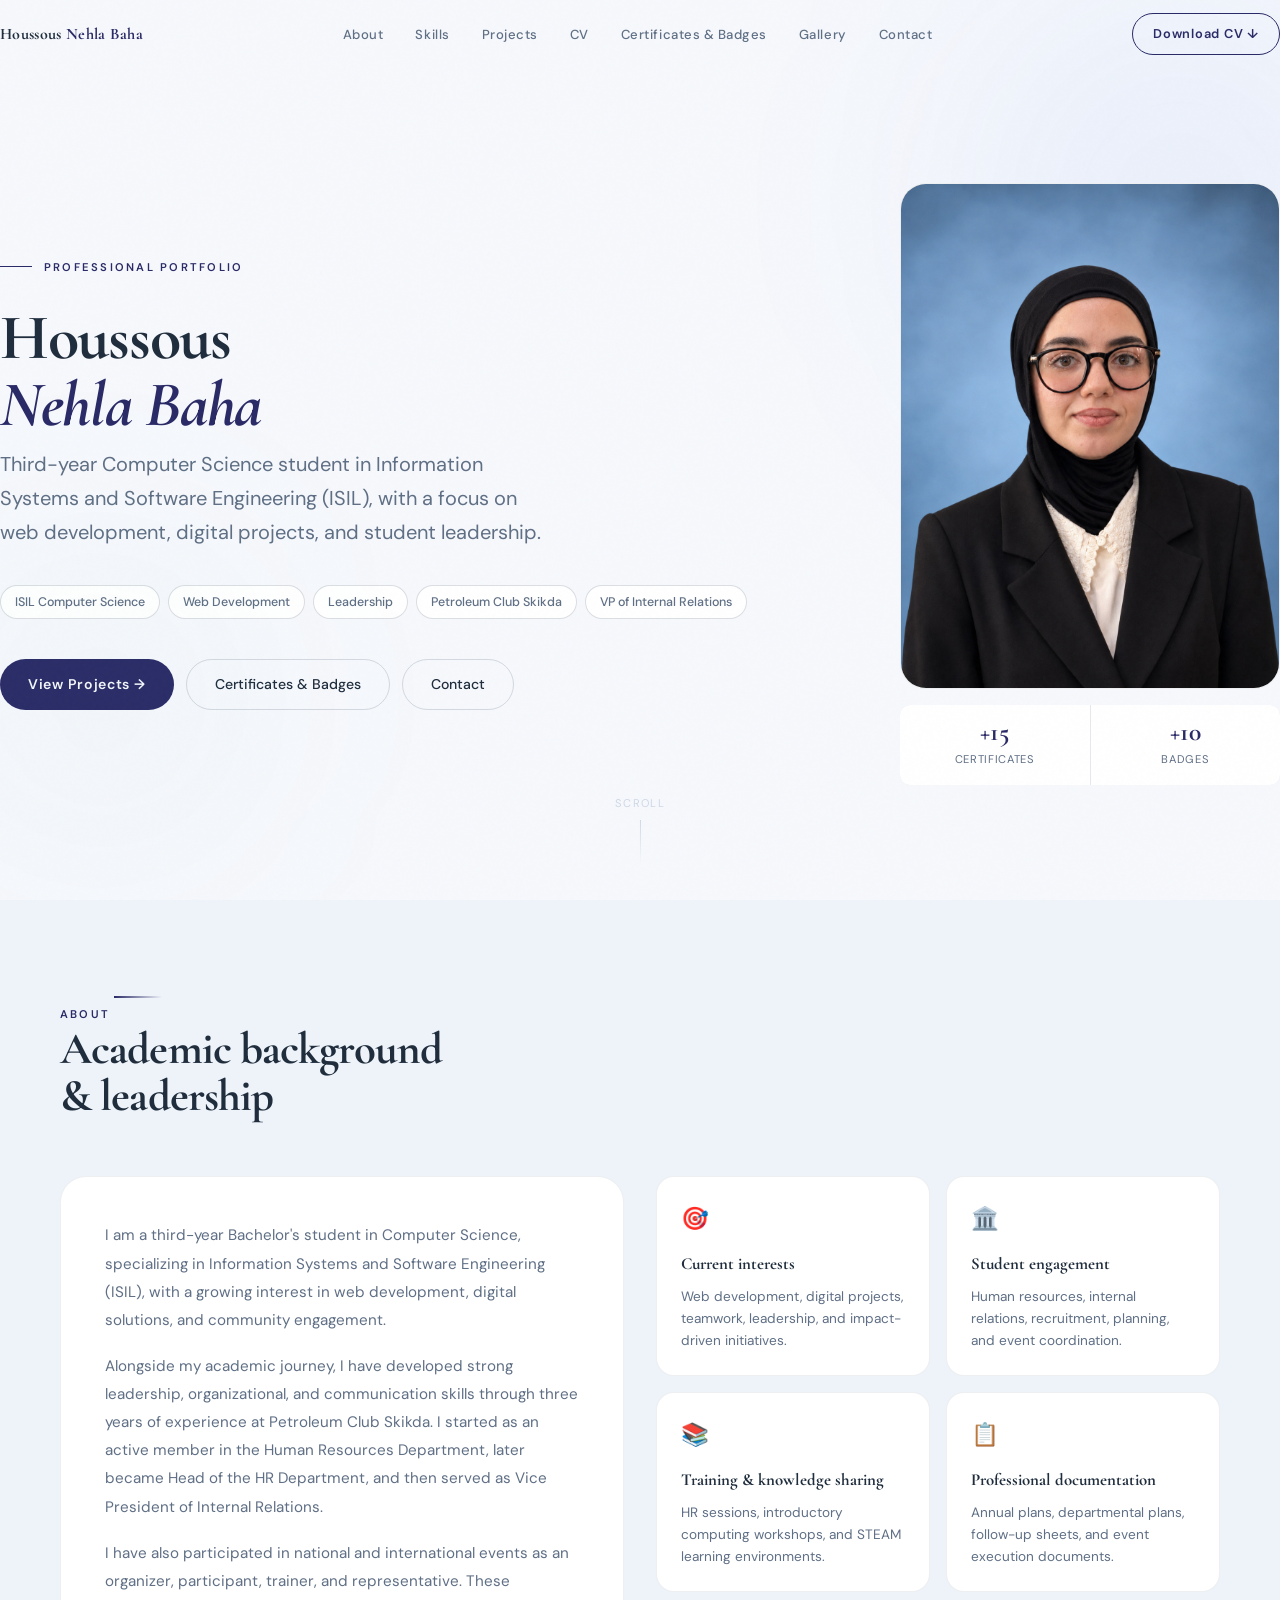
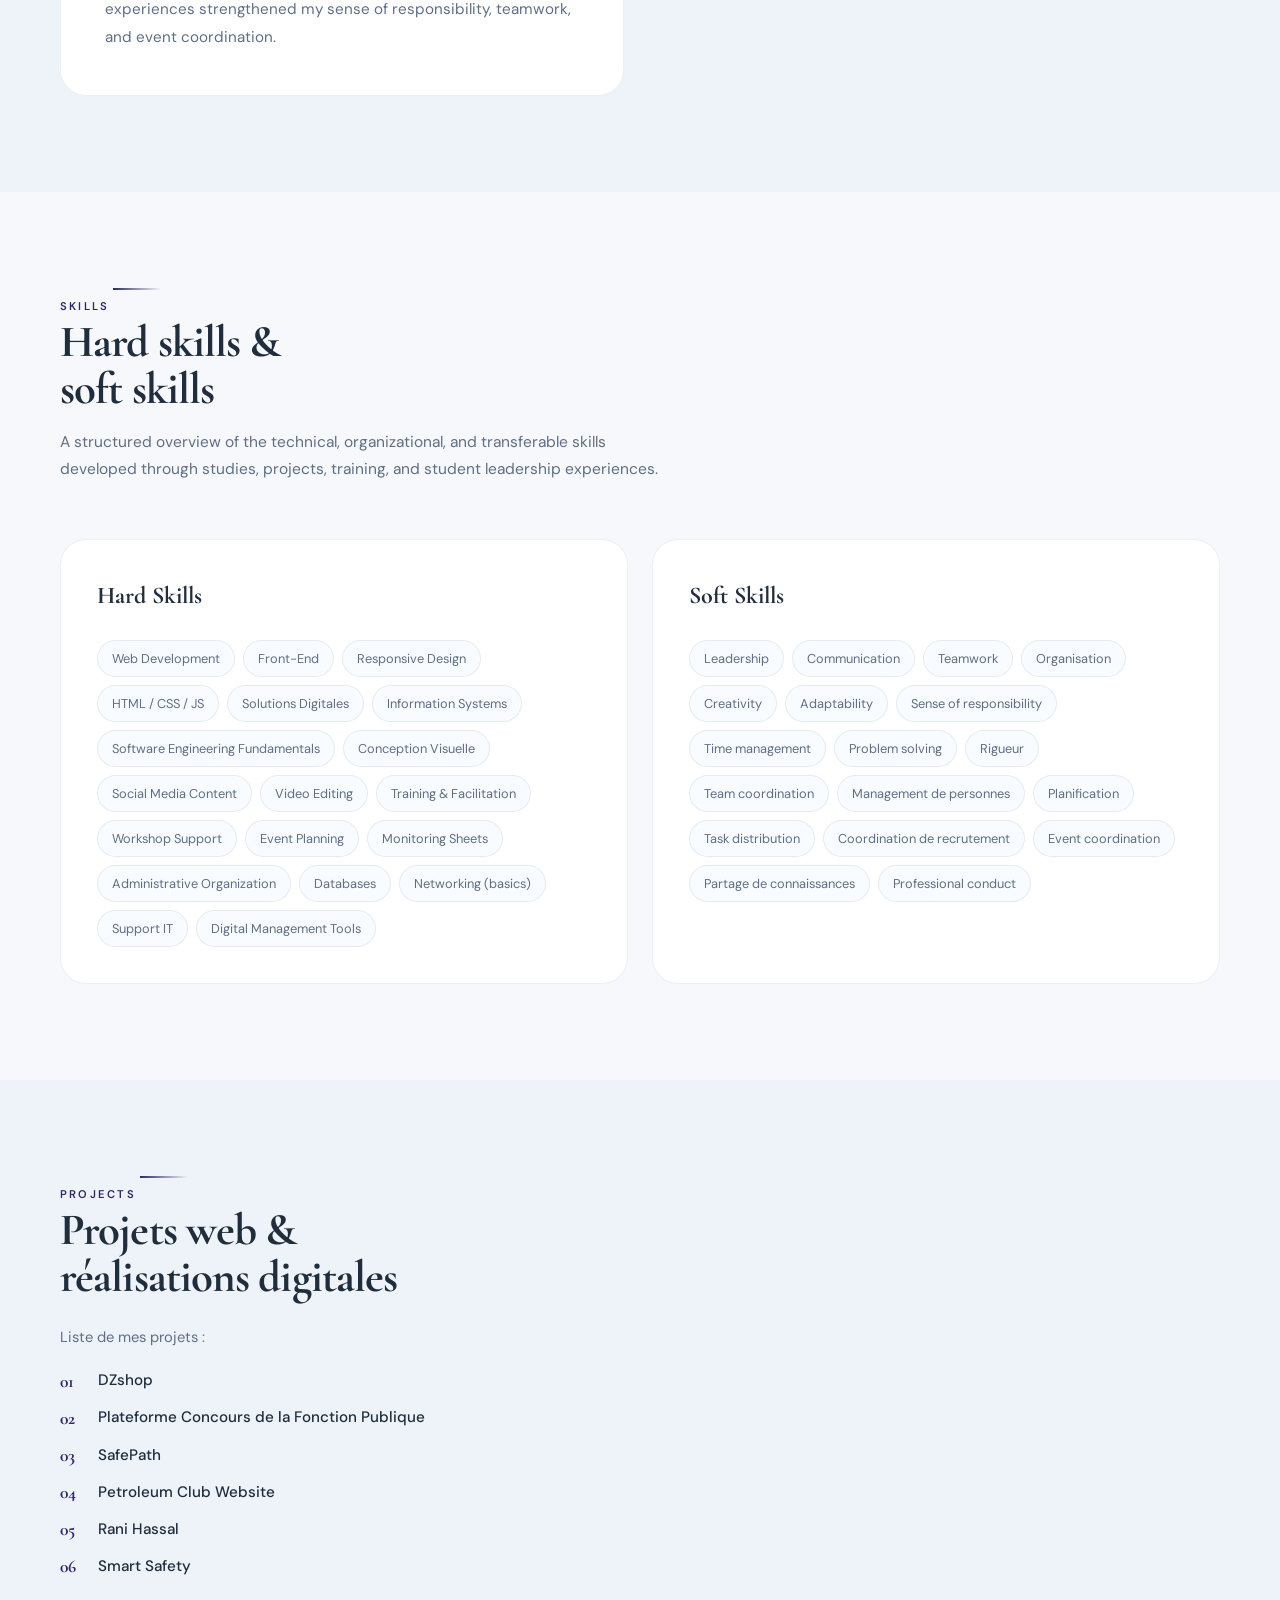
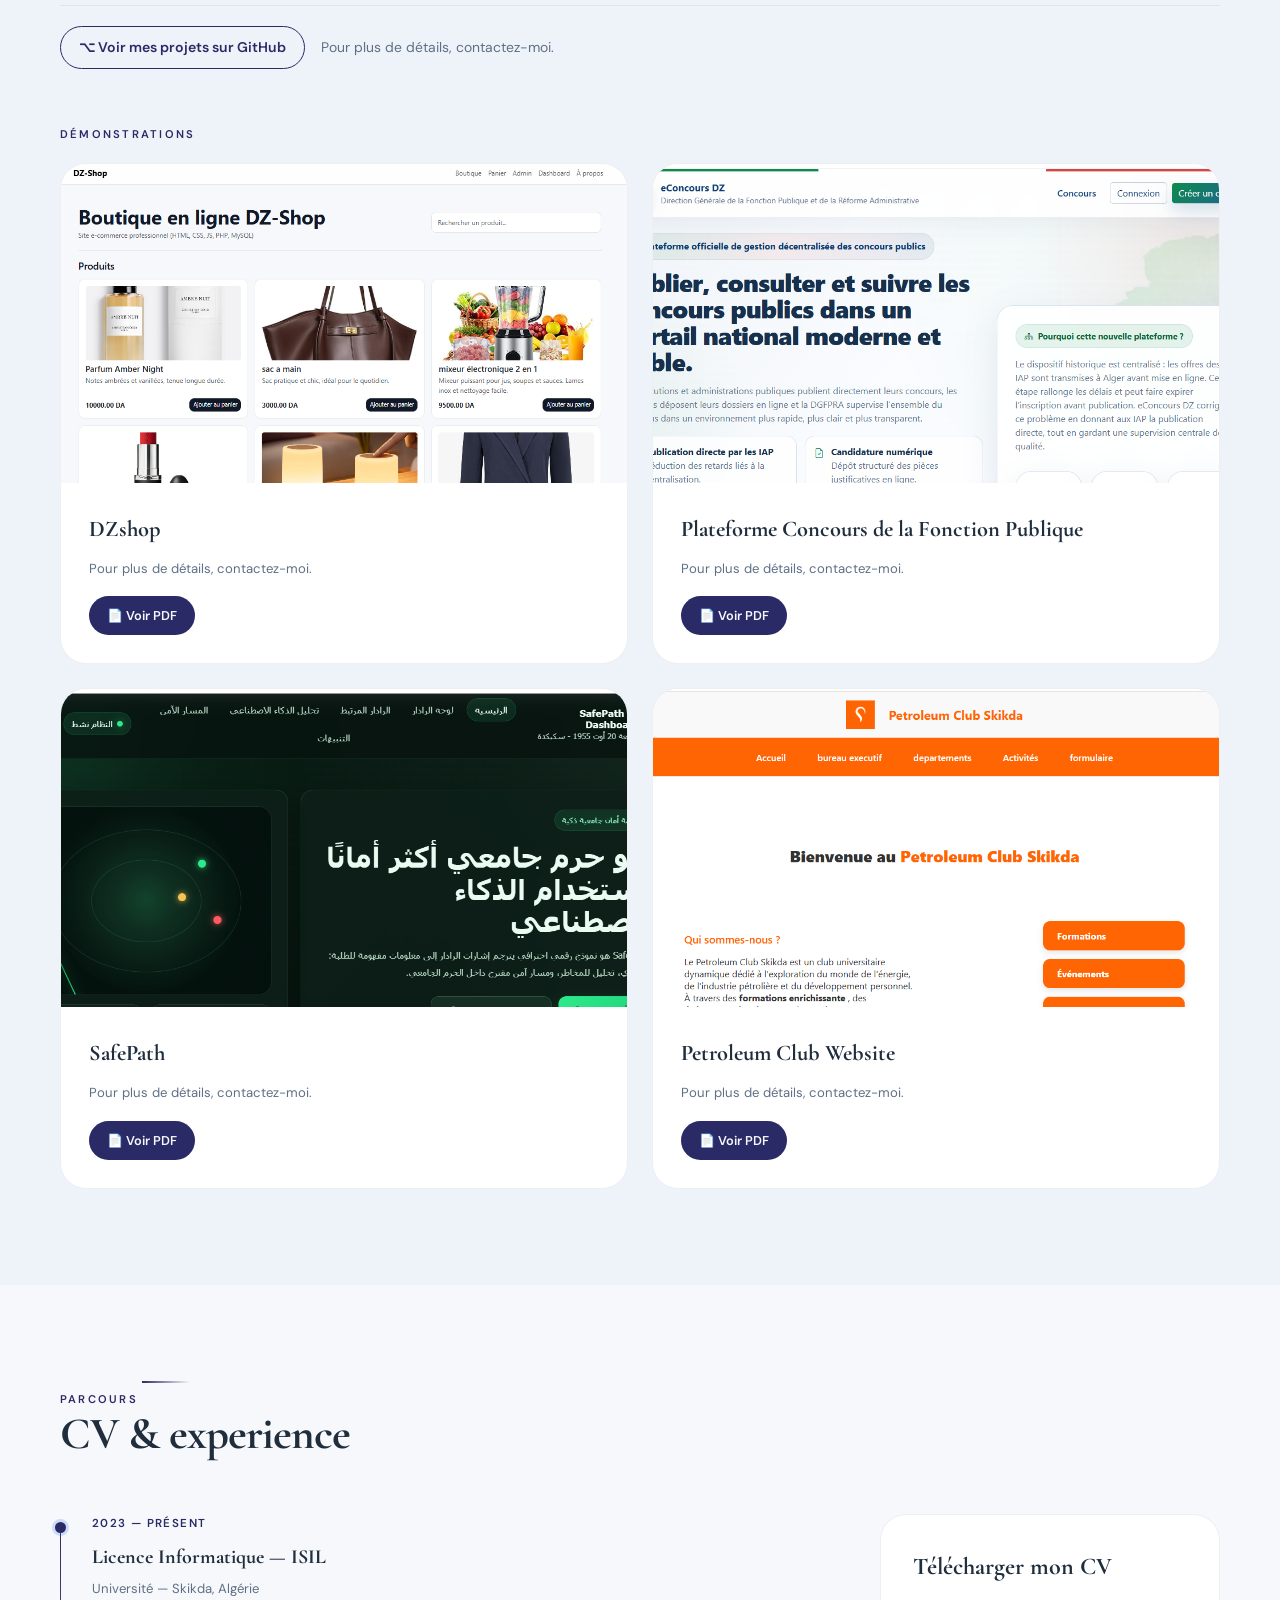
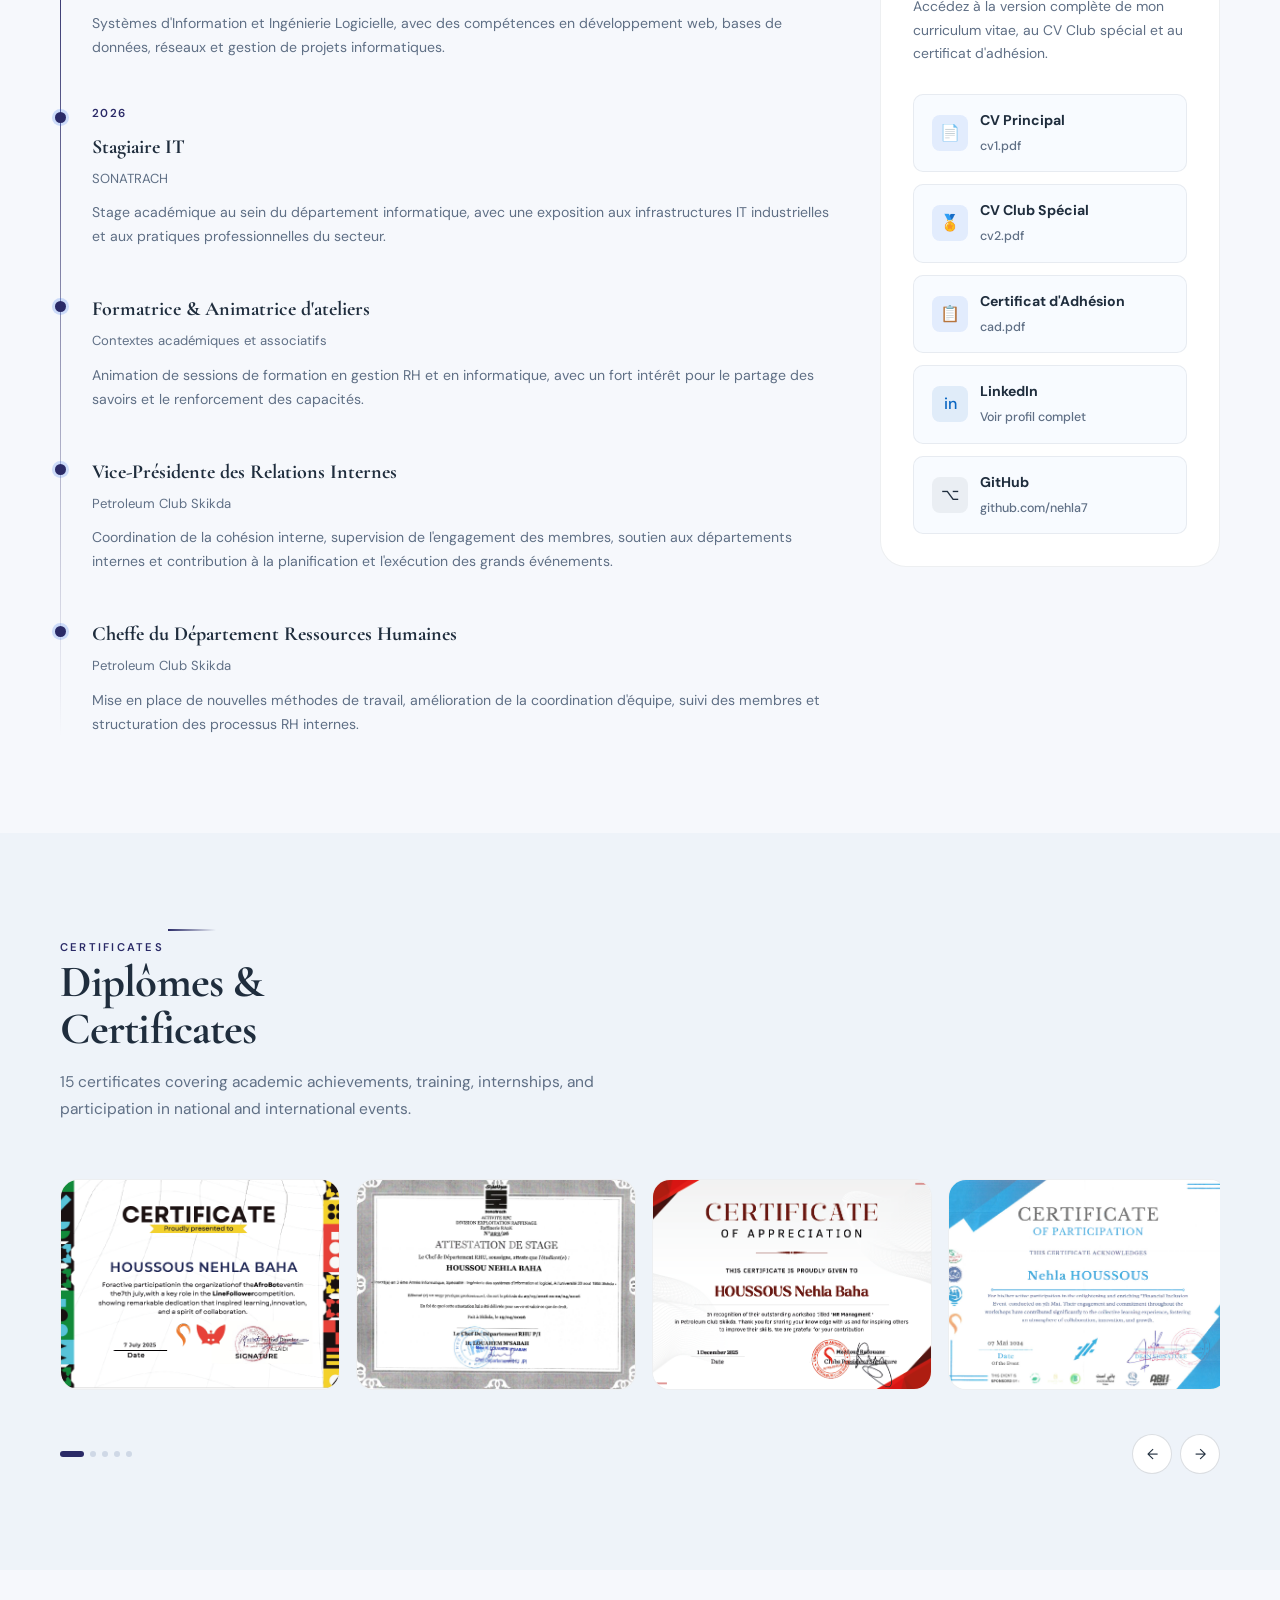
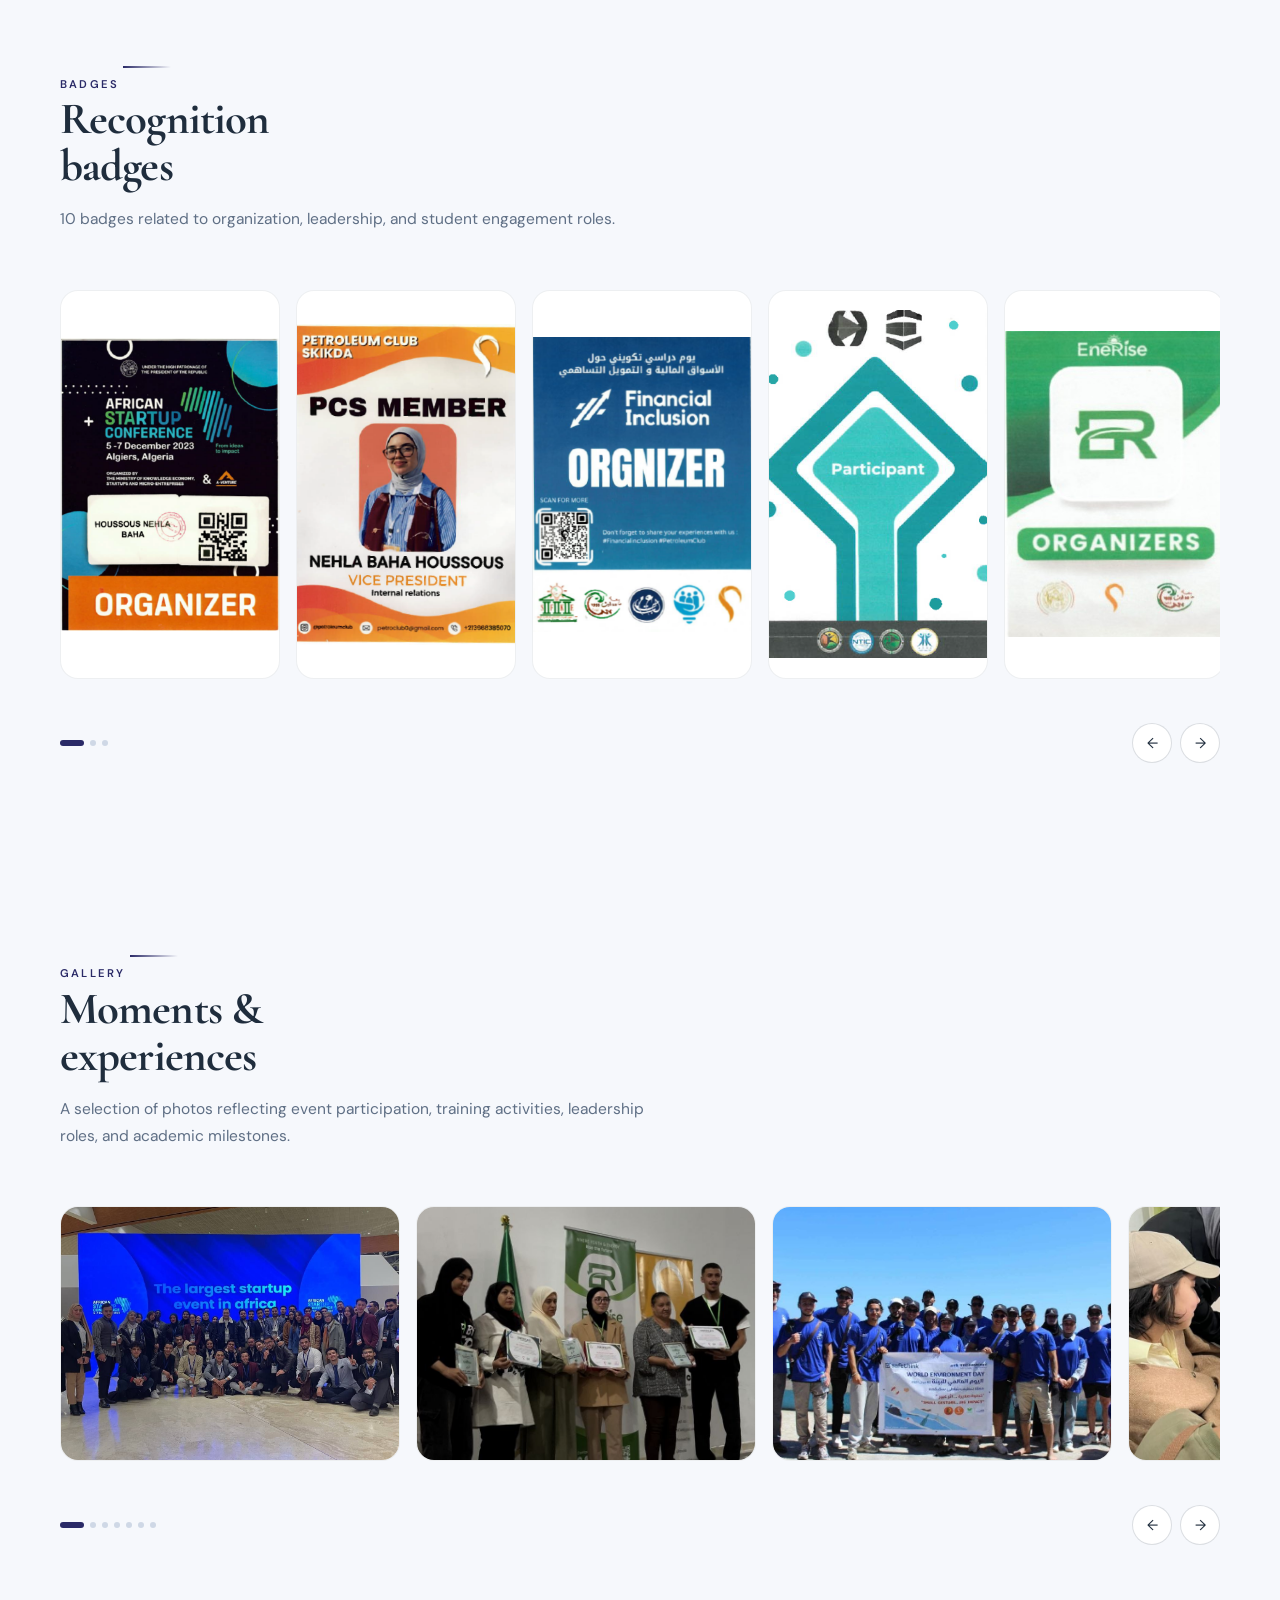
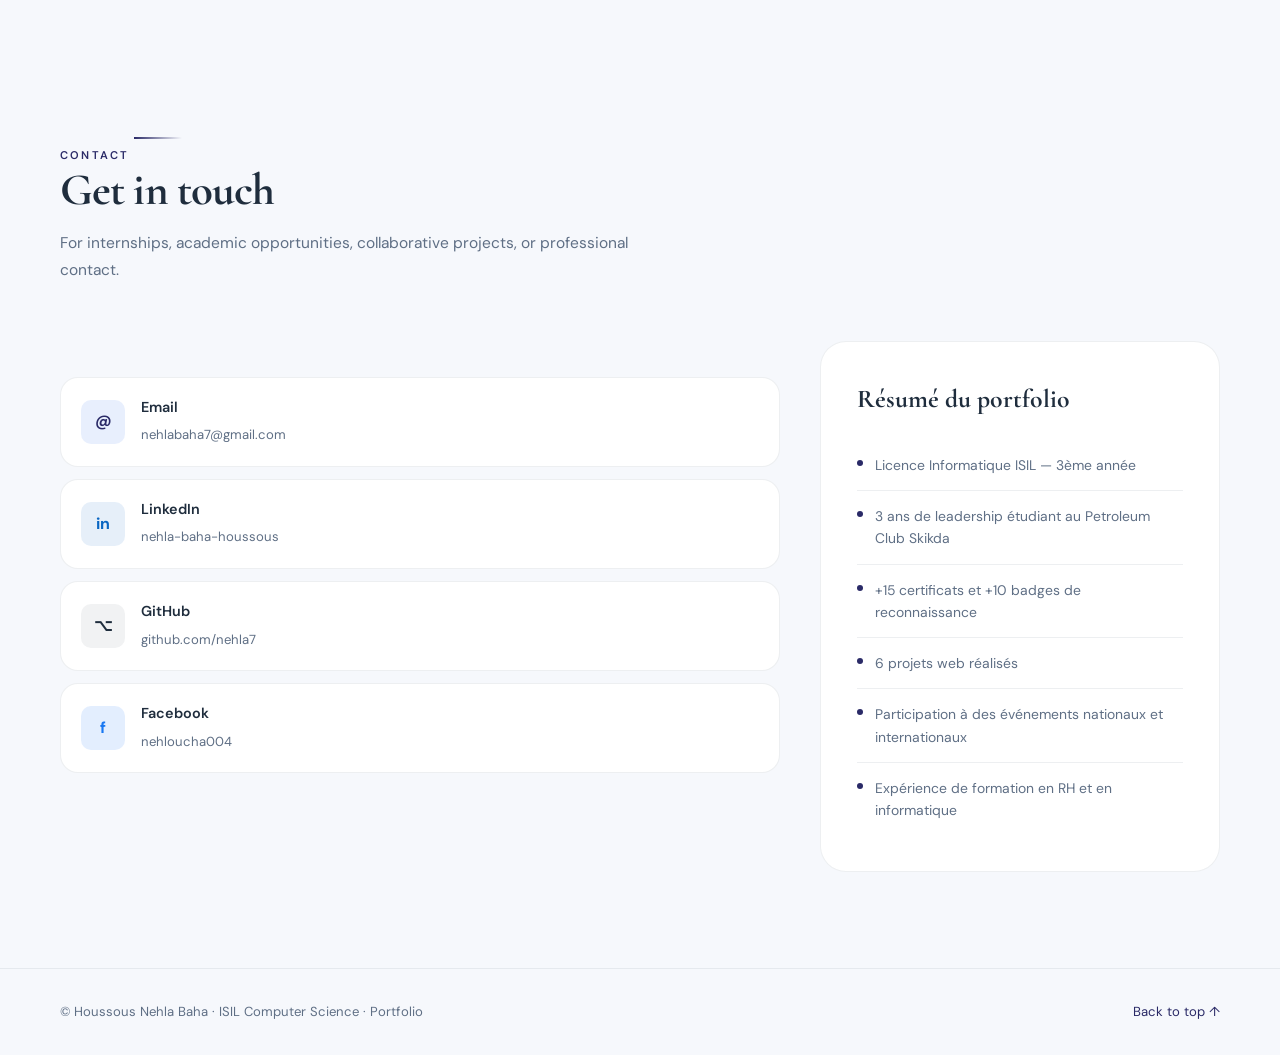
==== index.html @ e398af1b "Rename index (4).html to index.html" ====
<!DOCTYPE html>
<html lang="en">
<head>
  <meta charset="UTF-8" />
  <meta name="viewport" content="width=device-width, initial-scale=1.0" />
  <title>Houssous Nehla Baha — Portfolio</title>
  <meta name="description" content="Professional portfolio of Houssous Nehla Baha — ISIL Computer Science, leadership, and web projects." />
  <link rel="preconnect" href="https://fonts.googleapis.com">
  <link rel="preconnect" href="https://fonts.gstatic.com" crossorigin>
  <link href="https://fonts.googleapis.com/css2?family=Cormorant+Garamond:ital,wght@0,400;0,600;0,700;1,400&family=DM+Sans:wght@300;400;500;600&display=swap" rel="stylesheet">

  <style>
    /* ============================================================
       DESIGN TOKENS & RESET
    ============================================================ */
    :root {
      --bg:          #f6f8fc;
      --bg2:         #eef3f9;
      --surface:     #ffffff;
      --surface2:    #f8fbff;
      --border:      rgba(34, 49, 78, 0.08);
      --border-hi:   rgba(34, 49, 78, 0.16);

      --gold:        #2a2a67;
      --gold-dim:    rgba(37,99,235,0.10);
      --gold-glow:   rgba(37,99,235,0.06);
      --teal:        #3e7da6;
      --teal-dim:    rgba(62,125,166,0.10);

      --text:        #1f2d3d;
      --muted:       #5f6f85;
      --subtle:      #cfd8e6;

      --radius-sm:   10px;
      --radius:      18px;
      --radius-lg:   26px;
      --max:         1160px;
      --nav-h:       68px;

      --ease-out:    cubic-bezier(0.22, 1, 0.36, 1);
      --ease-in:     cubic-bezier(0.64, 0, 0.78, 0);
    }

    *, *::before, *::after { box-sizing: border-box; margin: 0; padding: 0; }
    html { scroll-behavior: smooth; font-size: 16px; }

    body {
      font-family: "DM Sans", sans-serif;
      background: var(--bg);
      color: var(--text);
      line-height: 1.65;
      overflow-x: hidden;
      -webkit-font-smoothing: antialiased;
    }

    img { max-width: 100%; display: block; }
    a { text-decoration: none; color: inherit; }
    button { border: none; cursor: pointer; font-family: inherit; }

    /* ============================================================
       LAYOUT UTILITIES
    ============================================================ */
    .wrap  { width: min(calc(100% - 40px), var(--max)); margin: 0 auto; }
    .sec   { padding: 96px 0; scroll-margin-top: calc(var(--nav-h) + 20px); }

    /* ============================================================
       NOISE + GRAIN OVERLAY
    ============================================================ */
    body::before {
      content: "";
      position: fixed;
      inset: 0;
      background-image: url("data:image/svg+xml,%3Csvg viewBox='0 0 256 256' xmlns='http://www.w3.org/2000/svg'%3E%3Cfilter id='n'%3E%3CfeTurbulence type='fractalNoise' baseFrequency='0.9' numOctaves='4' stitchTiles='stitch'/%3E%3C/filter%3E%3Crect width='100%25' height='100%25' filter='url(%23n)' opacity='1'/%3E%3C/svg%3E");
      opacity: 0.018;
      pointer-events: none;
      z-index: 9999;
    }

    /* ============================================================
       TYPOGRAPHY
    ============================================================ */
    .display {
      font-family: "Cormorant Garamond", serif;
      font-weight: 700;
      letter-spacing: -0.02em;
      line-height: 1.05;
    }
    .label {
      font-size: 0.7rem;
      font-weight: 600;
      letter-spacing: 0.2em;
      text-transform: uppercase;
      color: var(--gold);
    }
    .muted { color: var(--muted); }

    /* ============================================================
       NAVIGATION
    ============================================================ */
    #nav {
      position: fixed;
      top: 0;
      left: 0;
      right: 0;
      z-index: 100;
      height: var(--nav-h);
      display: flex;
      align-items: center;
      transition: background 0.4s var(--ease-out), border-bottom 0.4s;
    }
    #nav.scrolled {
      background: rgba(246,248,252,0.90);
      border-bottom: 1px solid var(--border);
      backdrop-filter: blur(20px);
      -webkit-backdrop-filter: blur(20px);
    }
    .nav-inner {
      display: flex;
      align-items: center;
      justify-content: space-between;
      width: 100%;
    }
    .brand {
      font-family: "Cormorant Garamond", serif;
      font-size: 1rem;
      font-weight: 700;
      letter-spacing: 0.02em;
      color: var(--text);
    }
    .brand em {
      color: var(--gold);
      font-style: normal;
    }
    .nav-links {
      display: flex;
      gap: 32px;
      list-style: none;
    }
    .nav-links a {
      font-size: 0.82rem;
      font-weight: 500;
      color: var(--muted);
      transition: color 0.2s;
      letter-spacing: 0.04em;
    }
    .nav-links a:hover,
    .nav-links a.active { color: var(--text); }

    .nav-cta {
      display: inline-flex;
      align-items: center;
      gap: 8px;
      padding: 9px 20px;
      border-radius: 999px;
      border: 1px solid var(--gold);
      color: var(--gold);
      font-size: 0.8rem;
      font-weight: 600;
      letter-spacing: 0.06em;
      transition: background 0.2s, color 0.2s;
    }
    .nav-cta:hover {
      background: var(--gold);
      color: var(--bg);
    }

    /* Mobile hamburger */
    .hamburger {
      display: none;
      flex-direction: column;
      gap: 5px;
      width: 28px;
      cursor: pointer;
      background: none;
    }
    .hamburger span {
      display: block;
      height: 1.5px;
      background: var(--text);
      transition: transform 0.3s var(--ease-out), opacity 0.3s;
      transform-origin: center;
    }
    .hamburger.open span:nth-child(1) { transform: translateY(6.5px) rotate(45deg); }
    .hamburger.open span:nth-child(2) { opacity: 0; }
    .hamburger.open span:nth-child(3) { transform: translateY(-6.5px) rotate(-45deg); }

    .mobile-nav {
      display: none;
      position: fixed;
      inset: var(--nav-h) 0 0;
      background: rgba(246,248,252,0.98);
      backdrop-filter: blur(20px);
      z-index: 99;
      padding: 40px 20px;
      flex-direction: column;
      gap: 24px;
    }
    .mobile-nav.open { display: flex; }
    .mobile-nav a {
      font-family: "Cormorant Garamond", serif;
      font-size: 2.2rem;
      font-weight: 700;
      color: var(--text);
      border-bottom: 1px solid var(--border);
      padding-bottom: 20px;
      transition: color 0.2s;
    }
    .mobile-nav a:hover { color: var(--gold); }

    /* ============================================================
       HERO
    ============================================================ */
    #hero {
      min-height: 100dvh;
      display: flex;
      align-items: center;
      padding-top: var(--nav-h);
      position: relative;
      overflow: hidden;
    }

    /* Ambient background blobs */
    .hero-blob {
      position: absolute;
      border-radius: 50%;
      filter: blur(120px);
      pointer-events: none;
    }
    .hero-blob-1 {
      width: 600px;
      height: 600px;
      background: radial-gradient(circle, rgba(37,99,235,0.10) 0%, transparent 70%);
      top: -100px;
      right: -200px;
      animation: blobFloat 12s ease-in-out infinite alternate;
    }
    .hero-blob-2 {
      width: 400px;
      height: 400px;
      background: radial-gradient(circle, rgba(91,191,191,0.07) 0%, transparent 70%);
      bottom: 0;
      left: -100px;
      animation: blobFloat 16s ease-in-out infinite alternate-reverse;
    }
    @keyframes blobFloat {
      from { transform: translate(0, 0) scale(1); }
      to   { transform: translate(30px, 30px) scale(1.08); }
    }

    .hero-grid {
      display: grid;
      grid-template-columns: 1fr 380px;
      gap: 60px;
      align-items: center;
      width: 100%;
    }

    .hero-eyebrow {
      display: flex;
      align-items: center;
      gap: 12px;
      margin-bottom: 28px;
    }
    .hero-eyebrow::before {
      content: "";
      display: block;
      width: 32px;
      height: 1px;
      background: var(--gold);
    }

    .hero-h1 {
      font-size: clamp(2.7rem, 5vw, 4.8rem);
      margin-bottom: 8px;
      color: var(--text);
    }
    .hero-h1 em {
      color: var(--gold);
      font-style: italic;
    }

    .hero-sub {
      font-size: clamp(1rem, 1.8vw, 1.25rem);
      color: var(--muted);
      margin-bottom: 36px;
      max-width: 560px;
      line-height: 1.7;
    }

    .hero-badges {
      display: flex;
      flex-wrap: wrap;
      gap: 8px;
      margin-bottom: 40px;
    }
    .hero-badge {
      padding: 6px 14px;
      border-radius: 999px;
      border: 1px solid var(--border-hi);
      font-size: 0.78rem;
      font-weight: 500;
      color: var(--muted);
      background: var(--surface);
      transition: border-color 0.2s, color 0.2s;
    }
    .hero-badge:hover {
      border-color: var(--gold);
      color: var(--gold);
    }

    .hero-actions {
      display: flex;
      gap: 12px;
      flex-wrap: wrap;
    }
    .btn-primary {
      display: inline-flex;
      align-items: center;
      gap: 8px;
      padding: 13px 28px;
      border-radius: 999px;
      background: var(--gold);
      color: var(--bg);
      font-size: 0.88rem;
      font-weight: 600;
      letter-spacing: 0.05em;
      transition: transform 0.2s var(--ease-out), box-shadow 0.2s;
    }
    .btn-primary:hover {
      transform: translateY(-2px);
      box-shadow: 0 12px 32px rgba(37,99,235,0.35);
    }
    .btn-ghost {
      display: inline-flex;
      align-items: center;
      gap: 8px;
      padding: 13px 28px;
      border-radius: 999px;
      border: 1px solid var(--border-hi);
      color: var(--text);
      font-size: 0.88rem;
      font-weight: 500;
      transition: border-color 0.2s, transform 0.2s;
    }
    .btn-ghost:hover {
      border-color: var(--gold);
      color: var(--gold);
      transform: translateY(-2px);
    }

    /* Hero portrait card */
    .hero-portrait-card {
      position: relative;
      border-radius: var(--radius-lg);
      overflow: hidden;
      border: 1px solid var(--border);
      background: var(--surface);
      aspect-ratio: 3 / 4;
    }
    .hero-portrait-card img {
      width: 100%;
      height: 100%;
      object-fit: cover;
    }
    .portrait-placeholder {
      display: flex;
      flex-direction: column;
      align-items: center;
      justify-content: center;
      height: 100%;
      color: var(--subtle);
      font-size: 0.85rem;
      text-align: center;
      padding: 24px;
      gap: 12px;
    }
    .portrait-placeholder .icon-ph {
      font-size: 3rem;
      opacity: 0.3;
    }

    /* Stats strip under portrait */
    .hero-stats {
      display: grid;
      grid-template-columns: repeat(2, 1fr);
      gap: 1px;
      background: var(--border);
      border-radius: var(--radius-sm);
      overflow: hidden;
      margin-top: 16px;
    }
    .hero-stat {
      background: var(--surface);
      padding: 14px 10px;
      text-align: center;
    }
    .hero-stat strong {
      display: block;
      font-family: "Cormorant Garamond", serif;
      font-size: 1.6rem;
      font-weight: 700;
      color: var(--gold);
      line-height: 1;
    }
    .hero-stat span {
      font-size: 0.7rem;
      color: var(--muted);
      letter-spacing: 0.06em;
      text-transform: uppercase;
    }

    /* Scroll indicator */
    .scroll-indicator {
      position: absolute;
      bottom: 36px;
      left: 50%;
      transform: translateX(-50%);
      display: flex;
      flex-direction: column;
      align-items: center;
      gap: 8px;
      color: var(--subtle);
      font-size: 0.7rem;
      letter-spacing: 0.12em;
      text-transform: uppercase;
      animation: scrollBounce 2.4s ease-in-out infinite;
    }
    .scroll-indicator::after {
      content: "";
      display: block;
      width: 1px;
      height: 44px;
      background: linear-gradient(to bottom, var(--subtle), transparent);
    }
    @keyframes scrollBounce {
      0%, 100% { transform: translateX(-50%) translateY(0); }
      50%       { transform: translateX(-50%) translateY(8px); }
    }

    /* ============================================================
       SECTION HEADERS (shared)
    ============================================================ */
    .sec-header {
      margin-bottom: 56px;
    }
    .sec-header .label { margin-bottom: 14px; }
    .sec-header h2 {
      font-size: clamp(2rem, 3.5vw, 3.2rem);
      color: var(--text);
      margin-bottom: 16px;
    }
    .sec-header p {
      color: var(--muted);
      max-width: 600px;
      font-size: 0.97rem;
      line-height: 1.75;
    }

    /* Divider line */
    .line-accent {
      display: inline-block;
      width: 48px;
      height: 2px;
      background: linear-gradient(90deg, var(--gold), transparent);
      margin-bottom: 20px;
    }

    /* ============================================================
       ABOUT
    ============================================================ */
    #about {
      background: var(--bg2);
    }
    .about-grid {
      display: grid;
      grid-template-columns: 1fr 1fr;
      gap: 32px;
    }
    .about-text {
      padding: 44px;
      background: var(--surface);
      border: 1px solid var(--border);
      border-radius: var(--radius-lg);
    }
    .about-text p {
      color: var(--muted);
      font-size: 0.95rem;
      line-height: 1.85;
      margin-bottom: 18px;
    }
    .about-text p:last-child { margin-bottom: 0; }

    .about-right {
      display: grid;
      grid-template-columns: 1fr 1fr;
      gap: 16px;
      align-content: start;
    }
    .bento-card {
      background: var(--surface);
      border: 1px solid var(--border);
      border-radius: var(--radius);
      padding: 24px;
      transition: border-color 0.25s, transform 0.25s var(--ease-out);
    }
    .bento-card:hover {
      border-color: var(--gold);
      transform: translateY(-3px);
    }
    .bento-card h3 {
      font-family: "Cormorant Garamond", serif;
      font-size: 1.05rem;
      font-weight: 700;
      color: var(--text);
      margin-bottom: 8px;
    }
    .bento-card p {
      font-size: 0.85rem;
      color: var(--muted);
      line-height: 1.6;
    }
    .bento-icon {
      font-size: 1.4rem;
      margin-bottom: 12px;
    }
    /* Full-width bento card */
    .bento-card.full { grid-column: span 2; }

    /* ============================================================
       SKILLS
    ============================================================ */
    #skills {
      background: var(--bg);
    }
    .skills-grid {
      display: grid;
      grid-template-columns: 1fr 1fr;
      gap: 24px;
    }
    .skill-panel {
      background: var(--surface);
      border: 1px solid var(--border);
      border-radius: var(--radius-lg);
      padding: 36px;
    }
    .skill-panel h3 {
      font-family: "Cormorant Garamond", serif;
      font-size: 1.5rem;
      font-weight: 700;
      margin-bottom: 24px;
      color: var(--text);
    }
    .tags-wrap {
      display: flex;
      flex-wrap: wrap;
      gap: 8px;
    }
    .tag {
      padding: 7px 14px;
      border-radius: 999px;
      border: 1px solid var(--border);
      font-size: 0.8rem;
      color: var(--muted);
      background: var(--surface2);
      transition: border-color 0.2s, color 0.2s, background 0.2s;
    }
    .tag:hover {
      border-color: var(--gold);
      color: var(--gold);
      background: var(--gold-dim);
    }

    /* ============================================================
       PROJECTS
    ============================================================ */
    #projects {
      background: var(--bg2);
    }
    .projects-grid {
      display: grid;
      grid-template-columns: repeat(2, 1fr);
      gap: 24px;
    }
    .project-card {
      background: var(--surface);
      border: 1px solid var(--border);
      border-radius: var(--radius-lg);
      overflow: hidden;
      transition: border-color 0.25s, transform 0.3s var(--ease-out);
      display: flex;
      flex-direction: column;
    }
    .project-card:hover {
      border-color: rgba(37,99,235,0.35);
      transform: translateY(-4px);
    }

    .project-thumb {
      aspect-ratio: 16 / 9;
      background: var(--surface2);
      overflow: hidden;
      position: relative;
    }
    .project-thumb img {
      width: 100%;
      height: 100%;
      object-fit: cover;
      transition: transform 0.5s var(--ease-out);
    }
    .project-card:hover .project-thumb img {
      transform: scale(1.04);
    }
    .project-thumb-placeholder {
      display: flex;
      align-items: center;
      justify-content: center;
      height: 100%;
      color: var(--subtle);
      font-size: 2.5rem;
    }

    .project-body {
      padding: 28px;
      flex: 1;
      display: flex;
      flex-direction: column;
    }
    .project-category {
      font-size: 0.68rem;
      font-weight: 600;
      letter-spacing: 0.16em;
      text-transform: uppercase;
      color: var(--gold);
      margin-bottom: 10px;
    }
    .project-body h3 {
      font-family: "Cormorant Garamond", serif;
      font-size: 1.4rem;
      font-weight: 700;
      color: var(--text);
      margin-bottom: 10px;
    }
    .project-body > p {
      font-size: 0.88rem;
      color: var(--muted);
      line-height: 1.7;
      margin-bottom: 18px;
      flex: 1;
    }

    /* Stack tags */
    .stack-row {
      display: flex;
      flex-wrap: wrap;
      gap: 6px;
      margin-bottom: 20px;
    }
    .stack-tag {
      padding: 4px 10px;
      border-radius: 4px;
      background: var(--teal-dim);
      color: var(--teal);
      font-size: 0.72rem;
      font-weight: 600;
      font-family: "DM Mono", monospace;
      letter-spacing: 0.02em;
    }

    /* Problem → Solution block */
    .project-detail {
      padding: 14px 16px;
      background: var(--surface2);
      border-radius: var(--radius-sm);
      border-left: 2px solid var(--gold);
      margin-bottom: 20px;
    }
    .project-detail p {
      font-size: 0.82rem;
      color: var(--muted);
      line-height: 1.6;
    }
    .project-detail p strong {
      color: var(--gold);
      font-weight: 600;
    }

    .project-actions {
      display: flex;
      gap: 10px;
      flex-wrap: wrap;
      margin-top: auto;
    }
    .proj-btn {
      display: inline-flex;
      align-items: center;
      gap: 7px;
      padding: 9px 18px;
      border-radius: 999px;
      font-size: 0.8rem;
      font-weight: 600;
      transition: transform 0.2s, opacity 0.2s;
    }
    .proj-btn:hover { transform: translateY(-1px); opacity: 0.85; }
    .proj-btn.solid {
      background: var(--gold);
      color: var(--bg);
    }
    .proj-btn.outline {
      border: 1px solid var(--border-hi);
      color: var(--text);
    }
    .proj-btn.outline:hover {
      border-color: var(--gold);
      color: var(--gold);
    }

    /* ============================================================
       CV / EXPERIENCE TIMELINE
    ============================================================ */
    #cv {
      background: var(--bg);
    }
    .cv-layout {
      display: grid;
      grid-template-columns: 1fr 340px;
      gap: 40px;
      align-items: start;
    }

    .timeline {
      position: relative;
    }
    .timeline::before {
      content: "";
      position: absolute;
      left: 0;
      top: 8px;
      bottom: 0;
      width: 1px;
      background: linear-gradient(to bottom, var(--gold), transparent);
    }

    .tl-item {
      padding-left: 32px;
      padding-bottom: 44px;
      position: relative;
    }
    .tl-item:last-child { padding-bottom: 0; }
    .tl-dot {
      position: absolute;
      left: -5px;
      top: 8px;
      width: 11px;
      height: 11px;
      border-radius: 50%;
      background: var(--gold);
      box-shadow: 0 0 0 3px rgba(37,99,235,0.20);
    }
    .tl-date {
      font-size: 0.72rem;
      font-weight: 600;
      letter-spacing: 0.12em;
      text-transform: uppercase;
      color: var(--gold);
      margin-bottom: 8px;
    }
    .tl-item h3 {
      font-family: "Cormorant Garamond", serif;
      font-size: 1.25rem;
      font-weight: 700;
      color: var(--text);
      margin-bottom: 4px;
    }
    .tl-org {
      font-size: 0.82rem;
      color: var(--muted);
      margin-bottom: 12px;
    }
    .tl-desc {
      font-size: 0.88rem;
      color: var(--muted);
      line-height: 1.7;
    }

    /* CV card panel */
    .cv-card {
      background: var(--surface);
      border: 1px solid var(--border);
      border-radius: var(--radius-lg);
      padding: 32px;
      position: sticky;
      top: calc(var(--nav-h) + 20px);
    }
    .cv-card h3 {
      font-family: "Cormorant Garamond", serif;
      font-size: 1.5rem;
      font-weight: 700;
      color: var(--text);
      margin-bottom: 8px;
    }
    .cv-card p {
      font-size: 0.87rem;
      color: var(--muted);
      margin-bottom: 28px;
      line-height: 1.7;
    }
    .cv-btn-stack {
      display: flex;
      flex-direction: column;
      gap: 12px;
    }
    .cv-dl-btn {
      display: flex;
      align-items: center;
      gap: 12px;
      padding: 14px 18px;
      border-radius: var(--radius-sm);
      background: var(--surface2);
      border: 1px solid var(--border);
      color: var(--text);
      font-size: 0.88rem;
      font-weight: 500;
      transition: border-color 0.2s, background 0.2s;
    }
    .cv-dl-btn:hover {
      border-color: var(--gold);
      background: var(--gold-dim);
      color: var(--gold);
    }
    .cv-dl-icon {
      width: 36px;
      height: 36px;
      border-radius: 8px;
      background: var(--gold-dim);
      color: var(--gold);
      display: grid;
      place-items: center;
      font-size: 1rem;
      flex-shrink: 0;
    }

    /* ============================================================
       CARROUSEL HORIZONTAL (Certificates, Badges, Gallery)
    ============================================================ */
    .carousel-section {
      background: var(--bg2);
    }
    .carousel-section + .carousel-section {
      background: var(--bg);
    }
    .carousel-section:nth-of-type(odd) {
      background: var(--bg);
    }

    .carousel-wrap {
      overflow: hidden;
      position: relative;
    }
    .carousel-track {
      display: flex;
      gap: 16px;
      overflow-x: auto;
      scroll-snap-type: x mandatory;
      -webkit-overflow-scrolling: touch;
      padding-bottom: 16px;
      scrollbar-width: none;
      cursor: grab;
      user-select: none;
    }
    .carousel-track::-webkit-scrollbar { display: none; }
    .carousel-track.grabbing { cursor: grabbing; }

    /* Arrow nav */
    .carousel-controls {
      display: flex;
      align-items: center;
      justify-content: space-between;
      margin-top: 28px;
    }
    .carousel-dots {
      display: flex;
      gap: 6px;
    }
    .carousel-dot {
      width: 6px;
      height: 6px;
      border-radius: 999px;
      background: var(--subtle);
      transition: background 0.2s, width 0.3s;
    }
    .carousel-dot.active {
      background: var(--gold);
      width: 24px;
    }
    .carousel-arrows {
      display: flex;
      gap: 8px;
    }
    .carousel-arrow {
      width: 40px;
      height: 40px;
      border-radius: 50%;
      border: 1px solid var(--border-hi);
      background: var(--surface);
      color: var(--text);
      display: grid;
      place-items: center;
      font-size: 0.9rem;
      transition: border-color 0.2s, background 0.2s;
    }
    .carousel-arrow:hover {
      border-color: var(--gold);
      background: var(--gold-dim);
      color: var(--gold);
    }

    /* ============================================================
       CERTIFICATE CARDS (in carousel)
    ============================================================ */
    .cert-card {
      flex: 0 0 280px;
      scroll-snap-align: start;
      background: var(--surface);
      border: 1px solid var(--border);
      border-radius: var(--radius);
      overflow: hidden;
      transition: border-color 0.25s, transform 0.25s var(--ease-out);
    }
    .cert-card:hover {
      border-color: rgba(37,99,235,0.40);
      transform: translateY(-4px);
    }
    .cert-thumb {
      aspect-ratio: 4 / 3;
      background: var(--surface2);
      position: relative;
      overflow: hidden;
    }
    .cert-thumb img {
      width: 100%;
      height: 100%;
      object-fit: cover;
    }
    .cert-type-badge {
      position: absolute;
      top: 10px;
      right: 10px;
      padding: 4px 10px;
      border-radius: 999px;
      background: rgba(10,12,16,0.7);
      backdrop-filter: blur(8px);
      font-size: 0.65rem;
      font-weight: 700;
      letter-spacing: 0.12em;
      text-transform: uppercase;
      color: var(--gold);
      border: 1px solid rgba(37,99,235,0.35);
    }
    .cert-thumb-placeholder {
      display: flex;
      flex-direction: column;
      align-items: center;
      justify-content: center;
      height: 100%;
      gap: 10px;
      padding: 20px;
      text-align: center;
      color: var(--subtle);
    }
    .cert-thumb-placeholder svg {
      opacity: 0.35;
    }

    .cert-foot {
      padding: 16px;
      display: flex;
      align-items: center;
      justify-content: space-between;
      gap: 8px;
    }
    .cert-open {
      display: inline-flex;
      align-items: center;
      gap: 6px;
      padding: 7px 14px;
      border-radius: 999px;
      border: 1px solid var(--gold);
      color: var(--gold);
      font-size: 0.75rem;
      font-weight: 600;
      flex-shrink: 0;
      transition: background 0.2s, color 0.2s;
    }
    .cert-open:hover {
      background: var(--gold);
      color: var(--bg);
    }

    /* ============================================================
       BADGE CARDS (in carousel)
    ============================================================ */
    .badge-card {
      flex: 0 0 220px;
      scroll-snap-align: start;
      background: var(--surface);
      border: 1px solid var(--border);
      border-radius: var(--radius);
      overflow: hidden;
      display: flex;
      align-items: center;
      justify-content: center;
      transition: border-color 0.25s, transform 0.25s var(--ease-out);
    }
    .badge-card img {
      width: 100%;
      height: auto;
      display: block;
      object-fit: contain;
    }
    .badge-placeholder {
      display: flex;
      flex-direction: column;
      align-items: center;
      justify-content: center;
      gap: 8px;
      color: var(--subtle);
      font-size: 0.75rem;
      text-align: center;
    }

    /* ============================================================
       GALLERY CARDS (in carousel)
    ============================================================ */
    .gallery-card {
      flex: 0 0 340px;
      scroll-snap-align: start;
      aspect-ratio: 4 / 3;
      border-radius: var(--radius);
      overflow: hidden;
      border: 1px solid var(--border);
      background: var(--surface);
      position: relative;
    }
    .gallery-card img {
      width: 100%;
      height: 100%;
      object-fit: cover;
      transition: transform 0.5s var(--ease-out);
    }
    .gallery-card:hover img {
      transform: scale(1.05);
    }
    .gallery-card-ph {
      display: flex;
      align-items: center;
      justify-content: center;
      height: 100%;
      color: var(--subtle);
      font-size: 2rem;
    }

    /* ============================================================
       CONTACT
    ============================================================ */
    #contact {
      background: var(--bg);
    }
    .contact-grid {
      display: grid;
      grid-template-columns: 1fr 400px;
      gap: 40px;
      align-items: start;
    }
    .contact-links {
      display: flex;
      flex-direction: column;
      gap: 12px;
      margin-top: 36px;
    }
    .contact-link {
      display: flex;
      align-items: center;
      gap: 16px;
      padding: 18px 20px;
      border-radius: var(--radius);
      background: var(--surface);
      border: 1px solid var(--border);
      transition: border-color 0.2s, transform 0.2s;
    }
    .contact-link:hover {
      border-color: var(--gold);
      transform: translateX(6px);
    }
    .contact-icon {
      width: 44px;
      height: 44px;
      border-radius: 10px;
      background: var(--gold-dim);
      color: var(--gold);
      display: grid;
      place-items: center;
      font-size: 1rem;
      font-weight: 700;
      flex-shrink: 0;
    }
    .contact-link-info strong {
      display: block;
      font-size: 0.9rem;
      font-weight: 600;
      color: var(--text);
      margin-bottom: 2px;
    }
    .contact-link-info span {
      font-size: 0.82rem;
      color: var(--muted);
    }

    .contact-summary {
      background: var(--surface);
      border: 1px solid var(--border);
      border-radius: var(--radius-lg);
      padding: 36px;
      position: sticky;
      top: calc(var(--nav-h) + 20px);
    }
    .contact-summary h3 {
      font-family: "Cormorant Garamond", serif;
      font-size: 1.6rem;
      font-weight: 700;
      color: var(--text);
      margin-bottom: 20px;
    }
    .summary-item {
      display: flex;
      align-items: flex-start;
      gap: 12px;
      padding: 14px 0;
      border-bottom: 1px solid var(--border);
    }
    .summary-item:last-child { border-bottom: none; }
    .summary-item .dot {
      width: 6px;
      height: 6px;
      border-radius: 50%;
      background: var(--gold);
      margin-top: 6px;
      flex-shrink: 0;
    }
    .summary-item span {
      font-size: 0.87rem;
      color: var(--muted);
      line-height: 1.6;
    }

    /* ============================================================
       FOOTER
    ============================================================ */
    footer {
      background: var(--bg);
      border-top: 1px solid var(--border);
      padding: 32px 0;
    }
    .footer-inner {
      display: flex;
      align-items: center;
      justify-content: space-between;
      gap: 20px;
      flex-wrap: wrap;
    }
    .footer-inner p {
      font-size: 0.82rem;
      color: var(--muted);
    }
    .footer-inner a {
      font-size: 0.82rem;
      color: var(--gold);
      transition: opacity 0.2s;
    }
    .footer-inner a:hover { opacity: 0.7; }

    /* ============================================================
       REVEAL ANIMATIONS
    ============================================================ */
    .reveal {
      opacity: 0;
      transform: translateY(24px);
      transition: opacity 0.7s var(--ease-out), transform 0.7s var(--ease-out);
    }
    .reveal.visible {
      opacity: 1;
      transform: none;
    }
    .reveal-delay-1 { transition-delay: 0.1s; }
    .reveal-delay-2 { transition-delay: 0.2s; }
    .reveal-delay-3 { transition-delay: 0.3s; }

    /* ============================================================
       LIGHTBOX (for images)
    ============================================================ */
    .lightbox {
      display: none;
      position: fixed;
      inset: 0;
      background: rgba(10,12,16,0.92);
      backdrop-filter: blur(16px);
      z-index: 1000;
      place-items: center;
    }
    .lightbox.open { display: grid; }
    .lightbox img {
      max-width: 90vw;
      max-height: 85vh;
      border-radius: var(--radius);
      border: 1px solid var(--border);
      object-fit: contain;
    }
    .lightbox-close {
      position: absolute;
      top: 24px;
      right: 24px;
      width: 44px;
      height: 44px;
      border-radius: 50%;
      background: var(--surface);
      border: 1px solid var(--border);
      color: var(--text);
      font-size: 1.2rem;
      display: grid;
      place-items: center;
      cursor: pointer;
      transition: background 0.2s;
    }
    .lightbox-close:hover { background: var(--surface2); }

    /* ============================================================
       RESPONSIVE — TABLET & MOBILE
    ============================================================ */
    @media (max-width: 1024px) {
      .hero-grid { grid-template-columns: 1fr; gap: 40px; }
      .hero-portrait-card { max-width: 360px; aspect-ratio: 1; }
      .about-grid { grid-template-columns: 1fr; }
      .cv-layout { grid-template-columns: 1fr; }
      .cv-card { position: static; }
      .contact-grid { grid-template-columns: 1fr; }
      .contact-summary { position: static; }
    }

    @media (max-width: 768px) {
      .sec { padding: 64px 0; }
      .nav-links { display: none; }
      .nav-cta  { display: none; }
      .hamburger { display: flex; }
      .skills-grid { grid-template-columns: 1fr; }
      .projects-grid { grid-template-columns: 1fr; }
      .about-right { grid-template-columns: 1fr; }
      .bento-card.full { grid-column: span 1; }
      .hero-h1 { font-size: 2.6rem; }
      .cert-card { flex: 0 0 240px; }
      .gallery-card { flex: 0 0 280px; }
      .badge-card { flex: 0 0 160px; }
      .hero-stats { grid-template-columns: repeat(2, 1fr); }
    }

    @media (max-width: 480px) {
      .hero-actions { flex-direction: column; }
      .btn-primary,
      .btn-ghost { width: 100%; justify-content: center; }
      .cert-card { flex: 0 0 220px; }
      .gallery-card { flex: 0 0 260px; }
    }
  </style>
</head>
<body>

  <!-- ============================================================
       NAVIGATION
  ============================================================ -->
  <nav id="nav">
    <div class="wrap nav-inner">
      <a href="#hero" class="brand">Houssous <em>Nehla Baha</em></a>

      <ul class="nav-links" id="navLinks">
        <li><a href="#about">About</a></li>
        <li><a href="#skills">Skills</a></li>
        <li><a href="#projects">Projects</a></li>
        <li><a href="#cv">CV</a></li>
        <li><a href="#certificates">Certificates &amp; Badges</a></li>
        <li><a href="#gallery">Gallery</a></li>
        <li><a href="#contact">Contact</a></li>
      </ul>

      <a href="assets/cv1.pdf" target="_blank" rel="noopener" class="nav-cta">
        Download CV ↓
      </a>

      <button class="hamburger" id="hamburger" aria-label="Menu">
        <span></span><span></span><span></span>
      </button>
    </div>
  </nav>

  <!-- Mobile nav -->
  <div class="mobile-nav" id="mobileNav">
    <a href="#about"        onclick="closeMobile()">About</a>
    <a href="#skills"       onclick="closeMobile()">Skills</a>
    <a href="#projects"     onclick="closeMobile()">Projects</a>
    <a href="#cv"           onclick="closeMobile()">CV</a>
    <a href="#certificates" onclick="closeMobile()">Certificates &amp; Badges</a>
    <a href="#gallery"      onclick="closeMobile()">Gallery</a>
    <a href="#contact"      onclick="closeMobile()">Contact</a>
  </div>

  <!-- ============================================================
       HERO
  ============================================================ -->
  <section id="hero">
    <div class="hero-blob hero-blob-1"></div>
    <div class="hero-blob hero-blob-2"></div>

    <div class="wrap hero-grid">
      <!-- Left column -->
      <div>
        <div class="hero-eyebrow">
          <span class="label">Professional Portfolio</span>
        </div>

        <h1 class="display hero-h1">
          Houssous<br>
          <em>Nehla Baha</em>
        </h1>

        <p class="hero-sub">
          Third-year Computer Science student in Information Systems and Software Engineering (ISIL), with a focus on web development, digital projects, and student leadership.
        </p>

        <div class="hero-badges">
          <span class="hero-badge">ISIL Computer Science</span>
          <span class="hero-badge">Web Development</span>
          <span class="hero-badge">Leadership</span>
          <span class="hero-badge">Petroleum Club Skikda</span>
          <span class="hero-badge">VP of Internal Relations</span>
        </div>

        <div class="hero-actions">
          <a href="#projects" class="btn-primary">View Projects →</a>
          <a href="#certificates" class="btn-ghost">Certificates &amp; Badges</a>
          <a href="#contact" class="btn-ghost">Contact</a>
        </div>
      </div>

      <!-- Right column -->
      <div>
        <div class="hero-portrait-card" id="heroPortrait">
          <img src="assets/profile.jpg" alt="Houssous Nehla Baha" onerror="this.parentElement.innerHTML='<div class=\'portrait-placeholder\'><span class=\'icon-ph\'>👤</span><p>Add your photo here:<br><strong>assets/profile.jpg</strong></p></div>'">
        </div>
        <div class="hero-stats">
          <div class="hero-stat">
            <strong>+15</strong>
            <span>Certificates</span>
          </div>
          <div class="hero-stat">
            <strong>+10</strong>
            <span>Badges</span>
          </div>
        </div>
      </div>
    </div>

    <div class="scroll-indicator">Scroll</div>
  </section>

  <!-- ============================================================
       ABOUT
  ============================================================ -->
  <section class="sec" id="about">
    <div class="wrap">
      <div class="sec-header reveal">
        <span class="label">About</span>
        <div class="line-accent"></div>
        <h2 class="display">Academic background<br>&amp; leadership</h2>
      </div>

      <div class="about-grid">
        <div class="about-text reveal">
          <p>
            I am a third-year Bachelor's student in Computer Science, specializing in Information Systems and Software Engineering (ISIL), with a growing interest in web development, digital solutions, and community engagement.
          </p>
          <p>
            Alongside my academic journey, I have developed strong leadership, organizational, and communication skills through three years of experience at Petroleum Club Skikda. I started as an active member in the Human Resources Department, later became Head of the HR Department, and then served as Vice President of Internal Relations.
          </p>
          <p>
            I have also participated in national and international events as an organizer, participant, trainer, and representative. These experiences strengthened my sense of responsibility, teamwork, and event coordination.
          </p>
        </div>

        <div class="about-right reveal reveal-delay-1">
          <div class="bento-card">
            <div class="bento-icon">🎯</div>
            <h3>Current interests</h3>
            <p>Web development, digital projects, teamwork, leadership, and impact-driven initiatives.</p>
          </div>
          <div class="bento-card">
            <div class="bento-icon">🏛️</div>
            <h3>Student engagement</h3>
            <p>Human resources, internal relations, recruitment, planning, and event coordination.</p>
          </div>
          <div class="bento-card">
            <div class="bento-icon">📚</div>
            <h3>Training & knowledge sharing</h3>
            <p>HR sessions, introductory computing workshops, and STEAM learning environments.</p>
          </div>
          <div class="bento-card">
            <div class="bento-icon">📋</div>
            <h3>Professional documentation</h3>
            <p>Annual plans, departmental plans, follow-up sheets, and event execution documents.</p>
          </div>
        </div>
      </div>
    </div>
  </section>

  <!-- ============================================================
       SKILLS
  ============================================================ -->
  <section class="sec" id="skills">
    <div class="wrap">
      <div class="sec-header reveal">
        <span class="label">Skills</span>
        <div class="line-accent"></div>
        <h2 class="display">Hard skills &amp;<br>soft skills</h2>
        <p>A structured overview of the technical, organizational, and transferable skills developed through studies, projects, training, and student leadership experiences.</p>
      </div>

      <div class="skills-grid">
        <div class="skill-panel reveal">
          <h3>Hard Skills</h3>
          <div class="tags-wrap">
            <span class="tag">Web Development</span>
            <span class="tag">Front-End</span>
            <span class="tag">Responsive Design</span>
            <span class="tag">HTML / CSS / JS</span>
            <span class="tag">Solutions Digitales</span>
            <span class="tag">Information Systems</span>
            <span class="tag">Software Engineering Fundamentals</span>
            <span class="tag">Conception Visuelle</span>
            <span class="tag">Social Media Content</span>
            <span class="tag">Video Editing</span>
            <span class="tag">Training & Facilitation</span>
            <span class="tag">Workshop Support</span>
            <span class="tag">Event Planning</span>
            <span class="tag">Monitoring Sheets</span>
            <span class="tag">Administrative Organization</span>
            <span class="tag">Databases</span>
            <span class="tag">Networking (basics)</span>
            <span class="tag">Support IT</span>
            <span class="tag">Digital Management Tools</span>
          </div>
        </div>

        <div class="skill-panel reveal reveal-delay-1">
          <h3>Soft Skills</h3>
          <div class="tags-wrap">
            <span class="tag">Leadership</span>
            <span class="tag">Communication</span>
            <span class="tag">Teamwork</span>
            <span class="tag">Organisation</span>
            <span class="tag">Creativity</span>
            <span class="tag">Adaptability</span>
            <span class="tag">Sense of responsibility</span>
            <span class="tag">Time management</span>
            <span class="tag">Problem solving</span>
            <span class="tag">Rigueur</span>
            <span class="tag">Team coordination</span>
            <span class="tag">Management de personnes</span>
            <span class="tag">Planification</span>
            <span class="tag">Task distribution</span>
            <span class="tag">Coordination de recrutement</span>
            <span class="tag">Event coordination</span>
            <span class="tag">Partage de connaissances</span>
            <span class="tag">Professional conduct</span>
          </div>
        </div>
      </div>
    </div>
  </section>

  <!-- ============================================================
       PROJECTS
  ============================================================ -->
  <section class="sec" id="projects">
    <div class="wrap">
      <div class="sec-header reveal">
        <span class="label">Projects</span>
        <div class="line-accent"></div>
        <h2 class="display">Projets web &amp;<br>réalisations digitales</h2>

        <!-- Liste complète des projets -->
        <div style="margin:24px 0 8px;">
          <p style="color:var(--muted);font-size:0.92rem;margin-bottom:16px;">Liste de mes projets :</p>
          <ol style="list-style:none;padding:0;display:flex;flex-direction:column;gap:8px;">
            <li style="color:var(--text);font-size:0.95rem;font-weight:500;display:flex;align-items:center;gap:10px;"><span style="color:var(--gold);font-family:'Cormorant Garamond',serif;font-size:1.1rem;font-weight:700;min-width:28px;">01</span> DZshop</li>
            <li style="color:var(--text);font-size:0.95rem;font-weight:500;display:flex;align-items:center;gap:10px;"><span style="color:var(--gold);font-family:'Cormorant Garamond',serif;font-size:1.1rem;font-weight:700;min-width:28px;">02</span> Plateforme Concours de la Fonction Publique</li>
            <li style="color:var(--text);font-size:0.95rem;font-weight:500;display:flex;align-items:center;gap:10px;"><span style="color:var(--gold);font-family:'Cormorant Garamond',serif;font-size:1.1rem;font-weight:700;min-width:28px;">03</span> SafePath</li>
            <li style="color:var(--text);font-size:0.95rem;font-weight:500;display:flex;align-items:center;gap:10px;"><span style="color:var(--gold);font-family:'Cormorant Garamond',serif;font-size:1.1rem;font-weight:700;min-width:28px;">04</span> Petroleum Club Website</li>
            <li style="color:var(--text);font-size:0.95rem;font-weight:500;display:flex;align-items:center;gap:10px;"><span style="color:var(--gold);font-family:'Cormorant Garamond',serif;font-size:1.1rem;font-weight:700;min-width:28px;">05</span> Rani Hassal</li>
            <li style="color:var(--text);font-size:0.95rem;font-weight:500;display:flex;align-items:center;gap:10px;"><span style="color:var(--gold);font-family:'Cormorant Garamond',serif;font-size:1.1rem;font-weight:700;min-width:28px;">06</span> Smart Safety</li>
          </ol>
        </div>

        <!-- GitHub + contact, une seule fois -->
        <div style="display:flex;flex-wrap:wrap;align-items:center;gap:16px;margin-top:24px;padding-top:20px;border-top:1px solid var(--border);">
          <a href="https://github.com/nehla7" target="_blank" rel="noopener"
             style="color:var(--gold);font-weight:600;font-size:0.88rem;display:inline-flex;align-items:center;gap:6px;border:1px solid var(--gold);padding:9px 18px;border-radius:999px;transition:background 0.2s,color 0.2s;"
             onmouseover="this.style.background='var(--gold)';this.style.color='#f6f8fc'"
             onmouseout="this.style.background='transparent';this.style.color='var(--gold)'">
            ⌥ Voir mes projets sur GitHub
          </a>
          <span style="color:var(--muted);font-size:0.87rem;">Pour plus de détails, contactez-moi.</span>
        </div>
      </div>

      <!-- Démonstrations : 4 projets uniquement (photo + nom + PDF) -->
      <div style="margin-bottom:20px;">
        <p class="label">Démonstrations</p>
      </div>
      <div class="projects-grid" id="projectsGrid"></div>
    </div>
  </section>

  <!-- ============================================================
       CV / EXPERIENCE
  ============================================================ -->
  <section class="sec" id="cv">
    <div class="wrap">
      <div class="sec-header reveal">
        <span class="label">Parcours</span>
        <div class="line-accent"></div>
        <h2 class="display">CV &amp; experience</h2>
      </div>

      <div class="cv-layout">
        <!-- Timeline -->
        <div class="timeline reveal">

          <div class="tl-item">
            <div class="tl-dot"></div>
            <p class="tl-date">2023 — Présent</p>
            <h3>Licence Informatique — ISIL</h3>
            <p class="tl-org">Université — Skikda, Algérie</p>
            <p class="tl-desc">
              Systèmes d'Information et Ingénierie Logicielle, avec des compétences en développement web, bases de données, réseaux et gestion de projets informatiques.
            </p>
          </div>

          <div class="tl-item">
            <div class="tl-dot"></div>
            <p class="tl-date">2026</p>
            <h3>Stagiaire IT</h3>
            <p class="tl-org">SONATRACH</p>
            <p class="tl-desc">
              Stage académique au sein du département informatique, avec une exposition aux infrastructures IT industrielles et aux pratiques professionnelles du secteur.
            </p>
          </div>

          <div class="tl-item">
            <div class="tl-dot"></div>
    
            <h3>Formatrice &amp; Animatrice d'ateliers</h3>
            <p class="tl-org">Contextes académiques et associatifs</p>
            <p class="tl-desc">
              Animation de sessions de formation en gestion RH et en informatique, avec un fort intérêt pour le partage des savoirs et le renforcement des capacités.
            </p>
          </div>

          <div class="tl-item">
            <div class="tl-dot"></div>
            
            <h3>Vice-Présidente des Relations Internes</h3>
            <p class="tl-org">Petroleum Club Skikda</p>
            <p class="tl-desc">
              Coordination de la cohésion interne, supervision de l'engagement des membres, soutien aux départements internes et contribution à la planification et l'exécution des grands événements.
            </p>
          </div>

          <div class="tl-item">
            <div class="tl-dot"></div>
            
            <h3>Cheffe du Département Ressources Humaines</h3>
            <p class="tl-org">Petroleum Club Skikda</p>
            <p class="tl-desc">
              Mise en place de nouvelles méthodes de travail, amélioration de la coordination d'équipe, suivi des membres et structuration des processus RH internes.
            </p>
          </div>

        </div>

        <!-- CV Card -->
        <div class="cv-card reveal reveal-delay-1">
          <h3>Télécharger mon CV</h3>
          <p>Accédez à la version complète de mon curriculum vitae, au CV Club spécial et au certificat d'adhésion.</p>
          <div class="cv-btn-stack">
            <a href="assets/cv1.pdf" target="_blank" rel="noopener" class="cv-dl-btn">
              <div class="cv-dl-icon">📄</div>
              <div>
                <strong style="display:block;font-size:0.88rem;margin-bottom:2px;">CV Principal</strong>
                <span style="font-size:0.78rem;color:var(--muted);">cv1.pdf</span>
              </div>
            </a>
            <a href="assets/cv2.pdf" target="_blank" rel="noopener" class="cv-dl-btn">
              <div class="cv-dl-icon">🏅</div>
              <div>
                <strong style="display:block;font-size:0.88rem;margin-bottom:2px;">CV Club Spécial</strong>
                <span style="font-size:0.78rem;color:var(--muted);">cv2.pdf</span>
              </div>
            </a>
            <a href="assets/cad.pdf" target="_blank" rel="noopener" class="cv-dl-btn">
              <div class="cv-dl-icon">📋</div>
              <div>
                <strong style="display:block;font-size:0.88rem;margin-bottom:2px;">Certificat d'Adhésion</strong>
                <span style="font-size:0.78rem;color:var(--muted);">cad.pdf</span>
              </div>
            </a>
            <a href="https://www.linkedin.com/in/nehla-baha-houssous-30846b2a1" target="_blank" rel="noopener" class="cv-dl-btn">
              <div class="cv-dl-icon" style="background: rgba(10,102,194,0.10); color:#0a66c2;">in</div>
              <div>
                <strong style="display:block;font-size:0.88rem;margin-bottom:2px;">LinkedIn</strong>
                <span style="font-size:0.78rem;color:var(--muted);">Voir profil complet</span>
              </div>
            </a>
            <a href="https://github.com/nehla7" target="_blank" rel="noopener" class="cv-dl-btn">
              <div class="cv-dl-icon" style="background: rgba(31,45,61,0.06); color:var(--text);">⌥</div>
              <div>
                <strong style="display:block;font-size:0.88rem;margin-bottom:2px;">GitHub</strong>
                <span style="font-size:0.78rem;color:var(--muted);">github.com/nehla7</span>
              </div>
            </a>
          </div>
        </div>
      </div>
    </div>
  </section>

  <!-- ============================================================
       CERTIFICATES CAROUSEL
  ============================================================ -->
  <section class="sec carousel-section" id="certificates">
    <div class="wrap">
      <div class="sec-header reveal">
        <span class="label">Certificates</span>
        <div class="line-accent"></div>
        <h2 class="display">Diplômes &amp;<br>Certificates</h2>
        <p>15 certificates covering academic achievements, training, internships, and participation in national and international events.</p>
      </div>

      <div class="carousel-wrap reveal">
        <div class="carousel-track" id="certTrack"></div>
        <div class="carousel-controls">
          <div class="carousel-dots" id="certDots"></div>
          <div class="carousel-arrows">
            <button class="carousel-arrow" onclick="scrollCarousel('certTrack','certDots',-1)" aria-label="Previous">←</button>
            <button class="carousel-arrow" onclick="scrollCarousel('certTrack','certDots',1)"  aria-label="Next">→</button>
          </div>
        </div>
      </div>
    </div>
  </section>

  <!-- ============================================================
       BADGES CAROUSEL
  ============================================================ -->
  <section class="sec carousel-section" id="badges">
    <div class="wrap">
      <div class="sec-header reveal">
        <span class="label">Badges</span>
        <div class="line-accent"></div>
        <h2 class="display">Recognition<br>badges</h2>
        <p>10 badges related to organization, leadership, and student engagement roles.</p>
      </div>

      <div class="carousel-wrap reveal">
        <div class="carousel-track" id="badgeTrack"></div>
        <div class="carousel-controls">
          <div class="carousel-dots" id="badgeDots"></div>
          <div class="carousel-arrows">
            <button class="carousel-arrow" onclick="scrollCarousel('badgeTrack','badgeDots',-1)" aria-label="Previous">←</button>
            <button class="carousel-arrow" onclick="scrollCarousel('badgeTrack','badgeDots',1)"  aria-label="Next">→</button>
          </div>
        </div>
      </div>
    </div>
  </section>

  <!-- ============================================================
       GALLERY CAROUSEL
  ============================================================ -->
  <section class="sec carousel-section" id="gallery">
    <div class="wrap">
      <div class="sec-header reveal">
        <span class="label">Gallery</span>
        <div class="line-accent"></div>
        <h2 class="display">Moments &amp;<br>experiences</h2>
        <p>A selection of photos reflecting event participation, training activities, leadership roles, and academic milestones.</p>
      </div>

      <div class="carousel-wrap reveal">
        <div class="carousel-track" id="galleryTrack"></div>
        <div class="carousel-controls">
          <div class="carousel-dots" id="galleryDots"></div>
          <div class="carousel-arrows">
            <button class="carousel-arrow" onclick="scrollCarousel('galleryTrack','galleryDots',-1)" aria-label="Previous">←</button>
            <button class="carousel-arrow" onclick="scrollCarousel('galleryTrack','galleryDots',1)"  aria-label="Next">→</button>
          </div>
        </div>
      </div>
    </div>
  </section>

  <!-- ============================================================
       CONTACT
  ============================================================ -->
  <section class="sec" id="contact">
    <div class="wrap">
      <div class="sec-header reveal">
        <span class="label">Contact</span>
        <div class="line-accent"></div>
        <h2 class="display">Get in touch</h2>
        <p>For internships, academic opportunities, collaborative projects, or professional contact.</p>
      </div>

      <div class="contact-grid">
        <div>
          <div class="contact-links reveal">
            <a href="mailto:nehlabaha7@gmail.com" class="contact-link">
              <div class="contact-icon">@</div>
              <div class="contact-link-info">
                <strong>Email</strong>
                <span>nehlabaha7@gmail.com</span>
              </div>
            </a>
            <a href="https://www.linkedin.com/in/nehla-baha-houssous-30846b2a1" target="_blank" rel="noopener" class="contact-link">
              <div class="contact-icon" style="background: rgba(10,102,194,0.10); color:#0a66c2;">in</div>
              <div class="contact-link-info">
                <strong>LinkedIn</strong>
                <span>nehla-baha-houssous</span>
              </div>
            </a>
            <a href="https://github.com/nehla7" target="_blank" rel="noopener" class="contact-link">
              <div class="contact-icon" style="background: rgba(31,45,61,0.06); color:var(--text);">⌥</div>
              <div class="contact-link-info">
                <strong>GitHub</strong>
                <span>github.com/nehla7</span>
              </div>
            </a>
            <a href="https://www.facebook.com/nehloucha004" target="_blank" rel="noopener" class="contact-link">
              <div class="contact-icon" style="background:rgba(24,119,242,0.12);color:#1877f2;">f</div>
              <div class="contact-link-info">
                <strong>Facebook</strong>
                <span>nehloucha004</span>
              </div>
            </a>
          </div>
        </div>

        <div class="contact-summary reveal reveal-delay-1">
          <h3>Résumé du portfolio</h3>
          <div class="summary-item">
            <div class="dot"></div>
            <span>Licence Informatique ISIL — 3ème année</span>
          </div>
          <div class="summary-item">
            <div class="dot"></div>
            <span>3 ans de leadership étudiant au Petroleum Club Skikda</span>
          </div>
          <div class="summary-item">
            <div class="dot"></div>
            <span>+15 certificats et +10 badges de reconnaissance</span>
          </div>
          <div class="summary-item">
            <div class="dot"></div>
            <span>6 projets web réalisés</span>
          </div>
          <div class="summary-item">
            <div class="dot"></div>
            <span>Participation à des événements nationaux et internationaux</span>
          </div>
          <div class="summary-item">
            <div class="dot"></div>
            <span>Expérience de formation en RH et en informatique</span>
          </div>
        </div>
      </div>
    </div>
  </section>

  <!-- ============================================================
       FOOTER
  ============================================================ -->
  <footer>
    <div class="wrap footer-inner">
      <p>© Houssous Nehla Baha · ISIL Computer Science · Portfolio</p>
      <a href="#hero">Back to top ↑</a>
    </div>
  </footer>

  <!-- Lightbox -->
  <div class="lightbox" id="lightbox" onclick="closeLightbox()">
    <button class="lightbox-close" onclick="closeLightbox()">✕</button>
    <img id="lightboxImg" src="" alt="">
  </div>

  <!-- ============================================================
       JAVASCRIPT
  ============================================================ -->
  <script>
    /* ---- DATA (projets seulement) ---- */

    const projects = [
      { title: "DZshop",                                      num: 1 },
      { title: "Plateforme Concours de la Fonction Publique", num: 2 },
      { title: "SafePath",                                    num: 3 },
      { title: "Petroleum Club Website",                      num: 4 }
    ];

    /* ---- RENDER PROJECTS ---- */
    const projectsGrid = document.getElementById('projectsGrid');
    projects.forEach((p, i) => {
      const card = document.createElement('article');
      card.className = 'project-card reveal' + (i % 2 === 1 ? ' reveal-delay-1' : '');
      card.innerHTML = `
        <div class="project-thumb">
          <img src="assets/p${p.num}.png" alt="${p.title}"
               onerror="this.style.display='none';this.parentElement.style.background='var(--surface2)'">
        </div>
        <div class="project-body">
          <h3>${p.title}</h3>
          <p style="font-size:0.82rem;color:var(--muted);margin-bottom:16px;">Pour plus de détails, contactez-moi.</p>
          <div class="project-actions">
            <a href="assets/p${p.num}.pdf" target="_blank" rel="noopener" class="proj-btn solid">📄 Voir PDF</a>
          </div>
        </div>
      `;
      projectsGrid.appendChild(card);
    });

    /* ---- RENDER CERTIFICATES CAROUSEL ---- */
    const certTrack = document.getElementById('certTrack');
    for (let i = 1; i <= 15; i++) {
      const card = document.createElement('div');
      card.className = 'cert-card';
      card.style.cursor = 'pointer';
      card.innerHTML = `
        <div class="cert-thumb" style="aspect-ratio:4/3;background:var(--surface2);overflow:hidden;">
          <img src="assets/c${i}.png" alt="Certificat ${i}"
               style="width:100%;height:100%;object-fit:cover;"
               onerror="this.parentElement.innerHTML='<div class=\'cert-thumb-placeholder\'><svg width=\'40\' height=\'40\' viewBox=\'0 0 24 24\' fill=\'none\' stroke=\'currentColor\' stroke-width=\'1.5\'><path d=\'M14 2H6a2 2 0 0 0-2 2v16a2 2 0 0 0 2 2h12a2 2 0 0 0 2-2V8z\'/><polyline points=\'14 2 14 8 20 8\'/></svg><p style=\'font-size:0.72rem;color:var(--muted);margin-top:8px;\'>c${i}.png</p></div>'">
        </div>
      `;
      card.addEventListener('click', () => openLightbox(`assets/c${i}.png`));
      certTrack.appendChild(card);
    }
    buildDots('certTrack', 'certDots', 280 + 16);

    /* ---- RENDER BADGES CAROUSEL ---- */
    const badgeTrack = document.getElementById('badgeTrack');
    for (let i = 1; i <= 10; i++) {
      const card = document.createElement('div');
      card.className = 'badge-card';
      card.style.cursor = 'pointer';
      card.innerHTML = `
        <img src="assets/b${i}.png" alt="Badge ${i}"
             onerror="this.parentElement.innerHTML='<div class=\'badge-placeholder\' style=\'padding:24px;text-align:center;color:var(--subtle);font-size:0.75rem;\'>b${i}.png</div>'">
      `;
      card.addEventListener('click', () => openLightbox(`assets/b${i}.png`));
      badgeTrack.appendChild(card);
    }
    buildDots('badgeTrack', 'badgeDots', 220 + 16);

    /* ---- RENDER GALLERY CAROUSEL ---- */
    const galleryTrack = document.getElementById('galleryTrack');
    for (let i = 1; i <= 20; i++) {
      const card = document.createElement('div');
      card.className = 'gallery-card';
      card.style.cursor = 'pointer';
      card.innerHTML = `
        <img src="assets/g${i}.png" alt="Photo ${i}"
             onerror="this.parentElement.innerHTML='<div class=\'gallery-card-ph\'>📷</div>'">
      `;
      card.addEventListener('click', () => openLightbox(`assets/g${i}.png`));
      galleryTrack.appendChild(card);
    }
    buildDots('galleryTrack', 'galleryDots', 340 + 16);

    /* ---- CAROUSEL HELPERS ---- */
    function buildDots(trackId, dotsId, itemW) {
      const track = document.getElementById(trackId);
      const dots  = document.getElementById(dotsId);
      const items = track.children.length;
      const visible = Math.floor(track.parentElement.clientWidth / itemW) || 1;
      const pages = Math.ceil(items / visible);
      for (let i = 0; i < pages; i++) {
        const d = document.createElement('div');
        d.className = 'carousel-dot' + (i === 0 ? ' active' : '');
        dots.appendChild(d);
      }
      track.addEventListener('scroll', () => updateDots(trackId, dotsId, itemW), { passive: true });
    }

    function updateDots(trackId, dotsId, itemW) {
      const track  = document.getElementById(trackId);
      const dots   = document.getElementById(dotsId);
      const page   = Math.round(track.scrollLeft / itemW);
      dots.querySelectorAll('.carousel-dot').forEach((d, i) => d.classList.toggle('active', i === page));
    }

    function scrollCarousel(trackId, dotsId, dir) {
      const track = document.getElementById(trackId);
      const w = track.firstElementChild?.offsetWidth || 280;
      track.scrollBy({ left: dir * (w + 16), behavior: 'smooth' });
    }

    /* Drag to scroll */
    document.querySelectorAll('.carousel-track').forEach(track => {
      let isDown = false, startX, scrollLeft;
      track.addEventListener('mousedown', e => {
        isDown = true;
        track.classList.add('grabbing');
        startX = e.pageX - track.offsetLeft;
        scrollLeft = track.scrollLeft;
      });
      track.addEventListener('mouseleave', () => { isDown = false; track.classList.remove('grabbing'); });
      track.addEventListener('mouseup',    () => { isDown = false; track.classList.remove('grabbing'); });
      track.addEventListener('mousemove',  e => {
        if (!isDown) return;
        e.preventDefault();
        const x = e.pageX - track.offsetLeft;
        track.scrollLeft = scrollLeft - (x - startX);
      });
    });

    /* ---- LIGHTBOX ---- */
    function openLightbox(src) {
      document.getElementById('lightboxImg').src = src;
      document.getElementById('lightbox').classList.add('open');
      document.body.style.overflow = 'hidden';
    }
    function closeLightbox() {
      document.getElementById('lightbox').classList.remove('open');
      document.body.style.overflow = '';
    }
    document.addEventListener('keydown', e => { if (e.key === 'Escape') closeLightbox(); });

    /* ---- NAV SCROLL EFFECT ---- */
    const nav = document.getElementById('nav');
    window.addEventListener('scroll', () => {
      nav.classList.toggle('scrolled', window.scrollY > 40);
    }, { passive: true });

    /* ---- ACTIVE NAV LINK ---- */
    const navAs   = document.querySelectorAll('#navLinks a');
    const sections = document.querySelectorAll('section[id]');
    const navObs  = new IntersectionObserver(entries => {
      entries.forEach(e => {
        if (e.isIntersecting) {
          navAs.forEach(a => a.classList.toggle('active', a.getAttribute('href') === '#' + e.target.id));
        }
      });
    }, { threshold: 0.35 });
    sections.forEach(s => navObs.observe(s));

    /* ---- REVEAL ANIMATIONS ---- */
    const revealObs = new IntersectionObserver(entries => {
      entries.forEach(e => { if (e.isIntersecting) e.target.classList.add('visible'); });
    }, { threshold: 0.08 });
    document.querySelectorAll('.reveal').forEach(el => revealObs.observe(el));

    /* ---- MOBILE NAV ---- */
    const hamburger = document.getElementById('hamburger');
    const mobileNav = document.getElementById('mobileNav');
    hamburger.addEventListener('click', () => {
      hamburger.classList.toggle('open');
      mobileNav.classList.toggle('open');
      document.body.style.overflow = mobileNav.classList.contains('open') ? 'hidden' : '';
    });
    function closeMobile() {
      hamburger.classList.remove('open');
      mobileNav.classList.remove('open');
      document.body.style.overflow = '';
    }
  </script>
</body>
</html>
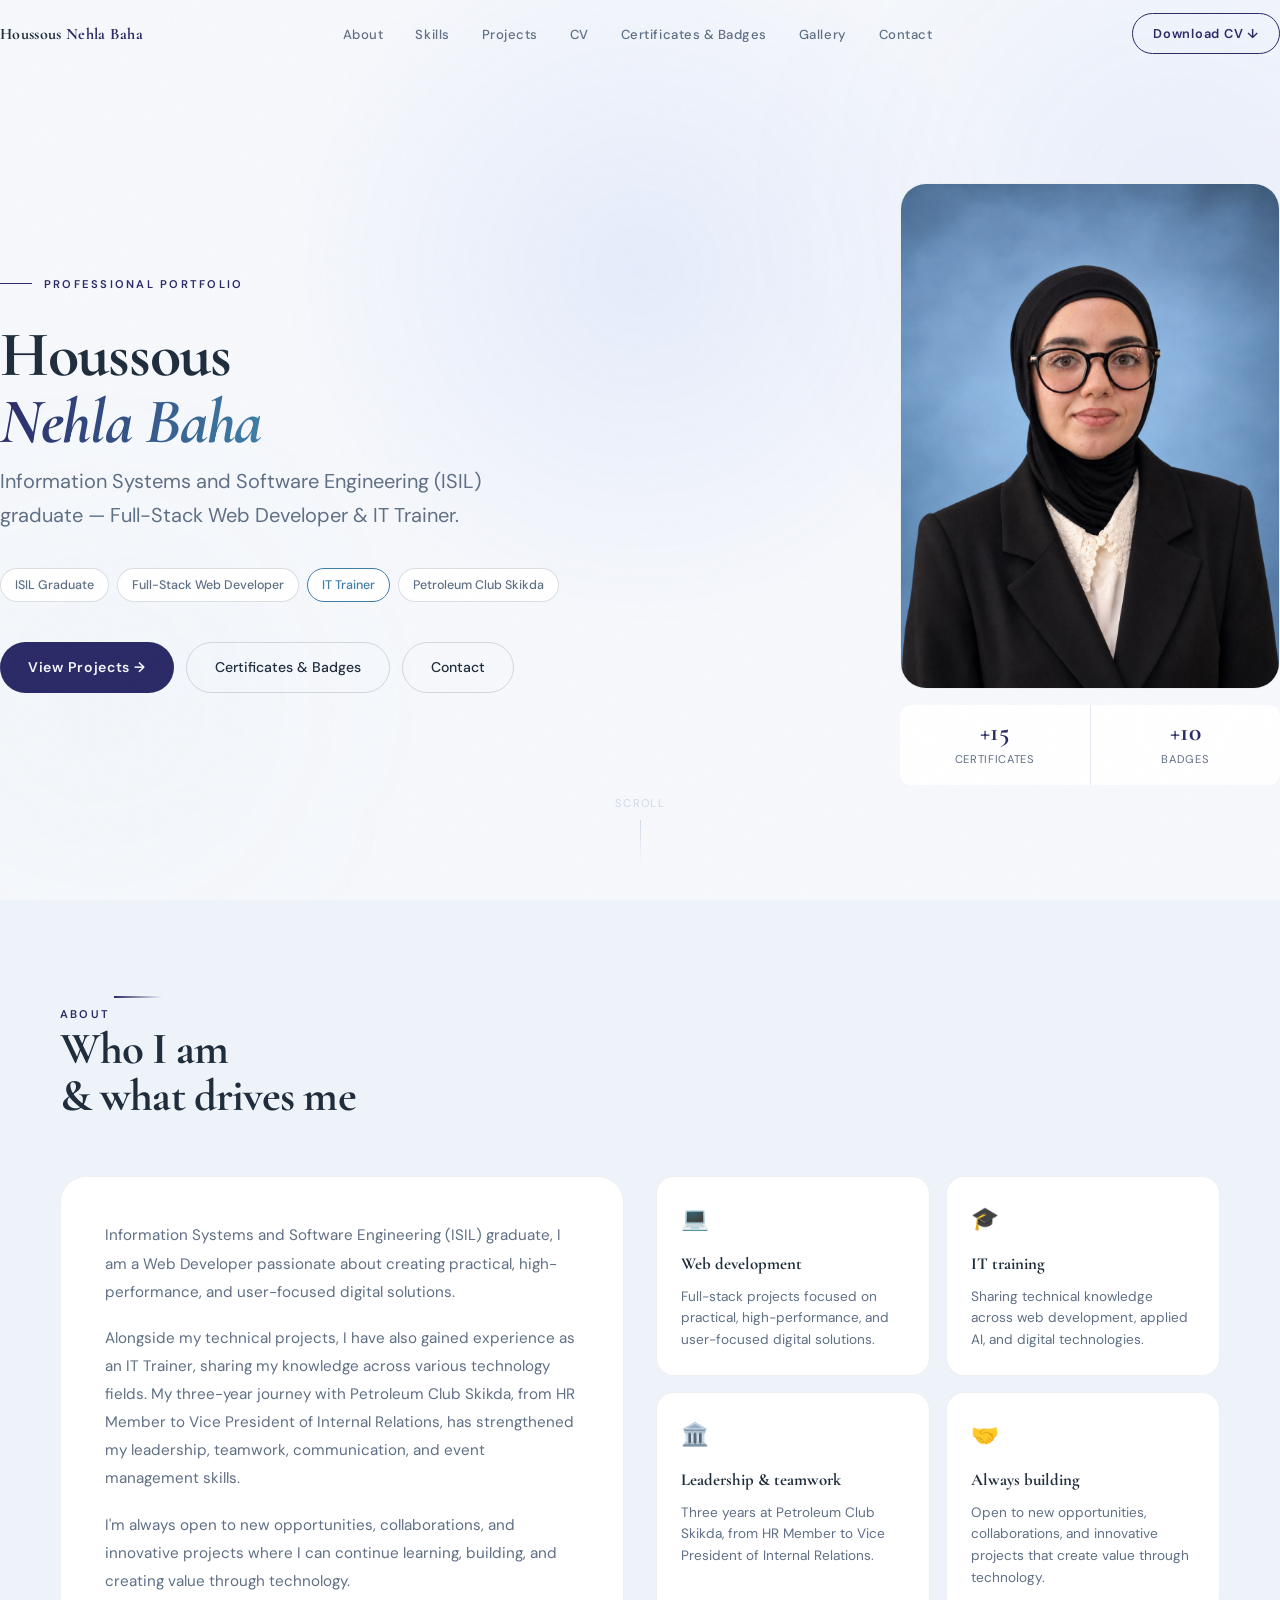
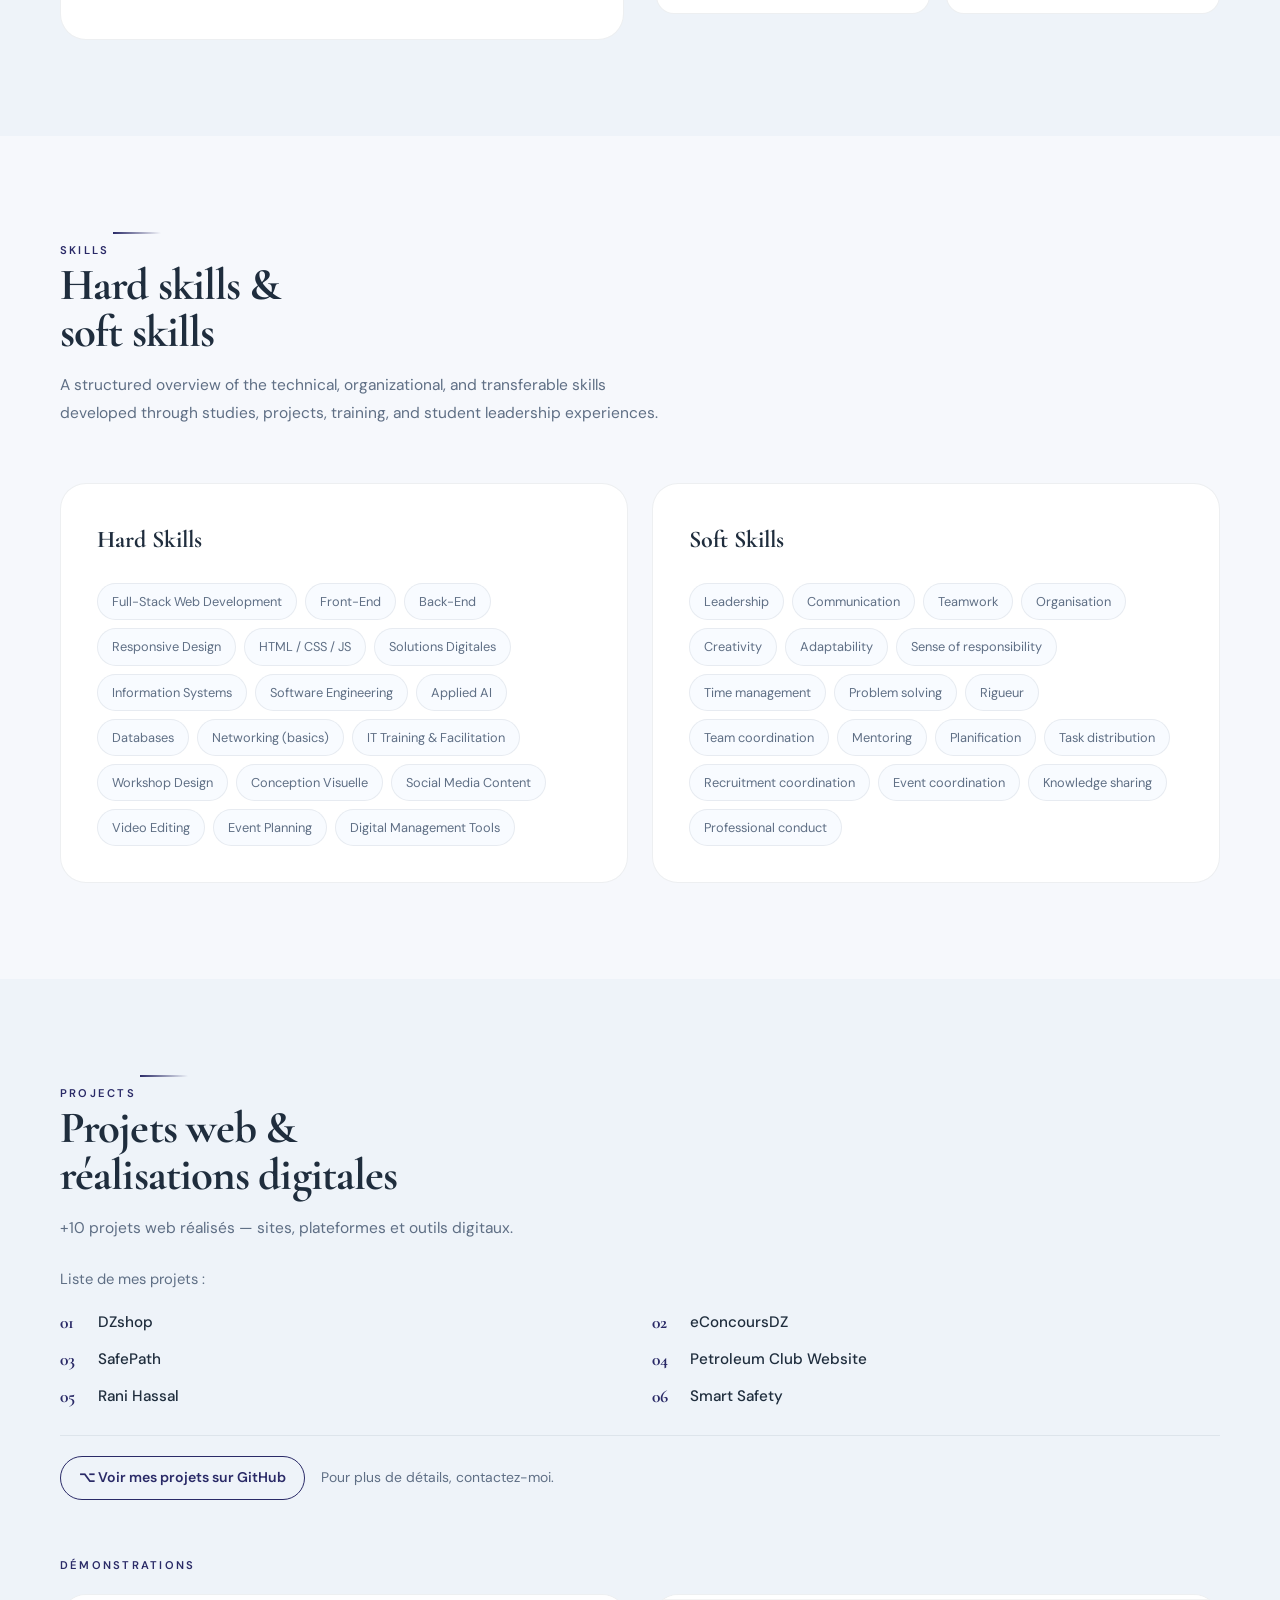
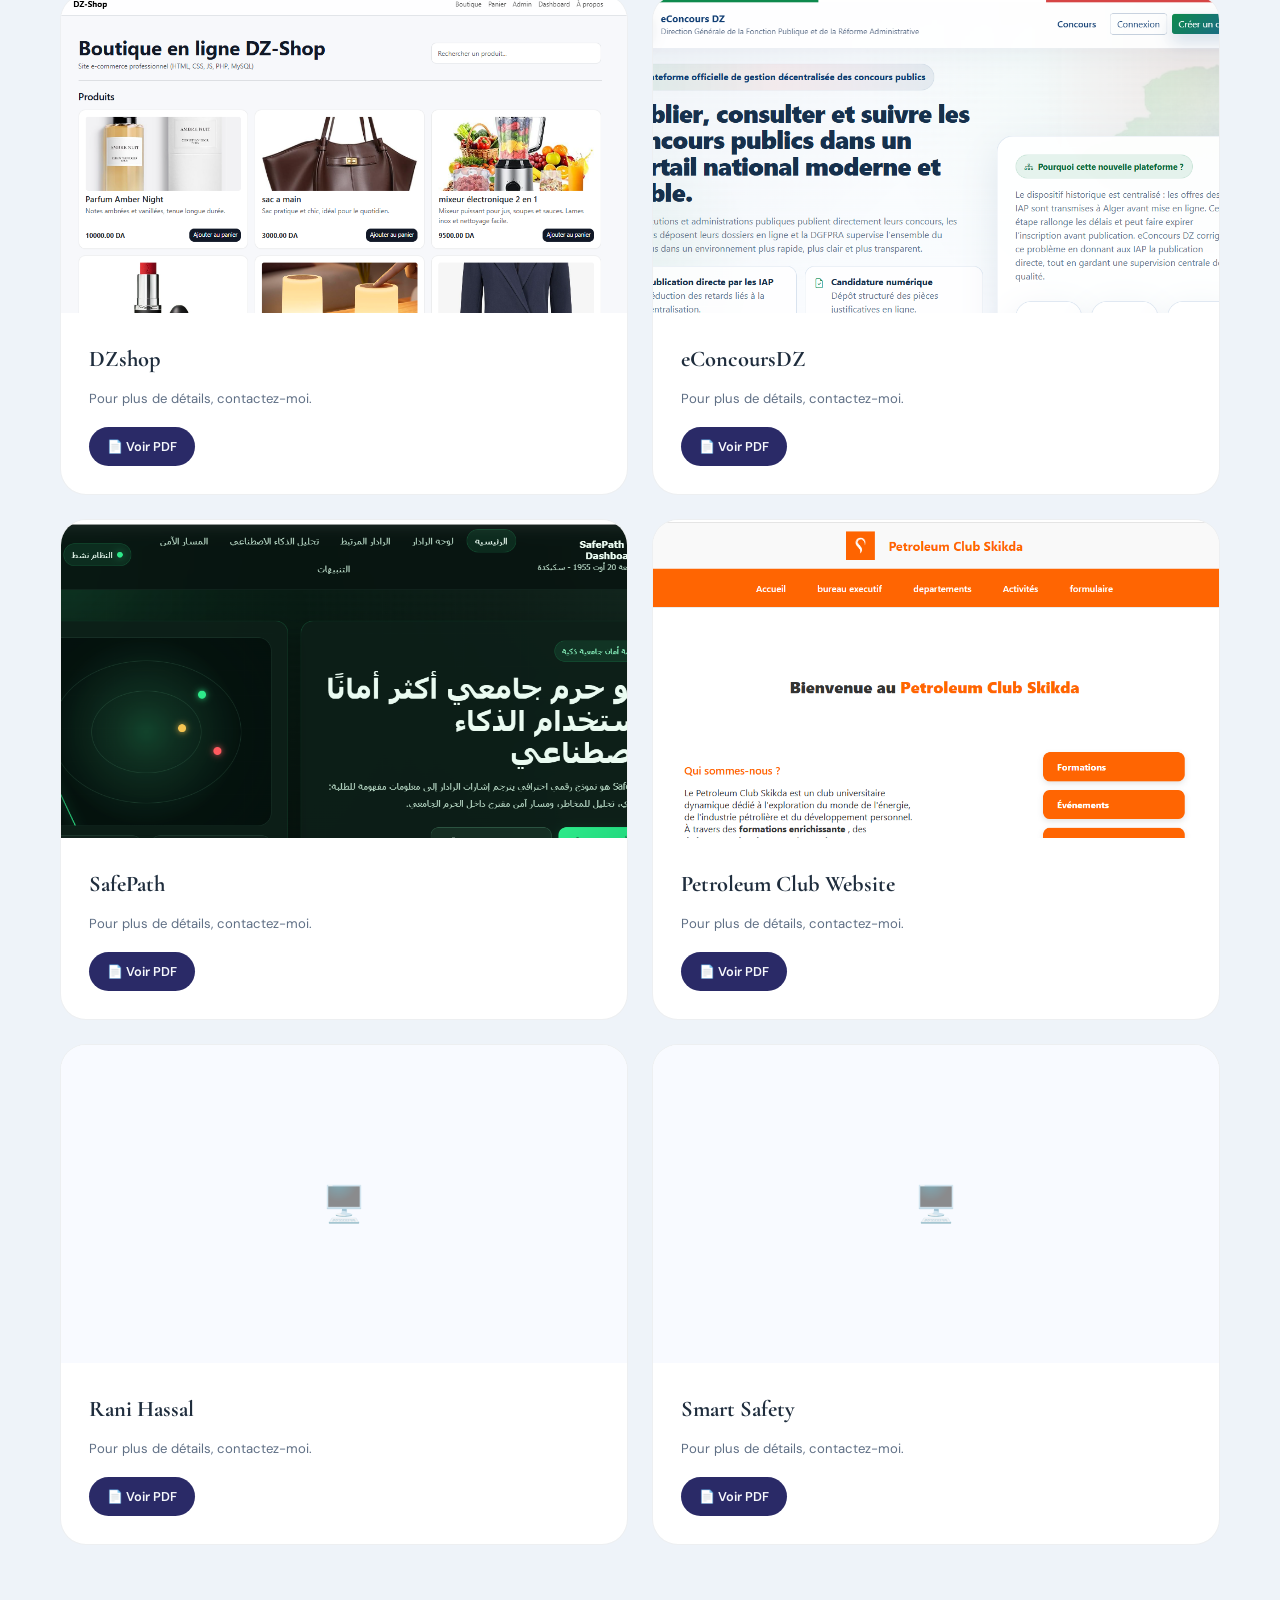
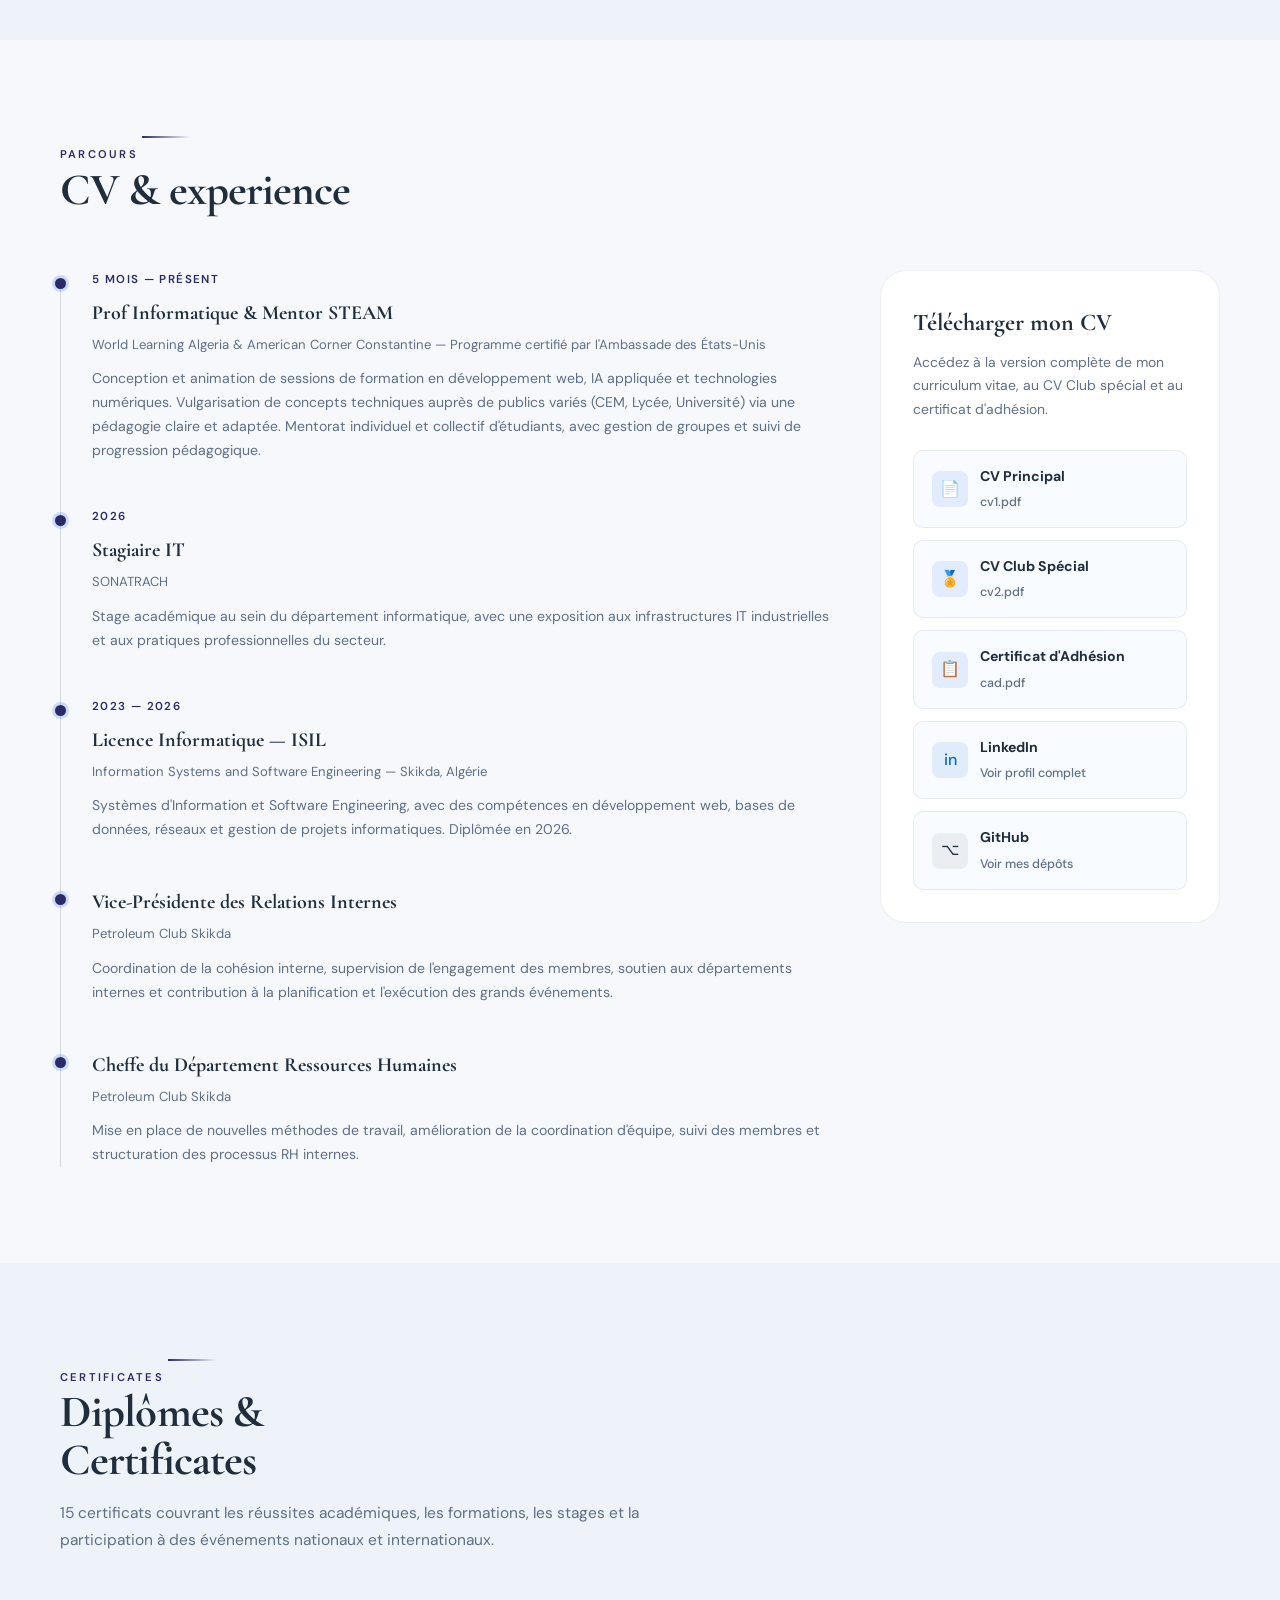
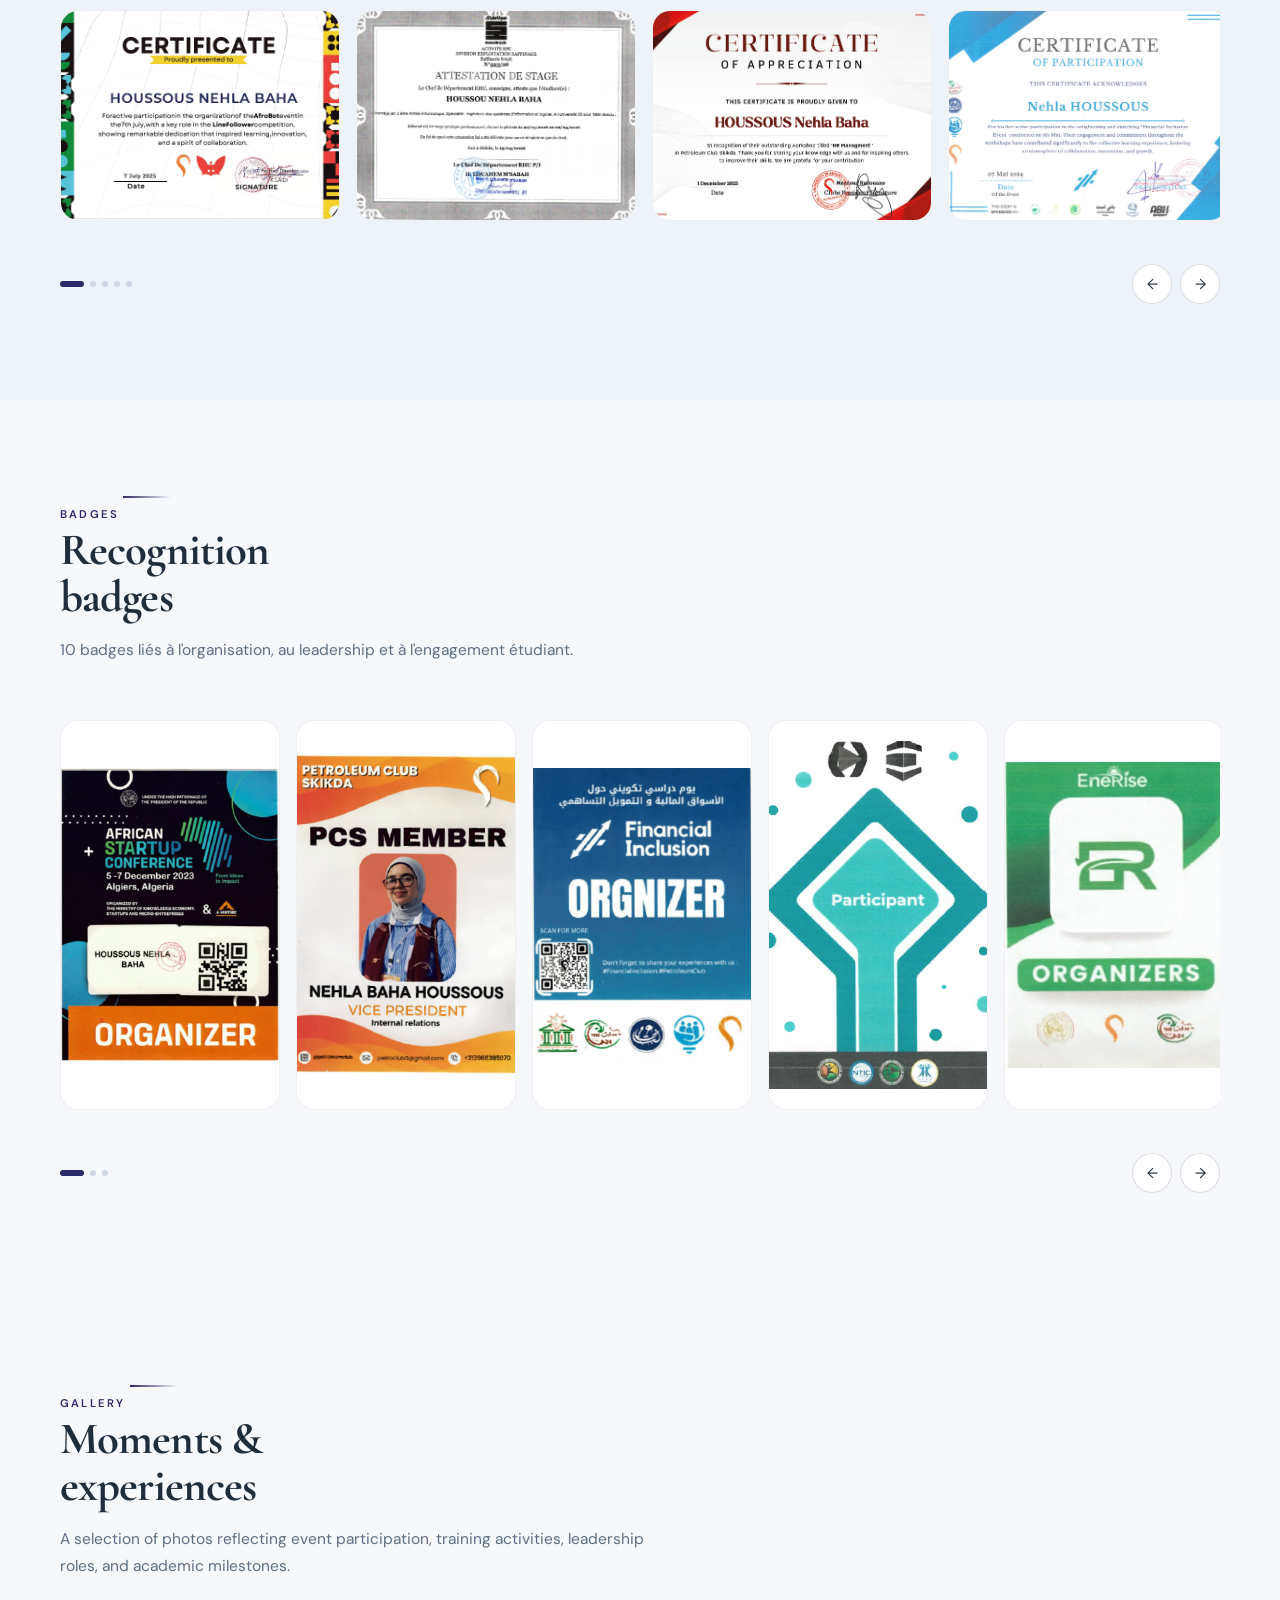
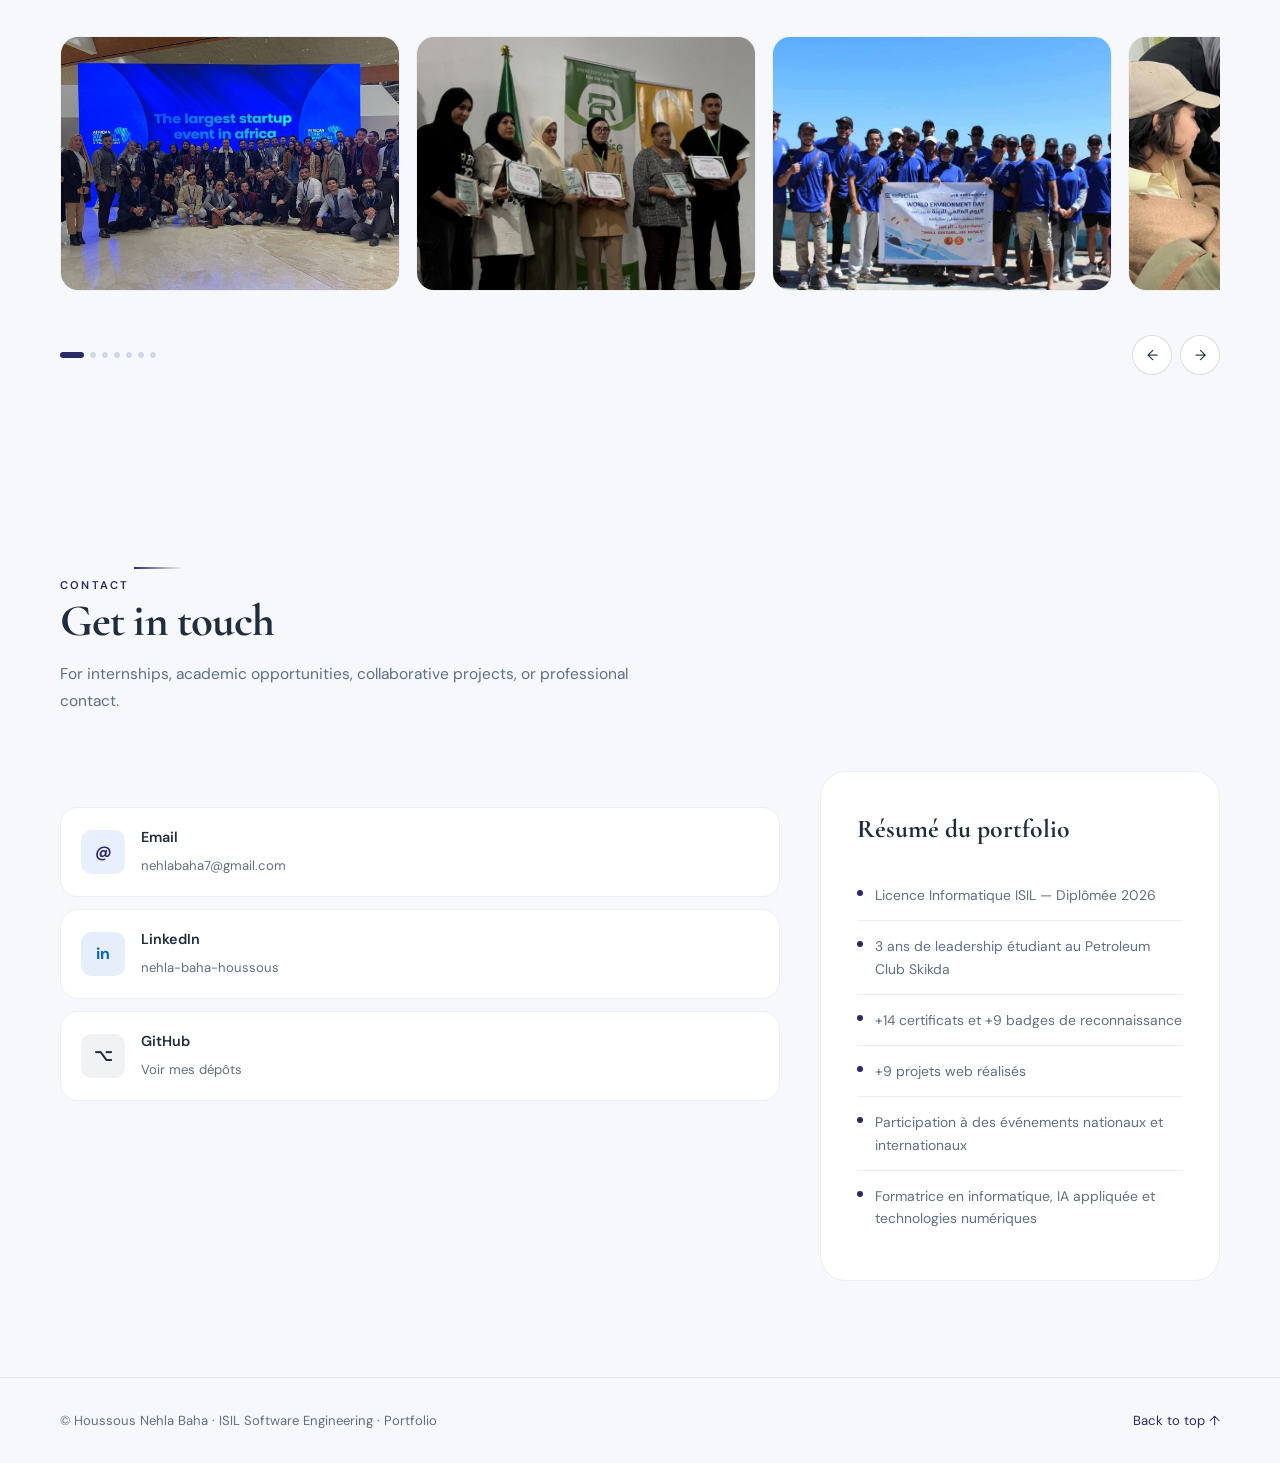
==== commit 13de7dd2: "Add files via upload" ====
--- a/index.html
+++ b/index.html
@@ -4,1273 +4,16 @@
   <meta charset="UTF-8" />
   <meta name="viewport" content="width=device-width, initial-scale=1.0" />
   <title>Houssous Nehla Baha — Portfolio</title>
-  <meta name="description" content="Professional portfolio of Houssous Nehla Baha — ISIL Computer Science, leadership, and web projects." />
+  <meta name="description" content="Professional portfolio of Houssous Nehla Baha — ISIL Information Systems & Software Engineering graduate, Full-Stack Web Developer, IT Trainer." />
   <link rel="preconnect" href="https://fonts.googleapis.com">
   <link rel="preconnect" href="https://fonts.gstatic.com" crossorigin>
   <link href="https://fonts.googleapis.com/css2?family=Cormorant+Garamond:ital,wght@0,400;0,600;0,700;1,400&family=DM+Sans:wght@300;400;500;600&display=swap" rel="stylesheet">
-
-  <style>
-    /* ============================================================
-       DESIGN TOKENS & RESET
-    ============================================================ */
-    :root {
-      --bg:          #f6f8fc;
-      --bg2:         #eef3f9;
-      --surface:     #ffffff;
-      --surface2:    #f8fbff;
-      --border:      rgba(34, 49, 78, 0.08);
-      --border-hi:   rgba(34, 49, 78, 0.16);
-
-      --gold:        #2a2a67;
-      --gold-dim:    rgba(37,99,235,0.10);
-      --gold-glow:   rgba(37,99,235,0.06);
-      --teal:        #3e7da6;
-      --teal-dim:    rgba(62,125,166,0.10);
-
-      --text:        #1f2d3d;
-      --muted:       #5f6f85;
-      --subtle:      #cfd8e6;
-
-      --radius-sm:   10px;
-      --radius:      18px;
-      --radius-lg:   26px;
-      --max:         1160px;
-      --nav-h:       68px;
-
-      --ease-out:    cubic-bezier(0.22, 1, 0.36, 1);
-      --ease-in:     cubic-bezier(0.64, 0, 0.78, 0);
-    }
-
-    *, *::before, *::after { box-sizing: border-box; margin: 0; padding: 0; }
-    html { scroll-behavior: smooth; font-size: 16px; }
-
-    body {
-      font-family: "DM Sans", sans-serif;
-      background: var(--bg);
-      color: var(--text);
-      line-height: 1.65;
-      overflow-x: hidden;
-      -webkit-font-smoothing: antialiased;
-    }
-
-    img { max-width: 100%; display: block; }
-    a { text-decoration: none; color: inherit; }
-    button { border: none; cursor: pointer; font-family: inherit; }
-
-    /* ============================================================
-       LAYOUT UTILITIES
-    ============================================================ */
-    .wrap  { width: min(calc(100% - 40px), var(--max)); margin: 0 auto; }
-    .sec   { padding: 96px 0; scroll-margin-top: calc(var(--nav-h) + 20px); }
-
-    /* ============================================================
-       NOISE + GRAIN OVERLAY
-    ============================================================ */
-    body::before {
-      content: "";
-      position: fixed;
-      inset: 0;
-      background-image: url("data:image/svg+xml,%3Csvg viewBox='0 0 256 256' xmlns='http://www.w3.org/2000/svg'%3E%3Cfilter id='n'%3E%3CfeTurbulence type='fractalNoise' baseFrequency='0.9' numOctaves='4' stitchTiles='stitch'/%3E%3C/filter%3E%3Crect width='100%25' height='100%25' filter='url(%23n)' opacity='1'/%3E%3C/svg%3E");
-      opacity: 0.018;
-      pointer-events: none;
-      z-index: 9999;
-    }
-
-    /* ============================================================
-       TYPOGRAPHY
-    ============================================================ */
-    .display {
-      font-family: "Cormorant Garamond", serif;
-      font-weight: 700;
-      letter-spacing: -0.02em;
-      line-height: 1.05;
-    }
-    .label {
-      font-size: 0.7rem;
-      font-weight: 600;
-      letter-spacing: 0.2em;
-      text-transform: uppercase;
-      color: var(--gold);
-    }
-    .muted { color: var(--muted); }
-
-    /* ============================================================
-       NAVIGATION
-    ============================================================ */
-    #nav {
-      position: fixed;
-      top: 0;
-      left: 0;
-      right: 0;
-      z-index: 100;
-      height: var(--nav-h);
-      display: flex;
-      align-items: center;
-      transition: background 0.4s var(--ease-out), border-bottom 0.4s;
-    }
-    #nav.scrolled {
-      background: rgba(246,248,252,0.90);
-      border-bottom: 1px solid var(--border);
-      backdrop-filter: blur(20px);
-      -webkit-backdrop-filter: blur(20px);
-    }
-    .nav-inner {
-      display: flex;
-      align-items: center;
-      justify-content: space-between;
-      width: 100%;
-    }
-    .brand {
-      font-family: "Cormorant Garamond", serif;
-      font-size: 1rem;
-      font-weight: 700;
-      letter-spacing: 0.02em;
-      color: var(--text);
-    }
-    .brand em {
-      color: var(--gold);
-      font-style: normal;
-    }
-    .nav-links {
-      display: flex;
-      gap: 32px;
-      list-style: none;
-    }
-    .nav-links a {
-      font-size: 0.82rem;
-      font-weight: 500;
-      color: var(--muted);
-      transition: color 0.2s;
-      letter-spacing: 0.04em;
-    }
-    .nav-links a:hover,
-    .nav-links a.active { color: var(--text); }
-
-    .nav-cta {
-      display: inline-flex;
-      align-items: center;
-      gap: 8px;
-      padding: 9px 20px;
-      border-radius: 999px;
-      border: 1px solid var(--gold);
-      color: var(--gold);
-      font-size: 0.8rem;
-      font-weight: 600;
-      letter-spacing: 0.06em;
-      transition: background 0.2s, color 0.2s;
-    }
-    .nav-cta:hover {
-      background: var(--gold);
-      color: var(--bg);
-    }
-
-    /* Mobile hamburger */
-    .hamburger {
-      display: none;
-      flex-direction: column;
-      gap: 5px;
-      width: 28px;
-      cursor: pointer;
-      background: none;
-    }
-    .hamburger span {
-      display: block;
-      height: 1.5px;
-      background: var(--text);
-      transition: transform 0.3s var(--ease-out), opacity 0.3s;
-      transform-origin: center;
-    }
-    .hamburger.open span:nth-child(1) { transform: translateY(6.5px) rotate(45deg); }
-    .hamburger.open span:nth-child(2) { opacity: 0; }
-    .hamburger.open span:nth-child(3) { transform: translateY(-6.5px) rotate(-45deg); }
-
-    .mobile-nav {
-      display: none;
-      position: fixed;
-      inset: var(--nav-h) 0 0;
-      background: rgba(246,248,252,0.98);
-      backdrop-filter: blur(20px);
-      z-index: 99;
-      padding: 40px 20px;
-      flex-direction: column;
-      gap: 24px;
-    }
-    .mobile-nav.open { display: flex; }
-    .mobile-nav a {
-      font-family: "Cormorant Garamond", serif;
-      font-size: 2.2rem;
-      font-weight: 700;
-      color: var(--text);
-      border-bottom: 1px solid var(--border);
-      padding-bottom: 20px;
-      transition: color 0.2s;
-    }
-    .mobile-nav a:hover { color: var(--gold); }
-
-    /* ============================================================
-       HERO
-    ============================================================ */
-    #hero {
-      min-height: 100dvh;
-      display: flex;
-      align-items: center;
-      padding-top: var(--nav-h);
-      position: relative;
-      overflow: hidden;
-    }
-
-    /* Ambient background blobs */
-    .hero-blob {
-      position: absolute;
-      border-radius: 50%;
-      filter: blur(120px);
-      pointer-events: none;
-    }
-    .hero-blob-1 {
-      width: 600px;
-      height: 600px;
-      background: radial-gradient(circle, rgba(37,99,235,0.10) 0%, transparent 70%);
-      top: -100px;
-      right: -200px;
-      animation: blobFloat 12s ease-in-out infinite alternate;
-    }
-    .hero-blob-2 {
-      width: 400px;
-      height: 400px;
-      background: radial-gradient(circle, rgba(91,191,191,0.07) 0%, transparent 70%);
-      bottom: 0;
-      left: -100px;
-      animation: blobFloat 16s ease-in-out infinite alternate-reverse;
-    }
-    @keyframes blobFloat {
-      from { transform: translate(0, 0) scale(1); }
-      to   { transform: translate(30px, 30px) scale(1.08); }
-    }
-
-    .hero-grid {
-      display: grid;
-      grid-template-columns: 1fr 380px;
-      gap: 60px;
-      align-items: center;
-      width: 100%;
-    }
-
-    .hero-eyebrow {
-      display: flex;
-      align-items: center;
-      gap: 12px;
-      margin-bottom: 28px;
-    }
-    .hero-eyebrow::before {
-      content: "";
-      display: block;
-      width: 32px;
-      height: 1px;
-      background: var(--gold);
-    }
-
-    .hero-h1 {
-      font-size: clamp(2.7rem, 5vw, 4.8rem);
-      margin-bottom: 8px;
-      color: var(--text);
-    }
-    .hero-h1 em {
-      color: var(--gold);
-      font-style: italic;
-    }
-
-    .hero-sub {
-      font-size: clamp(1rem, 1.8vw, 1.25rem);
-      color: var(--muted);
-      margin-bottom: 36px;
-      max-width: 560px;
-      line-height: 1.7;
-    }
-
-    .hero-badges {
-      display: flex;
-      flex-wrap: wrap;
-      gap: 8px;
-      margin-bottom: 40px;
-    }
-    .hero-badge {
-      padding: 6px 14px;
-      border-radius: 999px;
-      border: 1px solid var(--border-hi);
-      font-size: 0.78rem;
-      font-weight: 500;
-      color: var(--muted);
-      background: var(--surface);
-      transition: border-color 0.2s, color 0.2s;
-    }
-    .hero-badge:hover {
-      border-color: var(--gold);
-      color: var(--gold);
-    }
-
-    .hero-actions {
-      display: flex;
-      gap: 12px;
-      flex-wrap: wrap;
-    }
-    .btn-primary {
-      display: inline-flex;
-      align-items: center;
-      gap: 8px;
-      padding: 13px 28px;
-      border-radius: 999px;
-      background: var(--gold);
-      color: var(--bg);
-      font-size: 0.88rem;
-      font-weight: 600;
-      letter-spacing: 0.05em;
-      transition: transform 0.2s var(--ease-out), box-shadow 0.2s;
-    }
-    .btn-primary:hover {
-      transform: translateY(-2px);
-      box-shadow: 0 12px 32px rgba(37,99,235,0.35);
-    }
-    .btn-ghost {
-      display: inline-flex;
-      align-items: center;
-      gap: 8px;
-      padding: 13px 28px;
-      border-radius: 999px;
-      border: 1px solid var(--border-hi);
-      color: var(--text);
-      font-size: 0.88rem;
-      font-weight: 500;
-      transition: border-color 0.2s, transform 0.2s;
-    }
-    .btn-ghost:hover {
-      border-color: var(--gold);
-      color: var(--gold);
-      transform: translateY(-2px);
-    }
-
-    /* Hero portrait card */
-    .hero-portrait-card {
-      position: relative;
-      border-radius: var(--radius-lg);
-      overflow: hidden;
-      border: 1px solid var(--border);
-      background: var(--surface);
-      aspect-ratio: 3 / 4;
-    }
-    .hero-portrait-card img {
-      width: 100%;
-      height: 100%;
-      object-fit: cover;
-    }
-    .portrait-placeholder {
-      display: flex;
-      flex-direction: column;
-      align-items: center;
-      justify-content: center;
-      height: 100%;
-      color: var(--subtle);
-      font-size: 0.85rem;
-      text-align: center;
-      padding: 24px;
-      gap: 12px;
-    }
-    .portrait-placeholder .icon-ph {
-      font-size: 3rem;
-      opacity: 0.3;
-    }
-
-    /* Stats strip under portrait */
-    .hero-stats {
-      display: grid;
-      grid-template-columns: repeat(2, 1fr);
-      gap: 1px;
-      background: var(--border);
-      border-radius: var(--radius-sm);
-      overflow: hidden;
-      margin-top: 16px;
-    }
-    .hero-stat {
-      background: var(--surface);
-      padding: 14px 10px;
-      text-align: center;
-    }
-    .hero-stat strong {
-      display: block;
-      font-family: "Cormorant Garamond", serif;
-      font-size: 1.6rem;
-      font-weight: 700;
-      color: var(--gold);
-      line-height: 1;
-    }
-    .hero-stat span {
-      font-size: 0.7rem;
-      color: var(--muted);
-      letter-spacing: 0.06em;
-      text-transform: uppercase;
-    }
-
-    /* Scroll indicator */
-    .scroll-indicator {
-      position: absolute;
-      bottom: 36px;
-      left: 50%;
-      transform: translateX(-50%);
-      display: flex;
-      flex-direction: column;
-      align-items: center;
-      gap: 8px;
-      color: var(--subtle);
-      font-size: 0.7rem;
-      letter-spacing: 0.12em;
-      text-transform: uppercase;
-      animation: scrollBounce 2.4s ease-in-out infinite;
-    }
-    .scroll-indicator::after {
-      content: "";
-      display: block;
-      width: 1px;
-      height: 44px;
-      background: linear-gradient(to bottom, var(--subtle), transparent);
-    }
-    @keyframes scrollBounce {
-      0%, 100% { transform: translateX(-50%) translateY(0); }
-      50%       { transform: translateX(-50%) translateY(8px); }
-    }
-
-    /* ============================================================
-       SECTION HEADERS (shared)
-    ============================================================ */
-    .sec-header {
-      margin-bottom: 56px;
-    }
-    .sec-header .label { margin-bottom: 14px; }
-    .sec-header h2 {
-      font-size: clamp(2rem, 3.5vw, 3.2rem);
-      color: var(--text);
-      margin-bottom: 16px;
-    }
-    .sec-header p {
-      color: var(--muted);
-      max-width: 600px;
-      font-size: 0.97rem;
-      line-height: 1.75;
-    }
-
-    /* Divider line */
-    .line-accent {
-      display: inline-block;
-      width: 48px;
-      height: 2px;
-      background: linear-gradient(90deg, var(--gold), transparent);
-      margin-bottom: 20px;
-    }
-
-    /* ============================================================
-       ABOUT
-    ============================================================ */
-    #about {
-      background: var(--bg2);
-    }
-    .about-grid {
-      display: grid;
-      grid-template-columns: 1fr 1fr;
-      gap: 32px;
-    }
-    .about-text {
-      padding: 44px;
-      background: var(--surface);
-      border: 1px solid var(--border);
-      border-radius: var(--radius-lg);
-    }
-    .about-text p {
-      color: var(--muted);
-      font-size: 0.95rem;
-      line-height: 1.85;
-      margin-bottom: 18px;
-    }
-    .about-text p:last-child { margin-bottom: 0; }
-
-    .about-right {
-      display: grid;
-      grid-template-columns: 1fr 1fr;
-      gap: 16px;
-      align-content: start;
-    }
-    .bento-card {
-      background: var(--surface);
-      border: 1px solid var(--border);
-      border-radius: var(--radius);
-      padding: 24px;
-      transition: border-color 0.25s, transform 0.25s var(--ease-out);
-    }
-    .bento-card:hover {
-      border-color: var(--gold);
-      transform: translateY(-3px);
-    }
-    .bento-card h3 {
-      font-family: "Cormorant Garamond", serif;
-      font-size: 1.05rem;
-      font-weight: 700;
-      color: var(--text);
-      margin-bottom: 8px;
-    }
-    .bento-card p {
-      font-size: 0.85rem;
-      color: var(--muted);
-      line-height: 1.6;
-    }
-    .bento-icon {
-      font-size: 1.4rem;
-      margin-bottom: 12px;
-    }
-    /* Full-width bento card */
-    .bento-card.full { grid-column: span 2; }
-
-    /* ============================================================
-       SKILLS
-    ============================================================ */
-    #skills {
-      background: var(--bg);
-    }
-    .skills-grid {
-      display: grid;
-      grid-template-columns: 1fr 1fr;
-      gap: 24px;
-    }
-    .skill-panel {
-      background: var(--surface);
-      border: 1px solid var(--border);
-      border-radius: var(--radius-lg);
-      padding: 36px;
-    }
-    .skill-panel h3 {
-      font-family: "Cormorant Garamond", serif;
-      font-size: 1.5rem;
-      font-weight: 700;
-      margin-bottom: 24px;
-      color: var(--text);
-    }
-    .tags-wrap {
-      display: flex;
-      flex-wrap: wrap;
-      gap: 8px;
-    }
-    .tag {
-      padding: 7px 14px;
-      border-radius: 999px;
-      border: 1px solid var(--border);
-      font-size: 0.8rem;
-      color: var(--muted);
-      background: var(--surface2);
-      transition: border-color 0.2s, color 0.2s, background 0.2s;
-    }
-    .tag:hover {
-      border-color: var(--gold);
-      color: var(--gold);
-      background: var(--gold-dim);
-    }
-
-    /* ============================================================
-       PROJECTS
-    ============================================================ */
-    #projects {
-      background: var(--bg2);
-    }
-    .projects-grid {
-      display: grid;
-      grid-template-columns: repeat(2, 1fr);
-      gap: 24px;
-    }
-    .project-card {
-      background: var(--surface);
-      border: 1px solid var(--border);
-      border-radius: var(--radius-lg);
-      overflow: hidden;
-      transition: border-color 0.25s, transform 0.3s var(--ease-out);
-      display: flex;
-      flex-direction: column;
-    }
-    .project-card:hover {
-      border-color: rgba(37,99,235,0.35);
-      transform: translateY(-4px);
-    }
-
-    .project-thumb {
-      aspect-ratio: 16 / 9;
-      background: var(--surface2);
-      overflow: hidden;
-      position: relative;
-    }
-    .project-thumb img {
-      width: 100%;
-      height: 100%;
-      object-fit: cover;
-      transition: transform 0.5s var(--ease-out);
-    }
-    .project-card:hover .project-thumb img {
-      transform: scale(1.04);
-    }
-    .project-thumb-placeholder {
-      display: flex;
-      align-items: center;
-      justify-content: center;
-      height: 100%;
-      color: var(--subtle);
-      font-size: 2.5rem;
-    }
-
-    .project-body {
-      padding: 28px;
-      flex: 1;
-      display: flex;
-      flex-direction: column;
-    }
-    .project-category {
-      font-size: 0.68rem;
-      font-weight: 600;
-      letter-spacing: 0.16em;
-      text-transform: uppercase;
-      color: var(--gold);
-      margin-bottom: 10px;
-    }
-    .project-body h3 {
-      font-family: "Cormorant Garamond", serif;
-      font-size: 1.4rem;
-      font-weight: 700;
-      color: var(--text);
-      margin-bottom: 10px;
-    }
-    .project-body > p {
-      font-size: 0.88rem;
-      color: var(--muted);
-      line-height: 1.7;
-      margin-bottom: 18px;
-      flex: 1;
-    }
-
-    /* Stack tags */
-    .stack-row {
-      display: flex;
-      flex-wrap: wrap;
-      gap: 6px;
-      margin-bottom: 20px;
-    }
-    .stack-tag {
-      padding: 4px 10px;
-      border-radius: 4px;
-      background: var(--teal-dim);
-      color: var(--teal);
-      font-size: 0.72rem;
-      font-weight: 600;
-      font-family: "DM Mono", monospace;
-      letter-spacing: 0.02em;
-    }
-
-    /* Problem → Solution block */
-    .project-detail {
-      padding: 14px 16px;
-      background: var(--surface2);
-      border-radius: var(--radius-sm);
-      border-left: 2px solid var(--gold);
-      margin-bottom: 20px;
-    }
-    .project-detail p {
-      font-size: 0.82rem;
-      color: var(--muted);
-      line-height: 1.6;
-    }
-    .project-detail p strong {
-      color: var(--gold);
-      font-weight: 600;
-    }
-
-    .project-actions {
-      display: flex;
-      gap: 10px;
-      flex-wrap: wrap;
-      margin-top: auto;
-    }
-    .proj-btn {
-      display: inline-flex;
-      align-items: center;
-      gap: 7px;
-      padding: 9px 18px;
-      border-radius: 999px;
-      font-size: 0.8rem;
-      font-weight: 600;
-      transition: transform 0.2s, opacity 0.2s;
-    }
-    .proj-btn:hover { transform: translateY(-1px); opacity: 0.85; }
-    .proj-btn.solid {
-      background: var(--gold);
-      color: var(--bg);
-    }
-    .proj-btn.outline {
-      border: 1px solid var(--border-hi);
-      color: var(--text);
-    }
-    .proj-btn.outline:hover {
-      border-color: var(--gold);
-      color: var(--gold);
-    }
-
-    /* ============================================================
-       CV / EXPERIENCE TIMELINE
-    ============================================================ */
-    #cv {
-      background: var(--bg);
-    }
-    .cv-layout {
-      display: grid;
-      grid-template-columns: 1fr 340px;
-      gap: 40px;
-      align-items: start;
-    }
-
-    .timeline {
-      position: relative;
-    }
-    .timeline::before {
-      content: "";
-      position: absolute;
-      left: 0;
-      top: 8px;
-      bottom: 0;
-      width: 1px;
-      background: linear-gradient(to bottom, var(--gold), transparent);
-    }
-
-    .tl-item {
-      padding-left: 32px;
-      padding-bottom: 44px;
-      position: relative;
-    }
-    .tl-item:last-child { padding-bottom: 0; }
-    .tl-dot {
-      position: absolute;
-      left: -5px;
-      top: 8px;
-      width: 11px;
-      height: 11px;
-      border-radius: 50%;
-      background: var(--gold);
-      box-shadow: 0 0 0 3px rgba(37,99,235,0.20);
-    }
-    .tl-date {
-      font-size: 0.72rem;
-      font-weight: 600;
-      letter-spacing: 0.12em;
-      text-transform: uppercase;
-      color: var(--gold);
-      margin-bottom: 8px;
-    }
-    .tl-item h3 {
-      font-family: "Cormorant Garamond", serif;
-      font-size: 1.25rem;
-      font-weight: 700;
-      color: var(--text);
-      margin-bottom: 4px;
-    }
-    .tl-org {
-      font-size: 0.82rem;
-      color: var(--muted);
-      margin-bottom: 12px;
-    }
-    .tl-desc {
-      font-size: 0.88rem;
-      color: var(--muted);
-      line-height: 1.7;
-    }
-
-    /* CV card panel */
-    .cv-card {
-      background: var(--surface);
-      border: 1px solid var(--border);
-      border-radius: var(--radius-lg);
-      padding: 32px;
-      position: sticky;
-      top: calc(var(--nav-h) + 20px);
-    }
-    .cv-card h3 {
-      font-family: "Cormorant Garamond", serif;
-      font-size: 1.5rem;
-      font-weight: 700;
-      color: var(--text);
-      margin-bottom: 8px;
-    }
-    .cv-card p {
-      font-size: 0.87rem;
-      color: var(--muted);
-      margin-bottom: 28px;
-      line-height: 1.7;
-    }
-    .cv-btn-stack {
-      display: flex;
-      flex-direction: column;
-      gap: 12px;
-    }
-    .cv-dl-btn {
-      display: flex;
-      align-items: center;
-      gap: 12px;
-      padding: 14px 18px;
-      border-radius: var(--radius-sm);
-      background: var(--surface2);
-      border: 1px solid var(--border);
-      color: var(--text);
-      font-size: 0.88rem;
-      font-weight: 500;
-      transition: border-color 0.2s, background 0.2s;
-    }
-    .cv-dl-btn:hover {
-      border-color: var(--gold);
-      background: var(--gold-dim);
-      color: var(--gold);
-    }
-    .cv-dl-icon {
-      width: 36px;
-      height: 36px;
-      border-radius: 8px;
-      background: var(--gold-dim);
-      color: var(--gold);
-      display: grid;
-      place-items: center;
-      font-size: 1rem;
-      flex-shrink: 0;
-    }
-
-    /* ============================================================
-       CARROUSEL HORIZONTAL (Certificates, Badges, Gallery)
-    ============================================================ */
-    .carousel-section {
-      background: var(--bg2);
-    }
-    .carousel-section + .carousel-section {
-      background: var(--bg);
-    }
-    .carousel-section:nth-of-type(odd) {
-      background: var(--bg);
-    }
-
-    .carousel-wrap {
-      overflow: hidden;
-      position: relative;
-    }
-    .carousel-track {
-      display: flex;
-      gap: 16px;
-      overflow-x: auto;
-      scroll-snap-type: x mandatory;
-      -webkit-overflow-scrolling: touch;
-      padding-bottom: 16px;
-      scrollbar-width: none;
-      cursor: grab;
-      user-select: none;
-    }
-    .carousel-track::-webkit-scrollbar { display: none; }
-    .carousel-track.grabbing { cursor: grabbing; }
-
-    /* Arrow nav */
-    .carousel-controls {
-      display: flex;
-      align-items: center;
-      justify-content: space-between;
-      margin-top: 28px;
-    }
-    .carousel-dots {
-      display: flex;
-      gap: 6px;
-    }
-    .carousel-dot {
-      width: 6px;
-      height: 6px;
-      border-radius: 999px;
-      background: var(--subtle);
-      transition: background 0.2s, width 0.3s;
-    }
-    .carousel-dot.active {
-      background: var(--gold);
-      width: 24px;
-    }
-    .carousel-arrows {
-      display: flex;
-      gap: 8px;
-    }
-    .carousel-arrow {
-      width: 40px;
-      height: 40px;
-      border-radius: 50%;
-      border: 1px solid var(--border-hi);
-      background: var(--surface);
-      color: var(--text);
-      display: grid;
-      place-items: center;
-      font-size: 0.9rem;
-      transition: border-color 0.2s, background 0.2s;
-    }
-    .carousel-arrow:hover {
-      border-color: var(--gold);
-      background: var(--gold-dim);
-      color: var(--gold);
-    }
-
-    /* ============================================================
-       CERTIFICATE CARDS (in carousel)
-    ============================================================ */
-    .cert-card {
-      flex: 0 0 280px;
-      scroll-snap-align: start;
-      background: var(--surface);
-      border: 1px solid var(--border);
-      border-radius: var(--radius);
-      overflow: hidden;
-      transition: border-color 0.25s, transform 0.25s var(--ease-out);
-    }
-    .cert-card:hover {
-      border-color: rgba(37,99,235,0.40);
-      transform: translateY(-4px);
-    }
-    .cert-thumb {
-      aspect-ratio: 4 / 3;
-      background: var(--surface2);
-      position: relative;
-      overflow: hidden;
-    }
-    .cert-thumb img {
-      width: 100%;
-      height: 100%;
-      object-fit: cover;
-    }
-    .cert-type-badge {
-      position: absolute;
-      top: 10px;
-      right: 10px;
-      padding: 4px 10px;
-      border-radius: 999px;
-      background: rgba(10,12,16,0.7);
-      backdrop-filter: blur(8px);
-      font-size: 0.65rem;
-      font-weight: 700;
-      letter-spacing: 0.12em;
-      text-transform: uppercase;
-      color: var(--gold);
-      border: 1px solid rgba(37,99,235,0.35);
-    }
-    .cert-thumb-placeholder {
-      display: flex;
-      flex-direction: column;
-      align-items: center;
-      justify-content: center;
-      height: 100%;
-      gap: 10px;
-      padding: 20px;
-      text-align: center;
-      color: var(--subtle);
-    }
-    .cert-thumb-placeholder svg {
-      opacity: 0.35;
-    }
-
-    .cert-foot {
-      padding: 16px;
-      display: flex;
-      align-items: center;
-      justify-content: space-between;
-      gap: 8px;
-    }
-    .cert-open {
-      display: inline-flex;
-      align-items: center;
-      gap: 6px;
-      padding: 7px 14px;
-      border-radius: 999px;
-      border: 1px solid var(--gold);
-      color: var(--gold);
-      font-size: 0.75rem;
-      font-weight: 600;
-      flex-shrink: 0;
-      transition: background 0.2s, color 0.2s;
-    }
-    .cert-open:hover {
-      background: var(--gold);
-      color: var(--bg);
-    }
-
-    /* ============================================================
-       BADGE CARDS (in carousel)
-    ============================================================ */
-    .badge-card {
-      flex: 0 0 220px;
-      scroll-snap-align: start;
-      background: var(--surface);
-      border: 1px solid var(--border);
-      border-radius: var(--radius);
-      overflow: hidden;
-      display: flex;
-      align-items: center;
-      justify-content: center;
-      transition: border-color 0.25s, transform 0.25s var(--ease-out);
-    }
-    .badge-card img {
-      width: 100%;
-      height: auto;
-      display: block;
-      object-fit: contain;
-    }
-    .badge-placeholder {
-      display: flex;
-      flex-direction: column;
-      align-items: center;
-      justify-content: center;
-      gap: 8px;
-      color: var(--subtle);
-      font-size: 0.75rem;
-      text-align: center;
-    }
-
-    /* ============================================================
-       GALLERY CARDS (in carousel)
-    ============================================================ */
-    .gallery-card {
-      flex: 0 0 340px;
-      scroll-snap-align: start;
-      aspect-ratio: 4 / 3;
-      border-radius: var(--radius);
-      overflow: hidden;
-      border: 1px solid var(--border);
-      background: var(--surface);
-      position: relative;
-    }
-    .gallery-card img {
-      width: 100%;
-      height: 100%;
-      object-fit: cover;
-      transition: transform 0.5s var(--ease-out);
-    }
-    .gallery-card:hover img {
-      transform: scale(1.05);
-    }
-    .gallery-card-ph {
-      display: flex;
-      align-items: center;
-      justify-content: center;
-      height: 100%;
-      color: var(--subtle);
-      font-size: 2rem;
-    }
-
-    /* ============================================================
-       CONTACT
-    ============================================================ */
-    #contact {
-      background: var(--bg);
-    }
-    .contact-grid {
-      display: grid;
-      grid-template-columns: 1fr 400px;
-      gap: 40px;
-      align-items: start;
-    }
-    .contact-links {
-      display: flex;
-      flex-direction: column;
-      gap: 12px;
-      margin-top: 36px;
-    }
-    .contact-link {
-      display: flex;
-      align-items: center;
-      gap: 16px;
-      padding: 18px 20px;
-      border-radius: var(--radius);
-      background: var(--surface);
-      border: 1px solid var(--border);
-      transition: border-color 0.2s, transform 0.2s;
-    }
-    .contact-link:hover {
-      border-color: var(--gold);
-      transform: translateX(6px);
-    }
-    .contact-icon {
-      width: 44px;
-      height: 44px;
-      border-radius: 10px;
-      background: var(--gold-dim);
-      color: var(--gold);
-      display: grid;
-      place-items: center;
-      font-size: 1rem;
-      font-weight: 700;
-      flex-shrink: 0;
-    }
-    .contact-link-info strong {
-      display: block;
-      font-size: 0.9rem;
-      font-weight: 600;
-      color: var(--text);
-      margin-bottom: 2px;
-    }
-    .contact-link-info span {
-      font-size: 0.82rem;
-      color: var(--muted);
-    }
-
-    .contact-summary {
-      background: var(--surface);
-      border: 1px solid var(--border);
-      border-radius: var(--radius-lg);
-      padding: 36px;
-      position: sticky;
-      top: calc(var(--nav-h) + 20px);
-    }
-    .contact-summary h3 {
-      font-family: "Cormorant Garamond", serif;
-      font-size: 1.6rem;
-      font-weight: 700;
-      color: var(--text);
-      margin-bottom: 20px;
-    }
-    .summary-item {
-      display: flex;
-      align-items: flex-start;
-      gap: 12px;
-      padding: 14px 0;
-      border-bottom: 1px solid var(--border);
-    }
-    .summary-item:last-child { border-bottom: none; }
-    .summary-item .dot {
-      width: 6px;
-      height: 6px;
-      border-radius: 50%;
-      background: var(--gold);
-      margin-top: 6px;
-      flex-shrink: 0;
-    }
-    .summary-item span {
-      font-size: 0.87rem;
-      color: var(--muted);
-      line-height: 1.6;
-    }
-
-    /* ============================================================
-       FOOTER
-    ============================================================ */
-    footer {
-      background: var(--bg);
-      border-top: 1px solid var(--border);
-      padding: 32px 0;
-    }
-    .footer-inner {
-      display: flex;
-      align-items: center;
-      justify-content: space-between;
-      gap: 20px;
-      flex-wrap: wrap;
-    }
-    .footer-inner p {
-      font-size: 0.82rem;
-      color: var(--muted);
-    }
-    .footer-inner a {
-      font-size: 0.82rem;
-      color: var(--gold);
-      transition: opacity 0.2s;
-    }
-    .footer-inner a:hover { opacity: 0.7; }
-
-    /* ============================================================
-       REVEAL ANIMATIONS
-    ============================================================ */
-    .reveal {
-      opacity: 0;
-      transform: translateY(24px);
-      transition: opacity 0.7s var(--ease-out), transform 0.7s var(--ease-out);
-    }
-    .reveal.visible {
-      opacity: 1;
-      transform: none;
-    }
-    .reveal-delay-1 { transition-delay: 0.1s; }
-    .reveal-delay-2 { transition-delay: 0.2s; }
-    .reveal-delay-3 { transition-delay: 0.3s; }
-
-    /* ============================================================
-       LIGHTBOX (for images)
-    ============================================================ */
-    .lightbox {
-      display: none;
-      position: fixed;
-      inset: 0;
-      background: rgba(10,12,16,0.92);
-      backdrop-filter: blur(16px);
-      z-index: 1000;
-      place-items: center;
-    }
-    .lightbox.open { display: grid; }
-    .lightbox img {
-      max-width: 90vw;
-      max-height: 85vh;
-      border-radius: var(--radius);
-      border: 1px solid var(--border);
-      object-fit: contain;
-    }
-    .lightbox-close {
-      position: absolute;
-      top: 24px;
-      right: 24px;
-      width: 44px;
-      height: 44px;
-      border-radius: 50%;
-      background: var(--surface);
-      border: 1px solid var(--border);
-      color: var(--text);
-      font-size: 1.2rem;
-      display: grid;
-      place-items: center;
-      cursor: pointer;
-      transition: background 0.2s;
-    }
-    .lightbox-close:hover { background: var(--surface2); }
-
-    /* ============================================================
-       RESPONSIVE — TABLET & MOBILE
-    ============================================================ */
-    @media (max-width: 1024px) {
-      .hero-grid { grid-template-columns: 1fr; gap: 40px; }
-      .hero-portrait-card { max-width: 360px; aspect-ratio: 1; }
-      .about-grid { grid-template-columns: 1fr; }
-      .cv-layout { grid-template-columns: 1fr; }
-      .cv-card { position: static; }
-      .contact-grid { grid-template-columns: 1fr; }
-      .contact-summary { position: static; }
-    }
-
-    @media (max-width: 768px) {
-      .sec { padding: 64px 0; }
-      .nav-links { display: none; }
-      .nav-cta  { display: none; }
-      .hamburger { display: flex; }
-      .skills-grid { grid-template-columns: 1fr; }
-      .projects-grid { grid-template-columns: 1fr; }
-      .about-right { grid-template-columns: 1fr; }
-      .bento-card.full { grid-column: span 1; }
-      .hero-h1 { font-size: 2.6rem; }
-      .cert-card { flex: 0 0 240px; }
-      .gallery-card { flex: 0 0 280px; }
-      .badge-card { flex: 0 0 160px; }
-      .hero-stats { grid-template-columns: repeat(2, 1fr); }
-    }
-
-    @media (max-width: 480px) {
-      .hero-actions { flex-direction: column; }
-      .btn-primary,
-      .btn-ghost { width: 100%; justify-content: center; }
-      .cert-card { flex: 0 0 220px; }
-      .gallery-card { flex: 0 0 260px; }
-    }
-  </style>
+  <link rel="stylesheet" href="style.css">
 </head>
 <body>
+
+  <!-- Barre de progression de lecture -->
+  <div id="scrollProgress"></div>
 
   <!-- ============================================================
        NAVIGATION
@@ -1330,15 +73,14 @@
         </h1>
 
         <p class="hero-sub">
-          Third-year Computer Science student in Information Systems and Software Engineering (ISIL), with a focus on web development, digital projects, and student leadership.
+          Information Systems and Software Engineering (ISIL) graduate — Full-Stack Web Developer &amp; IT Trainer.
         </p>
 
         <div class="hero-badges">
-          <span class="hero-badge">ISIL Computer Science</span>
-          <span class="hero-badge">Web Development</span>
-          <span class="hero-badge">Leadership</span>
+          <span class="hero-badge">ISIL Graduate</span>
+          <span class="hero-badge">Full-Stack Web Developer</span>
+          <span class="hero-badge trainer">IT Trainer</span>
           <span class="hero-badge">Petroleum Club Skikda</span>
-          <span class="hero-badge">VP of Internal Relations</span>
         </div>
 
         <div class="hero-actions">
@@ -1355,11 +97,11 @@
         </div>
         <div class="hero-stats">
           <div class="hero-stat">
-            <strong>+15</strong>
+            <strong data-certs-count>+15</strong>
             <span>Certificates</span>
           </div>
           <div class="hero-stat">
-            <strong>+10</strong>
+            <strong data-badges-count>+10</strong>
             <span>Badges</span>
           </div>
         </div>
@@ -1377,42 +119,42 @@
       <div class="sec-header reveal">
         <span class="label">About</span>
         <div class="line-accent"></div>
-        <h2 class="display">Academic background<br>&amp; leadership</h2>
+        <h2 class="display">Who I am<br>&amp; what drives me</h2>
       </div>
 
       <div class="about-grid">
         <div class="about-text reveal">
           <p>
-            I am a third-year Bachelor's student in Computer Science, specializing in Information Systems and Software Engineering (ISIL), with a growing interest in web development, digital solutions, and community engagement.
+            Information Systems and Software Engineering (ISIL) graduate, I am a Web Developer passionate about creating practical, high-performance, and user-focused digital solutions.
           </p>
           <p>
-            Alongside my academic journey, I have developed strong leadership, organizational, and communication skills through three years of experience at Petroleum Club Skikda. I started as an active member in the Human Resources Department, later became Head of the HR Department, and then served as Vice President of Internal Relations.
+            Alongside my technical projects, I have also gained experience as an IT Trainer, sharing my knowledge across various technology fields. My three-year journey with Petroleum Club Skikda, from HR Member to Vice President of Internal Relations, has strengthened my leadership, teamwork, communication, and event management skills.
           </p>
           <p>
-            I have also participated in national and international events as an organizer, participant, trainer, and representative. These experiences strengthened my sense of responsibility, teamwork, and event coordination.
+            I'm always open to new opportunities, collaborations, and innovative projects where I can continue learning, building, and creating value through technology.
           </p>
         </div>
 
         <div class="about-right reveal reveal-delay-1">
           <div class="bento-card">
-            <div class="bento-icon">🎯</div>
-            <h3>Current interests</h3>
-            <p>Web development, digital projects, teamwork, leadership, and impact-driven initiatives.</p>
+            <div class="bento-icon">💻</div>
+            <h3>Web development</h3>
+            <p>Full-stack projects focused on practical, high-performance, and user-focused digital solutions.</p>
+          </div>
+          <div class="bento-card">
+            <div class="bento-icon">🎓</div>
+            <h3>IT training</h3>
+            <p>Sharing technical knowledge across web development, applied AI, and digital technologies.</p>
           </div>
           <div class="bento-card">
             <div class="bento-icon">🏛️</div>
-            <h3>Student engagement</h3>
-            <p>Human resources, internal relations, recruitment, planning, and event coordination.</p>
+            <h3>Leadership &amp; teamwork</h3>
+            <p>Three years at Petroleum Club Skikda, from HR Member to Vice President of Internal Relations.</p>
           </div>
           <div class="bento-card">
-            <div class="bento-icon">📚</div>
-            <h3>Training & knowledge sharing</h3>
-            <p>HR sessions, introductory computing workshops, and STEAM learning environments.</p>
-          </div>
-          <div class="bento-card">
-            <div class="bento-icon">📋</div>
-            <h3>Professional documentation</h3>
-            <p>Annual plans, departmental plans, follow-up sheets, and event execution documents.</p>
+            <div class="bento-icon">🤝</div>
+            <h3>Always building</h3>
+            <p>Open to new opportunities, collaborations, and innovative projects that create value through technology.</p>
           </div>
         </div>
       </div>
@@ -1435,24 +177,23 @@
         <div class="skill-panel reveal">
           <h3>Hard Skills</h3>
           <div class="tags-wrap">
-            <span class="tag">Web Development</span>
+            <span class="tag">Full-Stack Web Development</span>
             <span class="tag">Front-End</span>
+            <span class="tag">Back-End</span>
             <span class="tag">Responsive Design</span>
             <span class="tag">HTML / CSS / JS</span>
             <span class="tag">Solutions Digitales</span>
             <span class="tag">Information Systems</span>
-            <span class="tag">Software Engineering Fundamentals</span>
+            <span class="tag">Software Engineering</span>
+            <span class="tag">Applied AI</span>
+            <span class="tag">Databases</span>
+            <span class="tag">Networking (basics)</span>
+            <span class="tag">IT Training &amp; Facilitation</span>
+            <span class="tag">Workshop Design</span>
             <span class="tag">Conception Visuelle</span>
             <span class="tag">Social Media Content</span>
             <span class="tag">Video Editing</span>
-            <span class="tag">Training & Facilitation</span>
-            <span class="tag">Workshop Support</span>
             <span class="tag">Event Planning</span>
-            <span class="tag">Monitoring Sheets</span>
-            <span class="tag">Administrative Organization</span>
-            <span class="tag">Databases</span>
-            <span class="tag">Networking (basics)</span>
-            <span class="tag">Support IT</span>
             <span class="tag">Digital Management Tools</span>
           </div>
         </div>
@@ -1471,12 +212,12 @@
             <span class="tag">Problem solving</span>
             <span class="tag">Rigueur</span>
             <span class="tag">Team coordination</span>
-            <span class="tag">Management de personnes</span>
+            <span class="tag">Mentoring</span>
             <span class="tag">Planification</span>
             <span class="tag">Task distribution</span>
-            <span class="tag">Coordination de recrutement</span>
+            <span class="tag">Recruitment coordination</span>
             <span class="tag">Event coordination</span>
-            <span class="tag">Partage de connaissances</span>
+            <span class="tag">Knowledge sharing</span>
             <span class="tag">Professional conduct</span>
           </div>
         </div>
@@ -1493,33 +234,24 @@
         <span class="label">Projects</span>
         <div class="line-accent"></div>
         <h2 class="display">Projets web &amp;<br>réalisations digitales</h2>
-
-        <!-- Liste complète des projets -->
-        <div style="margin:24px 0 8px;">
-          <p style="color:var(--muted);font-size:0.92rem;margin-bottom:16px;">Liste de mes projets :</p>
-          <ol style="list-style:none;padding:0;display:flex;flex-direction:column;gap:8px;">
-            <li style="color:var(--text);font-size:0.95rem;font-weight:500;display:flex;align-items:center;gap:10px;"><span style="color:var(--gold);font-family:'Cormorant Garamond',serif;font-size:1.1rem;font-weight:700;min-width:28px;">01</span> DZshop</li>
-            <li style="color:var(--text);font-size:0.95rem;font-weight:500;display:flex;align-items:center;gap:10px;"><span style="color:var(--gold);font-family:'Cormorant Garamond',serif;font-size:1.1rem;font-weight:700;min-width:28px;">02</span> Plateforme Concours de la Fonction Publique</li>
-            <li style="color:var(--text);font-size:0.95rem;font-weight:500;display:flex;align-items:center;gap:10px;"><span style="color:var(--gold);font-family:'Cormorant Garamond',serif;font-size:1.1rem;font-weight:700;min-width:28px;">03</span> SafePath</li>
-            <li style="color:var(--text);font-size:0.95rem;font-weight:500;display:flex;align-items:center;gap:10px;"><span style="color:var(--gold);font-family:'Cormorant Garamond',serif;font-size:1.1rem;font-weight:700;min-width:28px;">04</span> Petroleum Club Website</li>
-            <li style="color:var(--text);font-size:0.95rem;font-weight:500;display:flex;align-items:center;gap:10px;"><span style="color:var(--gold);font-family:'Cormorant Garamond',serif;font-size:1.1rem;font-weight:700;min-width:28px;">05</span> Rani Hassal</li>
-            <li style="color:var(--text);font-size:0.95rem;font-weight:500;display:flex;align-items:center;gap:10px;"><span style="color:var(--gold);font-family:'Cormorant Garamond',serif;font-size:1.1rem;font-weight:700;min-width:28px;">06</span> Smart Safety</li>
-          </ol>
+        <p><span data-projects-count>+10</span> projets web réalisés — sites, plateformes et outils digitaux.</p>
+
+        <!-- Liste complète des projets (générée automatiquement) -->
+        <div class="projects-intro-list">
+          <p class="intro-label">Liste de mes projets :</p>
+          <ol id="projectsList"></ol>
         </div>
 
         <!-- GitHub + contact, une seule fois -->
-        <div style="display:flex;flex-wrap:wrap;align-items:center;gap:16px;margin-top:24px;padding-top:20px;border-top:1px solid var(--border);">
-          <a href="https://github.com/nehla7" target="_blank" rel="noopener"
-             style="color:var(--gold);font-weight:600;font-size:0.88rem;display:inline-flex;align-items:center;gap:6px;border:1px solid var(--gold);padding:9px 18px;border-radius:999px;transition:background 0.2s,color 0.2s;"
-             onmouseover="this.style.background='var(--gold)';this.style.color='#f6f8fc'"
-             onmouseout="this.style.background='transparent';this.style.color='var(--gold)'">
+        <div class="links-row">
+          <a href="#" data-github target="_blank" rel="noopener" class="gh-link">
             ⌥ Voir mes projets sur GitHub
           </a>
-          <span style="color:var(--muted);font-size:0.87rem;">Pour plus de détails, contactez-moi.</span>
-        </div>
-      </div>
-
-      <!-- Démonstrations : 4 projets uniquement (photo + nom + PDF) -->
+          <span class="muted-note">Pour plus de détails, contactez-moi.</span>
+        </div>
+      </div>
+
+      <!-- Démonstrations : photo + nom + PDF, générées automatiquement -->
       <div style="margin-bottom:20px;">
         <p class="label">Démonstrations</p>
       </div>
@@ -1544,11 +276,11 @@
 
           <div class="tl-item">
             <div class="tl-dot"></div>
-            <p class="tl-date">2023 — Présent</p>
-            <h3>Licence Informatique — ISIL</h3>
-            <p class="tl-org">Université — Skikda, Algérie</p>
+            <p class="tl-date">5 mois — Présent</p>
+            <h3>Prof Informatique &amp; Mentor STEAM</h3>
+            <p class="tl-org">World Learning Algeria &amp; American Corner Constantine — Programme certifié par l'Ambassade des États-Unis</p>
             <p class="tl-desc">
-              Systèmes d'Information et Ingénierie Logicielle, avec des compétences en développement web, bases de données, réseaux et gestion de projets informatiques.
+              Conception et animation de sessions de formation en développement web, IA appliquée et technologies numériques. Vulgarisation de concepts techniques auprès de publics variés (CEM, Lycée, Université) via une pédagogie claire et adaptée. Mentorat individuel et collectif d'étudiants, avec gestion de groupes et suivi de progression pédagogique.
             </p>
           </div>
 
@@ -1564,17 +296,16 @@
 
           <div class="tl-item">
             <div class="tl-dot"></div>
-    
-            <h3>Formatrice &amp; Animatrice d'ateliers</h3>
-            <p class="tl-org">Contextes académiques et associatifs</p>
+            <p class="tl-date">2023 — 2026</p>
+            <h3>Licence Informatique — ISIL</h3>
+            <p class="tl-org">Information Systems and Software Engineering — Skikda, Algérie</p>
             <p class="tl-desc">
-              Animation de sessions de formation en gestion RH et en informatique, avec un fort intérêt pour le partage des savoirs et le renforcement des capacités.
+              Systèmes d'Information et Software Engineering, avec des compétences en développement web, bases de données, réseaux et gestion de projets informatiques. Diplômée en 2026.
             </p>
           </div>
 
           <div class="tl-item">
             <div class="tl-dot"></div>
-            
             <h3>Vice-Présidente des Relations Internes</h3>
             <p class="tl-org">Petroleum Club Skikda</p>
             <p class="tl-desc">
@@ -1584,7 +315,6 @@
 
           <div class="tl-item">
             <div class="tl-dot"></div>
-            
             <h3>Cheffe du Département Ressources Humaines</h3>
             <p class="tl-org">Petroleum Club Skikda</p>
             <p class="tl-desc">
@@ -1627,11 +357,11 @@
                 <span style="font-size:0.78rem;color:var(--muted);">Voir profil complet</span>
               </div>
             </a>
-            <a href="https://github.com/nehla7" target="_blank" rel="noopener" class="cv-dl-btn">
+            <a href="#" data-github target="_blank" rel="noopener" class="cv-dl-btn">
               <div class="cv-dl-icon" style="background: rgba(31,45,61,0.06); color:var(--text);">⌥</div>
               <div>
                 <strong style="display:block;font-size:0.88rem;margin-bottom:2px;">GitHub</strong>
-                <span style="font-size:0.78rem;color:var(--muted);">github.com/nehla7</span>
+                <span style="font-size:0.78rem;color:var(--muted);">Voir mes dépôts</span>
               </div>
             </a>
           </div>
@@ -1649,7 +379,7 @@
         <span class="label">Certificates</span>
         <div class="line-accent"></div>
         <h2 class="display">Diplômes &amp;<br>Certificates</h2>
-        <p>15 certificates covering academic achievements, training, internships, and participation in national and international events.</p>
+        <p id="certsParagraph">Certificats couvrant les réussites académiques, les formations, les stages et la participation à des événements nationaux et internationaux.</p>
       </div>
 
       <div class="carousel-wrap reveal">
@@ -1674,7 +404,7 @@
         <span class="label">Badges</span>
         <div class="line-accent"></div>
         <h2 class="display">Recognition<br>badges</h2>
-        <p>10 badges related to organization, leadership, and student engagement roles.</p>
+        <p id="badgesParagraph">Badges liés à l'organisation, au leadership et à l'engagement étudiant.</p>
       </div>
 
       <div class="carousel-wrap reveal">
@@ -1744,18 +474,11 @@
                 <span>nehla-baha-houssous</span>
               </div>
             </a>
-            <a href="https://github.com/nehla7" target="_blank" rel="noopener" class="contact-link">
+            <a href="#" data-github target="_blank" rel="noopener" class="contact-link">
               <div class="contact-icon" style="background: rgba(31,45,61,0.06); color:var(--text);">⌥</div>
               <div class="contact-link-info">
                 <strong>GitHub</strong>
-                <span>github.com/nehla7</span>
-              </div>
-            </a>
-            <a href="https://www.facebook.com/nehloucha004" target="_blank" rel="noopener" class="contact-link">
-              <div class="contact-icon" style="background:rgba(24,119,242,0.12);color:#1877f2;">f</div>
-              <div class="contact-link-info">
-                <strong>Facebook</strong>
-                <span>nehloucha004</span>
+                <span>Voir mes dépôts</span>
               </div>
             </a>
           </div>
@@ -1765,7 +488,7 @@
           <h3>Résumé du portfolio</h3>
           <div class="summary-item">
             <div class="dot"></div>
-            <span>Licence Informatique ISIL — 3ème année</span>
+            <span>Licence Informatique ISIL — Diplômée 2026</span>
           </div>
           <div class="summary-item">
             <div class="dot"></div>
@@ -1773,11 +496,11 @@
           </div>
           <div class="summary-item">
             <div class="dot"></div>
-            <span>+15 certificats et +10 badges de reconnaissance</span>
+            <span><span data-certs-count>+15</span> certificats et <span data-badges-count>+10</span> badges de reconnaissance</span>
           </div>
           <div class="summary-item">
             <div class="dot"></div>
-            <span>6 projets web réalisés</span>
+            <span><span data-projects-count>+10</span> projets web réalisés</span>
           </div>
           <div class="summary-item">
             <div class="dot"></div>
@@ -1785,7 +508,7 @@
           </div>
           <div class="summary-item">
             <div class="dot"></div>
-            <span>Expérience de formation en RH et en informatique</span>
+            <span>Formatrice en informatique, IA appliquée et technologies numériques</span>
           </div>
         </div>
       </div>
@@ -1797,7 +520,7 @@
   ============================================================ -->
   <footer>
     <div class="wrap footer-inner">
-      <p>© Houssous Nehla Baha · ISIL Computer Science · Portfolio</p>
+      <p>© Houssous Nehla Baha · ISIL Software Engineering · Portfolio</p>
       <a href="#hero">Back to top ↑</a>
     </div>
   </footer>
@@ -1811,181 +534,6 @@
   <!-- ============================================================
        JAVASCRIPT
   ============================================================ -->
-  <script>
-    /* ---- DATA (projets seulement) ---- */
-
-    const projects = [
-      { title: "DZshop",                                      num: 1 },
-      { title: "Plateforme Concours de la Fonction Publique", num: 2 },
-      { title: "SafePath",                                    num: 3 },
-      { title: "Petroleum Club Website",                      num: 4 }
-    ];
-
-    /* ---- RENDER PROJECTS ---- */
-    const projectsGrid = document.getElementById('projectsGrid');
-    projects.forEach((p, i) => {
-      const card = document.createElement('article');
-      card.className = 'project-card reveal' + (i % 2 === 1 ? ' reveal-delay-1' : '');
-      card.innerHTML = `
-        <div class="project-thumb">
-          <img src="assets/p${p.num}.png" alt="${p.title}"
-               onerror="this.style.display='none';this.parentElement.style.background='var(--surface2)'">
-        </div>
-        <div class="project-body">
-          <h3>${p.title}</h3>
-          <p style="font-size:0.82rem;color:var(--muted);margin-bottom:16px;">Pour plus de détails, contactez-moi.</p>
-          <div class="project-actions">
-            <a href="assets/p${p.num}.pdf" target="_blank" rel="noopener" class="proj-btn solid">📄 Voir PDF</a>
-          </div>
-        </div>
-      `;
-      projectsGrid.appendChild(card);
-    });
-
-    /* ---- RENDER CERTIFICATES CAROUSEL ---- */
-    const certTrack = document.getElementById('certTrack');
-    for (let i = 1; i <= 15; i++) {
-      const card = document.createElement('div');
-      card.className = 'cert-card';
-      card.style.cursor = 'pointer';
-      card.innerHTML = `
-        <div class="cert-thumb" style="aspect-ratio:4/3;background:var(--surface2);overflow:hidden;">
-          <img src="assets/c${i}.png" alt="Certificat ${i}"
-               style="width:100%;height:100%;object-fit:cover;"
-               onerror="this.parentElement.innerHTML='<div class=\'cert-thumb-placeholder\'><svg width=\'40\' height=\'40\' viewBox=\'0 0 24 24\' fill=\'none\' stroke=\'currentColor\' stroke-width=\'1.5\'><path d=\'M14 2H6a2 2 0 0 0-2 2v16a2 2 0 0 0 2 2h12a2 2 0 0 0 2-2V8z\'/><polyline points=\'14 2 14 8 20 8\'/></svg><p style=\'font-size:0.72rem;color:var(--muted);margin-top:8px;\'>c${i}.png</p></div>'">
-        </div>
-      `;
-      card.addEventListener('click', () => openLightbox(`assets/c${i}.png`));
-      certTrack.appendChild(card);
-    }
-    buildDots('certTrack', 'certDots', 280 + 16);
-
-    /* ---- RENDER BADGES CAROUSEL ---- */
-    const badgeTrack = document.getElementById('badgeTrack');
-    for (let i = 1; i <= 10; i++) {
-      const card = document.createElement('div');
-      card.className = 'badge-card';
-      card.style.cursor = 'pointer';
-      card.innerHTML = `
-        <img src="assets/b${i}.png" alt="Badge ${i}"
-             onerror="this.parentElement.innerHTML='<div class=\'badge-placeholder\' style=\'padding:24px;text-align:center;color:var(--subtle);font-size:0.75rem;\'>b${i}.png</div>'">
-      `;
-      card.addEventListener('click', () => openLightbox(`assets/b${i}.png`));
-      badgeTrack.appendChild(card);
-    }
-    buildDots('badgeTrack', 'badgeDots', 220 + 16);
-
-    /* ---- RENDER GALLERY CAROUSEL ---- */
-    const galleryTrack = document.getElementById('galleryTrack');
-    for (let i = 1; i <= 20; i++) {
-      const card = document.createElement('div');
-      card.className = 'gallery-card';
-      card.style.cursor = 'pointer';
-      card.innerHTML = `
-        <img src="assets/g${i}.png" alt="Photo ${i}"
-             onerror="this.parentElement.innerHTML='<div class=\'gallery-card-ph\'>📷</div>'">
-      `;
-      card.addEventListener('click', () => openLightbox(`assets/g${i}.png`));
-      galleryTrack.appendChild(card);
-    }
-    buildDots('galleryTrack', 'galleryDots', 340 + 16);
-
-    /* ---- CAROUSEL HELPERS ---- */
-    function buildDots(trackId, dotsId, itemW) {
-      const track = document.getElementById(trackId);
-      const dots  = document.getElementById(dotsId);
-      const items = track.children.length;
-      const visible = Math.floor(track.parentElement.clientWidth / itemW) || 1;
-      const pages = Math.ceil(items / visible);
-      for (let i = 0; i < pages; i++) {
-        const d = document.createElement('div');
-        d.className = 'carousel-dot' + (i === 0 ? ' active' : '');
-        dots.appendChild(d);
-      }
-      track.addEventListener('scroll', () => updateDots(trackId, dotsId, itemW), { passive: true });
-    }
-
-    function updateDots(trackId, dotsId, itemW) {
-      const track  = document.getElementById(trackId);
-      const dots   = document.getElementById(dotsId);
-      const page   = Math.round(track.scrollLeft / itemW);
-      dots.querySelectorAll('.carousel-dot').forEach((d, i) => d.classList.toggle('active', i === page));
-    }
-
-    function scrollCarousel(trackId, dotsId, dir) {
-      const track = document.getElementById(trackId);
-      const w = track.firstElementChild?.offsetWidth || 280;
-      track.scrollBy({ left: dir * (w + 16), behavior: 'smooth' });
-    }
-
-    /* Drag to scroll */
-    document.querySelectorAll('.carousel-track').forEach(track => {
-      let isDown = false, startX, scrollLeft;
-      track.addEventListener('mousedown', e => {
-        isDown = true;
-        track.classList.add('grabbing');
-        startX = e.pageX - track.offsetLeft;
-        scrollLeft = track.scrollLeft;
-      });
-      track.addEventListener('mouseleave', () => { isDown = false; track.classList.remove('grabbing'); });
-      track.addEventListener('mouseup',    () => { isDown = false; track.classList.remove('grabbing'); });
-      track.addEventListener('mousemove',  e => {
-        if (!isDown) return;
-        e.preventDefault();
-        const x = e.pageX - track.offsetLeft;
-        track.scrollLeft = scrollLeft - (x - startX);
-      });
-    });
-
-    /* ---- LIGHTBOX ---- */
-    function openLightbox(src) {
-      document.getElementById('lightboxImg').src = src;
-      document.getElementById('lightbox').classList.add('open');
-      document.body.style.overflow = 'hidden';
-    }
-    function closeLightbox() {
-      document.getElementById('lightbox').classList.remove('open');
-      document.body.style.overflow = '';
-    }
-    document.addEventListener('keydown', e => { if (e.key === 'Escape') closeLightbox(); });
-
-    /* ---- NAV SCROLL EFFECT ---- */
-    const nav = document.getElementById('nav');
-    window.addEventListener('scroll', () => {
-      nav.classList.toggle('scrolled', window.scrollY > 40);
-    }, { passive: true });
-
-    /* ---- ACTIVE NAV LINK ---- */
-    const navAs   = document.querySelectorAll('#navLinks a');
-    const sections = document.querySelectorAll('section[id]');
-    const navObs  = new IntersectionObserver(entries => {
-      entries.forEach(e => {
-        if (e.isIntersecting) {
-          navAs.forEach(a => a.classList.toggle('active', a.getAttribute('href') === '#' + e.target.id));
-        }
-      });
-    }, { threshold: 0.35 });
-    sections.forEach(s => navObs.observe(s));
-
-    /* ---- REVEAL ANIMATIONS ---- */
-    const revealObs = new IntersectionObserver(entries => {
-      entries.forEach(e => { if (e.isIntersecting) e.target.classList.add('visible'); });
-    }, { threshold: 0.08 });
-    document.querySelectorAll('.reveal').forEach(el => revealObs.observe(el));
-
-    /* ---- MOBILE NAV ---- */
-    const hamburger = document.getElementById('hamburger');
-    const mobileNav = document.getElementById('mobileNav');
-    hamburger.addEventListener('click', () => {
-      hamburger.classList.toggle('open');
-      mobileNav.classList.toggle('open');
-      document.body.style.overflow = mobileNav.classList.contains('open') ? 'hidden' : '';
-    });
-    function closeMobile() {
-      hamburger.classList.remove('open');
-      mobileNav.classList.remove('open');
-      document.body.style.overflow = '';
-    }
-  </script>
+  <script src="script.js"></script>
 </body>
 </html>
--- a/style.css
+++ b/style.css
@@ -0,0 +1,1542 @@
+    /* ============================================================
+       DESIGN TOKENS & RESET
+    ============================================================ */
+    :root {
+      --bg:          #f6f8fc;
+      --bg2:         #eef3f9;
+      --surface:     #ffffff;
+      --surface2:    #f8fbff;
+      --border:      rgba(34, 49, 78, 0.08);
+      --border-hi:   rgba(34, 49, 78, 0.16);
+
+      --gold:        #2a2a67;
+      --gold-dim:    rgba(37,99,235,0.10);
+      --gold-glow:   rgba(37,99,235,0.06);
+      --teal:        #3e7da6;
+      --teal-dim:    rgba(62,125,166,0.10);
+
+      --text:        #1f2d3d;
+      --muted:       #5f6f85;
+      --subtle:      #cfd8e6;
+
+      --radius-sm:   10px;
+      --radius:      18px;
+      --radius-lg:   26px;
+      --max:         1160px;
+      --nav-h:       68px;
+
+      --ease-out:    cubic-bezier(0.22, 1, 0.36, 1);
+      --ease-in:     cubic-bezier(0.64, 0, 0.78, 0);
+    }
+
+    *, *::before, *::after { box-sizing: border-box; margin: 0; padding: 0; }
+    html { scroll-behavior: smooth; font-size: 16px; }
+
+    body {
+      font-family: "DM Sans", sans-serif;
+      background: var(--bg);
+      color: var(--text);
+      line-height: 1.65;
+      overflow-x: hidden;
+      -webkit-font-smoothing: antialiased;
+    }
+
+    img { max-width: 100%; display: block; }
+    a { text-decoration: none; color: inherit; }
+    button { border: none; cursor: pointer; font-family: inherit; }
+
+    /* ============================================================
+       LAYOUT UTILITIES
+    ============================================================ */
+    .wrap  { width: min(calc(100% - 40px), var(--max)); margin: 0 auto; }
+    .sec   { padding: 96px 0; scroll-margin-top: calc(var(--nav-h) + 20px); }
+
+    /* ============================================================
+       NOISE + GRAIN OVERLAY
+    ============================================================ */
+    body::before {
+      content: "";
+      position: fixed;
+      inset: 0;
+      background-image: url("data:image/svg+xml,%3Csvg viewBox='0 0 256 256' xmlns='http://www.w3.org/2000/svg'%3E%3Cfilter id='n'%3E%3CfeTurbulence type='fractalNoise' baseFrequency='0.9' numOctaves='4' stitchTiles='stitch'/%3E%3C/filter%3E%3Crect width='100%25' height='100%25' filter='url(%23n)' opacity='1'/%3E%3C/svg%3E");
+      opacity: 0.018;
+      pointer-events: none;
+      z-index: 9999;
+    }
+
+    /* ============================================================
+       TYPOGRAPHY
+    ============================================================ */
+    .display {
+      font-family: "Cormorant Garamond", serif;
+      font-weight: 700;
+      letter-spacing: -0.02em;
+      line-height: 1.05;
+    }
+    .label {
+      font-size: 0.7rem;
+      font-weight: 600;
+      letter-spacing: 0.2em;
+      text-transform: uppercase;
+      color: var(--gold);
+    }
+    .muted { color: var(--muted); }
+
+    /* ============================================================
+       NAVIGATION
+    ============================================================ */
+    #nav {
+      position: fixed;
+      top: 0;
+      left: 0;
+      right: 0;
+      z-index: 100;
+      height: var(--nav-h);
+      display: flex;
+      align-items: center;
+      transition: background 0.4s var(--ease-out), border-bottom 0.4s;
+    }
+    #nav.scrolled {
+      background: rgba(246,248,252,0.90);
+      border-bottom: 1px solid var(--border);
+      backdrop-filter: blur(20px);
+      -webkit-backdrop-filter: blur(20px);
+    }
+    .nav-inner {
+      display: flex;
+      align-items: center;
+      justify-content: space-between;
+      width: 100%;
+    }
+    .brand {
+      font-family: "Cormorant Garamond", serif;
+      font-size: 1rem;
+      font-weight: 700;
+      letter-spacing: 0.02em;
+      color: var(--text);
+    }
+    .brand em {
+      color: var(--gold);
+      font-style: normal;
+    }
+    .nav-links {
+      display: flex;
+      gap: 32px;
+      list-style: none;
+    }
+    .nav-links a {
+      font-size: 0.82rem;
+      font-weight: 500;
+      color: var(--muted);
+      transition: color 0.2s;
+      letter-spacing: 0.04em;
+    }
+    .nav-links a:hover,
+    .nav-links a.active { color: var(--text); }
+
+    .nav-cta {
+      display: inline-flex;
+      align-items: center;
+      gap: 8px;
+      padding: 9px 20px;
+      border-radius: 999px;
+      border: 1px solid var(--gold);
+      color: var(--gold);
+      font-size: 0.8rem;
+      font-weight: 600;
+      letter-spacing: 0.06em;
+      transition: background 0.2s, color 0.2s;
+    }
+    .nav-cta:hover {
+      background: var(--gold);
+      color: var(--bg);
+    }
+
+    /* Mobile hamburger */
+    .hamburger {
+      display: none;
+      flex-direction: column;
+      gap: 5px;
+      width: 28px;
+      cursor: pointer;
+      background: none;
+    }
+    .hamburger span {
+      display: block;
+      height: 1.5px;
+      background: var(--text);
+      transition: transform 0.3s var(--ease-out), opacity 0.3s;
+      transform-origin: center;
+    }
+    .hamburger.open span:nth-child(1) { transform: translateY(6.5px) rotate(45deg); }
+    .hamburger.open span:nth-child(2) { opacity: 0; }
+    .hamburger.open span:nth-child(3) { transform: translateY(-6.5px) rotate(-45deg); }
+
+    .mobile-nav {
+      display: none;
+      position: fixed;
+      inset: var(--nav-h) 0 0;
+      background: rgba(246,248,252,0.98);
+      backdrop-filter: blur(20px);
+      z-index: 99;
+      padding: 40px 20px;
+      flex-direction: column;
+      gap: 24px;
+    }
+    .mobile-nav.open { display: flex; }
+    .mobile-nav a {
+      font-family: "Cormorant Garamond", serif;
+      font-size: 2.2rem;
+      font-weight: 700;
+      color: var(--text);
+      border-bottom: 1px solid var(--border);
+      padding-bottom: 20px;
+      transition: color 0.2s;
+    }
+    .mobile-nav a:hover { color: var(--gold); }
+
+    /* ============================================================
+       HERO
+    ============================================================ */
+    #hero {
+      min-height: 100dvh;
+      display: flex;
+      align-items: center;
+      padding-top: var(--nav-h);
+      position: relative;
+      overflow: hidden;
+    }
+
+    /* Ambient background blobs */
+    .hero-blob {
+      position: absolute;
+      border-radius: 50%;
+      filter: blur(120px);
+      pointer-events: none;
+    }
+    .hero-blob-1 {
+      width: 600px;
+      height: 600px;
+      background: radial-gradient(circle, rgba(37,99,235,0.10) 0%, transparent 70%);
+      top: -100px;
+      right: -200px;
+      animation: blobFloat 12s ease-in-out infinite alternate;
+    }
+    .hero-blob-2 {
+      width: 400px;
+      height: 400px;
+      background: radial-gradient(circle, rgba(91,191,191,0.07) 0%, transparent 70%);
+      bottom: 0;
+      left: -100px;
+      animation: blobFloat 16s ease-in-out infinite alternate-reverse;
+    }
+    @keyframes blobFloat {
+      from { transform: translate(0, 0) scale(1); }
+      to   { transform: translate(30px, 30px) scale(1.08); }
+    }
+
+    .hero-grid {
+      display: grid;
+      grid-template-columns: 1fr 380px;
+      gap: 60px;
+      align-items: center;
+      width: 100%;
+    }
+
+    .hero-eyebrow {
+      display: flex;
+      align-items: center;
+      gap: 12px;
+      margin-bottom: 28px;
+    }
+    .hero-eyebrow::before {
+      content: "";
+      display: block;
+      width: 32px;
+      height: 1px;
+      background: var(--gold);
+    }
+
+    .hero-h1 {
+      font-size: clamp(2.7rem, 5vw, 4.8rem);
+      margin-bottom: 8px;
+      color: var(--text);
+    }
+    .hero-h1 em {
+      color: var(--gold);
+      font-style: italic;
+    }
+
+    .hero-sub {
+      font-size: clamp(1rem, 1.8vw, 1.25rem);
+      color: var(--muted);
+      margin-bottom: 36px;
+      max-width: 560px;
+      line-height: 1.7;
+    }
+
+    .hero-badges {
+      display: flex;
+      flex-wrap: wrap;
+      gap: 8px;
+      margin-bottom: 40px;
+    }
+    .hero-badge {
+      padding: 6px 14px;
+      border-radius: 999px;
+      border: 1px solid var(--border-hi);
+      font-size: 0.78rem;
+      font-weight: 500;
+      color: var(--muted);
+      background: var(--surface);
+      transition: border-color 0.2s, color 0.2s;
+    }
+    .hero-badge:hover {
+      border-color: var(--gold);
+      color: var(--gold);
+    }
+
+    .hero-actions {
+      display: flex;
+      gap: 12px;
+      flex-wrap: wrap;
+    }
+    .btn-primary {
+      display: inline-flex;
+      align-items: center;
+      gap: 8px;
+      padding: 13px 28px;
+      border-radius: 999px;
+      background: var(--gold);
+      color: var(--bg);
+      font-size: 0.88rem;
+      font-weight: 600;
+      letter-spacing: 0.05em;
+      transition: transform 0.2s var(--ease-out), box-shadow 0.2s;
+    }
+    .btn-primary:hover {
+      transform: translateY(-2px);
+      box-shadow: 0 12px 32px rgba(37,99,235,0.35);
+    }
+    .btn-ghost {
+      display: inline-flex;
+      align-items: center;
+      gap: 8px;
+      padding: 13px 28px;
+      border-radius: 999px;
+      border: 1px solid var(--border-hi);
+      color: var(--text);
+      font-size: 0.88rem;
+      font-weight: 500;
+      transition: border-color 0.2s, transform 0.2s;
+    }
+    .btn-ghost:hover {
+      border-color: var(--gold);
+      color: var(--gold);
+      transform: translateY(-2px);
+    }
+
+    /* Hero portrait card */
+    .hero-portrait-card {
+      position: relative;
+      border-radius: var(--radius-lg);
+      overflow: hidden;
+      border: 1px solid var(--border);
+      background: var(--surface);
+      aspect-ratio: 3 / 4;
+    }
+    .hero-portrait-card img {
+      width: 100%;
+      height: 100%;
+      object-fit: cover;
+    }
+    .portrait-placeholder {
+      display: flex;
+      flex-direction: column;
+      align-items: center;
+      justify-content: center;
+      height: 100%;
+      color: var(--subtle);
+      font-size: 0.85rem;
+      text-align: center;
+      padding: 24px;
+      gap: 12px;
+    }
+    .portrait-placeholder .icon-ph {
+      font-size: 3rem;
+      opacity: 0.3;
+    }
+
+    /* Stats strip under portrait */
+    .hero-stats {
+      display: grid;
+      grid-template-columns: repeat(2, 1fr);
+      gap: 1px;
+      background: var(--border);
+      border-radius: var(--radius-sm);
+      overflow: hidden;
+      margin-top: 16px;
+    }
+    .hero-stat {
+      background: var(--surface);
+      padding: 14px 10px;
+      text-align: center;
+    }
+    .hero-stat strong {
+      display: block;
+      font-family: "Cormorant Garamond", serif;
+      font-size: 1.6rem;
+      font-weight: 700;
+      color: var(--gold);
+      line-height: 1;
+    }
+    .hero-stat span {
+      font-size: 0.7rem;
+      color: var(--muted);
+      letter-spacing: 0.06em;
+      text-transform: uppercase;
+    }
+
+    /* Scroll indicator */
+    .scroll-indicator {
+      position: absolute;
+      bottom: 36px;
+      left: 50%;
+      transform: translateX(-50%);
+      display: flex;
+      flex-direction: column;
+      align-items: center;
+      gap: 8px;
+      color: var(--subtle);
+      font-size: 0.7rem;
+      letter-spacing: 0.12em;
+      text-transform: uppercase;
+      animation: scrollBounce 2.4s ease-in-out infinite;
+    }
+    .scroll-indicator::after {
+      content: "";
+      display: block;
+      width: 1px;
+      height: 44px;
+      background: linear-gradient(to bottom, var(--subtle), transparent);
+    }
+    @keyframes scrollBounce {
+      0%, 100% { transform: translateX(-50%) translateY(0); }
+      50%       { transform: translateX(-50%) translateY(8px); }
+    }
+
+    /* ============================================================
+       SECTION HEADERS (shared)
+    ============================================================ */
+    .sec-header {
+      margin-bottom: 56px;
+    }
+    .sec-header .label { margin-bottom: 14px; }
+    .sec-header h2 {
+      font-size: clamp(2rem, 3.5vw, 3.2rem);
+      color: var(--text);
+      margin-bottom: 16px;
+    }
+    .sec-header p {
+      color: var(--muted);
+      max-width: 600px;
+      font-size: 0.97rem;
+      line-height: 1.75;
+    }
+
+    /* Divider line */
+    .line-accent {
+      display: inline-block;
+      width: 48px;
+      height: 2px;
+      background: linear-gradient(90deg, var(--gold), transparent);
+      margin-bottom: 20px;
+    }
+
+    /* ============================================================
+       ABOUT
+    ============================================================ */
+    #about {
+      background: var(--bg2);
+    }
+    .about-grid {
+      display: grid;
+      grid-template-columns: 1fr 1fr;
+      gap: 32px;
+    }
+    .about-text {
+      padding: 44px;
+      background: var(--surface);
+      border: 1px solid var(--border);
+      border-radius: var(--radius-lg);
+    }
+    .about-text p {
+      color: var(--muted);
+      font-size: 0.95rem;
+      line-height: 1.85;
+      margin-bottom: 18px;
+    }
+    .about-text p:last-child { margin-bottom: 0; }
+
+    .about-right {
+      display: grid;
+      grid-template-columns: 1fr 1fr;
+      gap: 16px;
+      align-content: start;
+    }
+    .bento-card {
+      background: var(--surface);
+      border: 1px solid var(--border);
+      border-radius: var(--radius);
+      padding: 24px;
+      transition: border-color 0.25s, transform 0.25s var(--ease-out);
+    }
+    .bento-card:hover {
+      border-color: var(--gold);
+      transform: translateY(-3px);
+    }
+    .bento-card h3 {
+      font-family: "Cormorant Garamond", serif;
+      font-size: 1.05rem;
+      font-weight: 700;
+      color: var(--text);
+      margin-bottom: 8px;
+    }
+    .bento-card p {
+      font-size: 0.85rem;
+      color: var(--muted);
+      line-height: 1.6;
+    }
+    .bento-icon {
+      font-size: 1.4rem;
+      margin-bottom: 12px;
+    }
+    /* Full-width bento card */
+    .bento-card.full { grid-column: span 2; }
+
+    /* ============================================================
+       SKILLS
+    ============================================================ */
+    #skills {
+      background: var(--bg);
+    }
+    .skills-grid {
+      display: grid;
+      grid-template-columns: 1fr 1fr;
+      gap: 24px;
+    }
+    .skill-panel {
+      background: var(--surface);
+      border: 1px solid var(--border);
+      border-radius: var(--radius-lg);
+      padding: 36px;
+    }
+    .skill-panel h3 {
+      font-family: "Cormorant Garamond", serif;
+      font-size: 1.5rem;
+      font-weight: 700;
+      margin-bottom: 24px;
+      color: var(--text);
+    }
+    .tags-wrap {
+      display: flex;
+      flex-wrap: wrap;
+      gap: 8px;
+    }
+    .tag {
+      padding: 7px 14px;
+      border-radius: 999px;
+      border: 1px solid var(--border);
+      font-size: 0.8rem;
+      color: var(--muted);
+      background: var(--surface2);
+      transition: border-color 0.2s, color 0.2s, background 0.2s;
+    }
+    .tag:hover {
+      border-color: var(--gold);
+      color: var(--gold);
+      background: var(--gold-dim);
+    }
+
+    /* ============================================================
+       PROJECTS
+    ============================================================ */
+    #projects {
+      background: var(--bg2);
+    }
+    .projects-grid {
+      display: grid;
+      grid-template-columns: repeat(2, 1fr);
+      gap: 24px;
+    }
+    .project-card {
+      background: var(--surface);
+      border: 1px solid var(--border);
+      border-radius: var(--radius-lg);
+      overflow: hidden;
+      transition: border-color 0.25s, transform 0.3s var(--ease-out);
+      display: flex;
+      flex-direction: column;
+    }
+    .project-card:hover {
+      border-color: rgba(37,99,235,0.35);
+      transform: translateY(-4px);
+    }
+
+    .project-thumb {
+      aspect-ratio: 16 / 9;
+      background: var(--surface2);
+      overflow: hidden;
+      position: relative;
+    }
+    .project-thumb img {
+      width: 100%;
+      height: 100%;
+      object-fit: cover;
+      transition: transform 0.5s var(--ease-out);
+    }
+    .project-card:hover .project-thumb img {
+      transform: scale(1.04);
+    }
+    .project-thumb-placeholder {
+      display: flex;
+      align-items: center;
+      justify-content: center;
+      height: 100%;
+      color: var(--subtle);
+      font-size: 2.5rem;
+    }
+
+    .project-body {
+      padding: 28px;
+      flex: 1;
+      display: flex;
+      flex-direction: column;
+    }
+    .project-category {
+      font-size: 0.68rem;
+      font-weight: 600;
+      letter-spacing: 0.16em;
+      text-transform: uppercase;
+      color: var(--gold);
+      margin-bottom: 10px;
+    }
+    .project-body h3 {
+      font-family: "Cormorant Garamond", serif;
+      font-size: 1.4rem;
+      font-weight: 700;
+      color: var(--text);
+      margin-bottom: 10px;
+    }
+    .project-body > p {
+      font-size: 0.88rem;
+      color: var(--muted);
+      line-height: 1.7;
+      margin-bottom: 18px;
+      flex: 1;
+    }
+
+    /* Stack tags */
+    .stack-row {
+      display: flex;
+      flex-wrap: wrap;
+      gap: 6px;
+      margin-bottom: 20px;
+    }
+    .stack-tag {
+      padding: 4px 10px;
+      border-radius: 4px;
+      background: var(--teal-dim);
+      color: var(--teal);
+      font-size: 0.72rem;
+      font-weight: 600;
+      font-family: "DM Mono", monospace;
+      letter-spacing: 0.02em;
+    }
+
+    /* Problem → Solution block */
+    .project-detail {
+      padding: 14px 16px;
+      background: var(--surface2);
+      border-radius: var(--radius-sm);
+      border-left: 2px solid var(--gold);
+      margin-bottom: 20px;
+    }
+    .project-detail p {
+      font-size: 0.82rem;
+      color: var(--muted);
+      line-height: 1.6;
+    }
+    .project-detail p strong {
+      color: var(--gold);
+      font-weight: 600;
+    }
+
+    .project-actions {
+      display: flex;
+      gap: 10px;
+      flex-wrap: wrap;
+      margin-top: auto;
+    }
+    .proj-btn {
+      display: inline-flex;
+      align-items: center;
+      gap: 7px;
+      padding: 9px 18px;
+      border-radius: 999px;
+      font-size: 0.8rem;
+      font-weight: 600;
+      transition: transform 0.2s, opacity 0.2s;
+    }
+    .proj-btn:hover { transform: translateY(-1px); opacity: 0.85; }
+    .proj-btn.solid {
+      background: var(--gold);
+      color: var(--bg);
+    }
+    .proj-btn.outline {
+      border: 1px solid var(--border-hi);
+      color: var(--text);
+    }
+    .proj-btn.outline:hover {
+      border-color: var(--gold);
+      color: var(--gold);
+    }
+
+    /* ============================================================
+       CV / EXPERIENCE TIMELINE
+    ============================================================ */
+    #cv {
+      background: var(--bg);
+    }
+    .cv-layout {
+      display: grid;
+      grid-template-columns: 1fr 340px;
+      gap: 40px;
+      align-items: start;
+    }
+
+    .timeline {
+      position: relative;
+    }
+    .timeline {
+      --tl-progress: 0;
+    }
+    .timeline::before {
+      content: "";
+      position: absolute;
+      left: 0;
+      top: 8px;
+      bottom: 0;
+      width: 1px;
+      background: var(--border-hi);
+    }
+    .timeline::after {
+      content: "";
+      position: absolute;
+      left: 0;
+      top: 8px;
+      width: 1px;
+      height: calc(var(--tl-progress) * 100%);
+      background: linear-gradient(to bottom, var(--gold), var(--teal));
+      transition: height 0.1s linear;
+      box-shadow: 0 0 8px rgba(37,99,235,0.5);
+    }
+
+    .tl-item {
+      padding-left: 32px;
+      padding-bottom: 44px;
+      position: relative;
+    }
+    .tl-item:last-child { padding-bottom: 0; }
+    .tl-dot {
+      position: absolute;
+      left: -5px;
+      top: 8px;
+      width: 11px;
+      height: 11px;
+      border-radius: 50%;
+      background: var(--gold);
+      box-shadow: 0 0 0 3px rgba(37,99,235,0.20);
+    }
+    .tl-date {
+      font-size: 0.72rem;
+      font-weight: 600;
+      letter-spacing: 0.12em;
+      text-transform: uppercase;
+      color: var(--gold);
+      margin-bottom: 8px;
+    }
+    .tl-item h3 {
+      font-family: "Cormorant Garamond", serif;
+      font-size: 1.25rem;
+      font-weight: 700;
+      color: var(--text);
+      margin-bottom: 4px;
+    }
+    .tl-org {
+      font-size: 0.82rem;
+      color: var(--muted);
+      margin-bottom: 12px;
+    }
+    .tl-desc {
+      font-size: 0.88rem;
+      color: var(--muted);
+      line-height: 1.7;
+    }
+
+    /* CV card panel */
+    .cv-card {
+      background: var(--surface);
+      border: 1px solid var(--border);
+      border-radius: var(--radius-lg);
+      padding: 32px;
+      position: sticky;
+      top: calc(var(--nav-h) + 20px);
+    }
+    .cv-card h3 {
+      font-family: "Cormorant Garamond", serif;
+      font-size: 1.5rem;
+      font-weight: 700;
+      color: var(--text);
+      margin-bottom: 8px;
+    }
+    .cv-card p {
+      font-size: 0.87rem;
+      color: var(--muted);
+      margin-bottom: 28px;
+      line-height: 1.7;
+    }
+    .cv-btn-stack {
+      display: flex;
+      flex-direction: column;
+      gap: 12px;
+    }
+    .cv-dl-btn {
+      display: flex;
+      align-items: center;
+      gap: 12px;
+      padding: 14px 18px;
+      border-radius: var(--radius-sm);
+      background: var(--surface2);
+      border: 1px solid var(--border);
+      color: var(--text);
+      font-size: 0.88rem;
+      font-weight: 500;
+      transition: border-color 0.2s, background 0.2s;
+    }
+    .cv-dl-btn:hover {
+      border-color: var(--gold);
+      background: var(--gold-dim);
+      color: var(--gold);
+    }
+    .cv-dl-icon {
+      width: 36px;
+      height: 36px;
+      border-radius: 8px;
+      background: var(--gold-dim);
+      color: var(--gold);
+      display: grid;
+      place-items: center;
+      font-size: 1rem;
+      flex-shrink: 0;
+    }
+
+    /* ============================================================
+       CARROUSEL HORIZONTAL (Certificates, Badges, Gallery)
+    ============================================================ */
+    .carousel-section {
+      background: var(--bg2);
+    }
+    .carousel-section + .carousel-section {
+      background: var(--bg);
+    }
+    .carousel-section:nth-of-type(odd) {
+      background: var(--bg);
+    }
+
+    .carousel-wrap {
+      overflow: hidden;
+      position: relative;
+    }
+    .carousel-track {
+      display: flex;
+      gap: 16px;
+      overflow-x: auto;
+      scroll-snap-type: x mandatory;
+      -webkit-overflow-scrolling: touch;
+      padding-bottom: 16px;
+      scrollbar-width: none;
+      cursor: grab;
+      user-select: none;
+    }
+    .carousel-track::-webkit-scrollbar { display: none; }
+    .carousel-track.grabbing { cursor: grabbing; }
+
+    /* Arrow nav */
+    .carousel-controls {
+      display: flex;
+      align-items: center;
+      justify-content: space-between;
+      margin-top: 28px;
+    }
+    .carousel-dots {
+      display: flex;
+      gap: 6px;
+    }
+    .carousel-dot {
+      width: 6px;
+      height: 6px;
+      border-radius: 999px;
+      background: var(--subtle);
+      transition: background 0.2s, width 0.3s;
+    }
+    .carousel-dot.active {
+      background: var(--gold);
+      width: 24px;
+    }
+    .carousel-arrows {
+      display: flex;
+      gap: 8px;
+    }
+    .carousel-arrow {
+      width: 40px;
+      height: 40px;
+      border-radius: 50%;
+      border: 1px solid var(--border-hi);
+      background: var(--surface);
+      color: var(--text);
+      display: grid;
+      place-items: center;
+      font-size: 0.9rem;
+      transition: border-color 0.2s, background 0.2s;
+    }
+    .carousel-arrow:hover {
+      border-color: var(--gold);
+      background: var(--gold-dim);
+      color: var(--gold);
+    }
+
+    /* ============================================================
+       CERTIFICATE CARDS (in carousel)
+    ============================================================ */
+    .cert-card {
+      flex: 0 0 280px;
+      scroll-snap-align: start;
+      background: var(--surface);
+      border: 1px solid var(--border);
+      border-radius: var(--radius);
+      overflow: hidden;
+      transition: border-color 0.25s, transform 0.25s var(--ease-out);
+    }
+    .cert-card:hover {
+      border-color: rgba(37,99,235,0.40);
+      transform: translateY(-4px);
+    }
+    .cert-thumb {
+      aspect-ratio: 4 / 3;
+      background: var(--surface2);
+      position: relative;
+      overflow: hidden;
+    }
+    .cert-thumb img {
+      width: 100%;
+      height: 100%;
+      object-fit: cover;
+    }
+    .cert-type-badge {
+      position: absolute;
+      top: 10px;
+      right: 10px;
+      padding: 4px 10px;
+      border-radius: 999px;
+      background: rgba(10,12,16,0.7);
+      backdrop-filter: blur(8px);
+      font-size: 0.65rem;
+      font-weight: 700;
+      letter-spacing: 0.12em;
+      text-transform: uppercase;
+      color: var(--gold);
+      border: 1px solid rgba(37,99,235,0.35);
+    }
+    .cert-thumb-placeholder {
+      display: flex;
+      flex-direction: column;
+      align-items: center;
+      justify-content: center;
+      height: 100%;
+      gap: 10px;
+      padding: 20px;
+      text-align: center;
+      color: var(--subtle);
+    }
+    .cert-thumb-placeholder svg {
+      opacity: 0.35;
+    }
+
+    .cert-foot {
+      padding: 16px;
+      display: flex;
+      align-items: center;
+      justify-content: space-between;
+      gap: 8px;
+    }
+    .cert-open {
+      display: inline-flex;
+      align-items: center;
+      gap: 6px;
+      padding: 7px 14px;
+      border-radius: 999px;
+      border: 1px solid var(--gold);
+      color: var(--gold);
+      font-size: 0.75rem;
+      font-weight: 600;
+      flex-shrink: 0;
+      transition: background 0.2s, color 0.2s;
+    }
+    .cert-open:hover {
+      background: var(--gold);
+      color: var(--bg);
+    }
+
+    /* ============================================================
+       BADGE CARDS (in carousel)
+    ============================================================ */
+    .badge-card {
+      flex: 0 0 220px;
+      scroll-snap-align: start;
+      background: var(--surface);
+      border: 1px solid var(--border);
+      border-radius: var(--radius);
+      overflow: hidden;
+      display: flex;
+      align-items: center;
+      justify-content: center;
+      transition: border-color 0.25s, transform 0.25s var(--ease-out);
+    }
+    .badge-card img {
+      width: 100%;
+      height: auto;
+      display: block;
+      object-fit: contain;
+    }
+    .badge-placeholder {
+      display: flex;
+      flex-direction: column;
+      align-items: center;
+      justify-content: center;
+      gap: 8px;
+      color: var(--subtle);
+      font-size: 0.75rem;
+      text-align: center;
+    }
+
+    /* ============================================================
+       GALLERY CARDS (in carousel)
+    ============================================================ */
+    .gallery-card {
+      flex: 0 0 340px;
+      scroll-snap-align: start;
+      aspect-ratio: 4 / 3;
+      border-radius: var(--radius);
+      overflow: hidden;
+      border: 1px solid var(--border);
+      background: var(--surface);
+      position: relative;
+    }
+    .gallery-card img {
+      width: 100%;
+      height: 100%;
+      object-fit: cover;
+      transition: transform 0.5s var(--ease-out);
+    }
+    .gallery-card:hover img {
+      transform: scale(1.05);
+    }
+    .gallery-card-ph {
+      display: flex;
+      align-items: center;
+      justify-content: center;
+      height: 100%;
+      color: var(--subtle);
+      font-size: 2rem;
+    }
+
+    /* ============================================================
+       CONTACT
+    ============================================================ */
+    #contact {
+      background: var(--bg);
+    }
+    .contact-grid {
+      display: grid;
+      grid-template-columns: 1fr 400px;
+      gap: 40px;
+      align-items: start;
+    }
+    .contact-links {
+      display: flex;
+      flex-direction: column;
+      gap: 12px;
+      margin-top: 36px;
+    }
+    .contact-link {
+      display: flex;
+      align-items: center;
+      gap: 16px;
+      padding: 18px 20px;
+      border-radius: var(--radius);
+      background: var(--surface);
+      border: 1px solid var(--border);
+      transition: border-color 0.2s, transform 0.2s;
+    }
+    .contact-link:hover {
+      border-color: var(--gold);
+      transform: translateX(6px);
+    }
+    .contact-icon {
+      width: 44px;
+      height: 44px;
+      border-radius: 10px;
+      background: var(--gold-dim);
+      color: var(--gold);
+      display: grid;
+      place-items: center;
+      font-size: 1rem;
+      font-weight: 700;
+      flex-shrink: 0;
+    }
+    .contact-link-info strong {
+      display: block;
+      font-size: 0.9rem;
+      font-weight: 600;
+      color: var(--text);
+      margin-bottom: 2px;
+    }
+    .contact-link-info span {
+      font-size: 0.82rem;
+      color: var(--muted);
+    }
+
+    .contact-summary {
+      background: var(--surface);
+      border: 1px solid var(--border);
+      border-radius: var(--radius-lg);
+      padding: 36px;
+      position: sticky;
+      top: calc(var(--nav-h) + 20px);
+    }
+    .contact-summary h3 {
+      font-family: "Cormorant Garamond", serif;
+      font-size: 1.6rem;
+      font-weight: 700;
+      color: var(--text);
+      margin-bottom: 20px;
+    }
+    .summary-item {
+      display: flex;
+      align-items: flex-start;
+      gap: 12px;
+      padding: 14px 0;
+      border-bottom: 1px solid var(--border);
+    }
+    .summary-item:last-child { border-bottom: none; }
+    .summary-item .dot {
+      width: 6px;
+      height: 6px;
+      border-radius: 50%;
+      background: var(--gold);
+      margin-top: 6px;
+      flex-shrink: 0;
+    }
+    .summary-item span {
+      font-size: 0.87rem;
+      color: var(--muted);
+      line-height: 1.6;
+    }
+
+    /* ============================================================
+       FOOTER
+    ============================================================ */
+    footer {
+      background: var(--bg);
+      border-top: 1px solid var(--border);
+      padding: 32px 0;
+    }
+    .footer-inner {
+      display: flex;
+      align-items: center;
+      justify-content: space-between;
+      gap: 20px;
+      flex-wrap: wrap;
+    }
+    .footer-inner p {
+      font-size: 0.82rem;
+      color: var(--muted);
+    }
+    .footer-inner a {
+      font-size: 0.82rem;
+      color: var(--gold);
+      transition: opacity 0.2s;
+    }
+    .footer-inner a:hover { opacity: 0.7; }
+
+    /* ============================================================
+       REVEAL ANIMATIONS
+    ============================================================ */
+    .reveal {
+      opacity: 0;
+      transform: translateY(24px);
+      transition: opacity 0.7s var(--ease-out), transform 0.7s var(--ease-out);
+    }
+    .reveal.visible {
+      opacity: 1;
+      transform: none;
+    }
+    .reveal-delay-1 { transition-delay: 0.1s; }
+    .reveal-delay-2 { transition-delay: 0.2s; }
+    .reveal-delay-3 { transition-delay: 0.3s; }
+
+    /* ============================================================
+       LIGHTBOX (for images)
+    ============================================================ */
+    .lightbox {
+      display: none;
+      position: fixed;
+      inset: 0;
+      background: rgba(10,12,16,0.92);
+      backdrop-filter: blur(16px);
+      z-index: 1000;
+      place-items: center;
+    }
+    .lightbox.open { display: grid; }
+    .lightbox img {
+      max-width: 90vw;
+      max-height: 85vh;
+      border-radius: var(--radius);
+      border: 1px solid var(--border);
+      object-fit: contain;
+    }
+    .lightbox-close {
+      position: absolute;
+      top: 24px;
+      right: 24px;
+      width: 44px;
+      height: 44px;
+      border-radius: 50%;
+      background: var(--surface);
+      border: 1px solid var(--border);
+      color: var(--text);
+      font-size: 1.2rem;
+      display: grid;
+      place-items: center;
+      cursor: pointer;
+      transition: background 0.2s;
+    }
+    .lightbox-close:hover { background: var(--surface2); }
+
+    /* ============================================================
+       RESPONSIVE — TABLET & MOBILE
+    ============================================================ */
+    @media (max-width: 1024px) {
+      .hero-grid { grid-template-columns: 1fr; gap: 40px; }
+      .hero-portrait-card { max-width: 360px; aspect-ratio: 1; }
+      .about-grid { grid-template-columns: 1fr; }
+      .cv-layout { grid-template-columns: 1fr; }
+      .cv-card { position: static; }
+      .contact-grid { grid-template-columns: 1fr; }
+      .contact-summary { position: static; }
+    }
+
+    @media (max-width: 768px) {
+      .sec { padding: 64px 0; }
+      .nav-links { display: none; }
+      .nav-cta  { display: none; }
+      .hamburger { display: flex; }
+      .skills-grid { grid-template-columns: 1fr; }
+      .projects-grid { grid-template-columns: 1fr; }
+      .about-right { grid-template-columns: 1fr; }
+      .bento-card.full { grid-column: span 1; }
+      .hero-h1 { font-size: 2.6rem; }
+      .cert-card { flex: 0 0 240px; }
+      .gallery-card { flex: 0 0 280px; }
+      .badge-card { flex: 0 0 160px; }
+      .hero-stats { grid-template-columns: repeat(2, 1fr); }
+    }
+
+    @media (max-width: 480px) {
+      .hero-actions { flex-direction: column; }
+      .btn-primary,
+      .btn-ghost { width: 100%; justify-content: center; }
+      .cert-card { flex: 0 0 220px; }
+      .gallery-card { flex: 0 0 260px; }
+    }
+
+/* ============================================================
+   AJOUTS — Refonte 2026 (compteurs dynamiques, projets illimités)
+============================================================ */
+.hero-badge.trainer { border-color: var(--teal); color: var(--teal); }
+
+.projects-intro-list {
+  margin: 24px 0 8px;
+}
+.projects-intro-list p.intro-label {
+  color: var(--muted);
+  font-size: 0.92rem;
+  margin-bottom: 16px;
+}
+.projects-intro-list ol {
+  list-style: none;
+  padding: 0;
+  display: grid;
+  grid-template-columns: repeat(2, 1fr);
+  gap: 8px 24px;
+}
+.projects-intro-list li {
+  color: var(--text);
+  font-size: 0.95rem;
+  font-weight: 500;
+  display: flex;
+  align-items: center;
+  gap: 10px;
+}
+.projects-intro-list li span.num {
+  color: var(--gold);
+  font-family: 'Cormorant Garamond', serif;
+  font-size: 1.1rem;
+  font-weight: 700;
+  min-width: 28px;
+}
+@media (max-width: 640px) {
+  .projects-intro-list ol { grid-template-columns: 1fr; }
+}
+
+.links-row {
+  display: flex;
+  flex-wrap: wrap;
+  align-items: center;
+  gap: 16px;
+  margin-top: 24px;
+  padding-top: 20px;
+  border-top: 1px solid var(--border);
+}
+.links-row .gh-link {
+  color: var(--gold);
+  font-weight: 600;
+  font-size: 0.88rem;
+  display: inline-flex;
+  align-items: center;
+  gap: 6px;
+  border: 1px solid var(--gold);
+  padding: 9px 18px;
+  border-radius: 999px;
+  transition: background 0.2s, color 0.2s;
+}
+.links-row .gh-link:hover { background: var(--gold); color: var(--bg); }
+.links-row .muted-note { color: var(--muted); font-size: 0.87rem; }
+
+.empty-state {
+  padding: 40px;
+  text-align: center;
+  color: var(--subtle);
+  font-size: 0.85rem;
+  width: 100%;
+}
+
+/* ============================================================
+   EFFETS "WOW" — Refonte 2026
+============================================================ */
+
+/* ---- Barre de progression de lecture ---- */
+#scrollProgress {
+  position: fixed;
+  top: 0;
+  left: 0;
+  height: 3px;
+  width: 0%;
+  background: linear-gradient(90deg, var(--gold), var(--teal));
+  z-index: 200;
+  transition: width 0.05s linear;
+  box-shadow: 0 0 10px rgba(37,99,235,0.5);
+}
+
+/* ---- Spotlight qui suit le curseur dans le hero ---- */
+#hero {
+  --spot-x: 50%;
+  --spot-y: 30%;
+}
+#hero::after {
+  content: "";
+  position: absolute;
+  inset: 0;
+  background: radial-gradient(600px circle at var(--spot-x) var(--spot-y), rgba(37,99,235,0.08), transparent 60%);
+  pointer-events: none;
+  z-index: 1;
+}
+#hero .wrap { position: relative; z-index: 2; }
+
+/* ---- Nom du hero : dégradé animé ---- */
+.hero-h1 em {
+  background: linear-gradient(100deg, var(--gold), var(--teal), var(--gold));
+  background-size: 200% auto;
+  -webkit-background-clip: text;
+  background-clip: text;
+  -webkit-text-fill-color: transparent;
+  animation: shineText 6s ease-in-out infinite;
+}
+@keyframes shineText {
+  0%, 100% { background-position: 0% center; }
+  50% { background-position: 100% center; }
+}
+
+/* ---- Badges hero : légère pulsation d'accroche ---- */
+.hero-badge.trainer {
+  position: relative;
+  overflow: hidden;
+}
+.hero-badge.trainer::before {
+  content: "";
+  position: absolute;
+  inset: 0;
+  background: linear-gradient(120deg, transparent, rgba(62,125,166,0.18), transparent);
+  transform: translateX(-100%);
+  animation: badgeSweep 3.2s ease-in-out infinite;
+}
+@keyframes badgeSweep {
+  0%, 60% { transform: translateX(-120%); }
+  100% { transform: translateX(120%); }
+}
+
+/* ---- Boutons magnétiques + effet de balayage lumineux ---- */
+.btn-primary, .btn-ghost, .nav-cta {
+  position: relative;
+  overflow: hidden;
+  will-change: transform;
+  transition: transform 0.18s var(--ease-out), box-shadow 0.2s;
+}
+.btn-primary::before, .nav-cta::before {
+  content: "";
+  position: absolute;
+  top: 0; left: -60%;
+  width: 40%; height: 100%;
+  background: linear-gradient(120deg, transparent, rgba(255,255,255,0.35), transparent);
+  transform: skewX(-20deg);
+  transition: left 0.6s ease;
+}
+.btn-primary:hover::before, .nav-cta:hover::before { left: 130%; }
+
+/* ---- Portrait hero : légère respiration + halo au survol ---- */
+.hero-portrait-card {
+  transition: transform 0.4s var(--ease-out), box-shadow 0.4s var(--ease-out);
+}
+.hero-portrait-card:hover {
+  transform: translateY(-6px);
+  box-shadow: 0 24px 60px rgba(37,99,235,0.18);
+}
+
+/* ---- Tilt 3D — cartes avec profondeur ---- */
+.bento-card, .cv-card, .project-card, .cert-card, .badge-card {
+  transition: transform 0.25s ease, box-shadow 0.25s ease;
+  transform-style: preserve-3d;
+  will-change: transform;
+}
+.bento-card:hover, .project-card:hover {
+  box-shadow: 0 20px 45px rgba(31,45,61,0.10);
+}
+
+/* ---- Placeholder pour un projet sans image encore ajoutée ---- */
+.project-thumb-placeholder {
+  width: 100%;
+  height: 100%;
+  display: grid;
+  place-items: center;
+  font-size: 2.2rem;
+  background: var(--surface2);
+  opacity: 0.6;
+}
+
+/* ---- Timeline : pulsation des points ---- */
+.tl-dot {
+  animation: dotPulse 2.4s ease-in-out infinite;
+}
+.tl-item:nth-child(2) .tl-dot { animation-delay: 0.3s; }
+.tl-item:nth-child(3) .tl-dot { animation-delay: 0.6s; }
+.tl-item:nth-child(4) .tl-dot { animation-delay: 0.9s; }
+.tl-item:nth-child(5) .tl-dot { animation-delay: 1.2s; }
+@keyframes dotPulse {
+  0%, 100% { box-shadow: 0 0 0 3px rgba(37,99,235,0.20); }
+  50%      { box-shadow: 0 0 0 7px rgba(37,99,235,0.10); }
+}
+
+/* ---- Tags de compétences : entrée en cascade + pop au survol ---- */
+.tag {
+  transition: transform 0.18s var(--ease-out), background 0.18s, color 0.18s, border-color 0.18s;
+}
+.tag:hover {
+  transform: translateY(-3px) scale(1.04);
+}
+
+/* ---- Cartes carrousel : légère élévation ---- */
+.cert-card:hover, .badge-card:hover {
+  transform: translateY(-5px);
+  box-shadow: 0 16px 32px rgba(31,45,61,0.12);
+}
+.gallery-card { transition: transform 0.3s var(--ease-out); }
+.gallery-card:hover { transform: scale(1.03); }
+
+/* ---- Reveal amélioré : entrée avec flou + léger scale ---- */
+.reveal {
+  opacity: 0;
+  transform: translateY(28px) scale(0.98);
+  filter: blur(4px);
+  transition: opacity 0.75s var(--ease-out), transform 0.75s var(--ease-out), filter 0.75s var(--ease-out);
+}
+.reveal.visible {
+  opacity: 1;
+  transform: none;
+  filter: blur(0);
+}
+
+/* ---- Nav links : soulignement animé ---- */
+.nav-links a {
+  position: relative;
+}
+.nav-links a::after {
+  content: "";
+  position: absolute;
+  left: 0;
+  bottom: -6px;
+  width: 0;
+  height: 1.5px;
+  background: var(--gold);
+  transition: width 0.25s var(--ease-out);
+}
+.nav-links a:hover::after,
+.nav-links a.active::after { width: 100%; }
+
+/* ---- Sec headers : trait d'accent qui se dessine à l'entrée ---- */
+.line-accent {
+  transform-origin: left;
+  animation: none;
+}
+.sec-header.reveal.visible .line-accent {
+  animation: growLine 0.8s var(--ease-out) 0.15s both;
+}
+@keyframes growLine {
+  from { transform: scaleX(0); }
+  to   { transform: scaleX(1); }
+}
+
+/* ---- Réduction de mouvement pour accessibilité ---- */
+@media (prefers-reduced-motion: reduce) {
+  .hero-h1 em, .hero-badge.trainer::before, .tl-dot, .btn-primary::before, .nav-cta::before {
+    animation: none !important;
+  }
+  .reveal { transition: opacity 0.3s ease; filter: none; transform: none; }
+}
+
+/* ---- Pointeurs tactiles : désactiver les effets souris-only ---- */
+@media (pointer: coarse) {
+  .bento-card, .cv-card, .project-card, .cert-card, .badge-card {
+    transform: none !important;
+  }
+}
